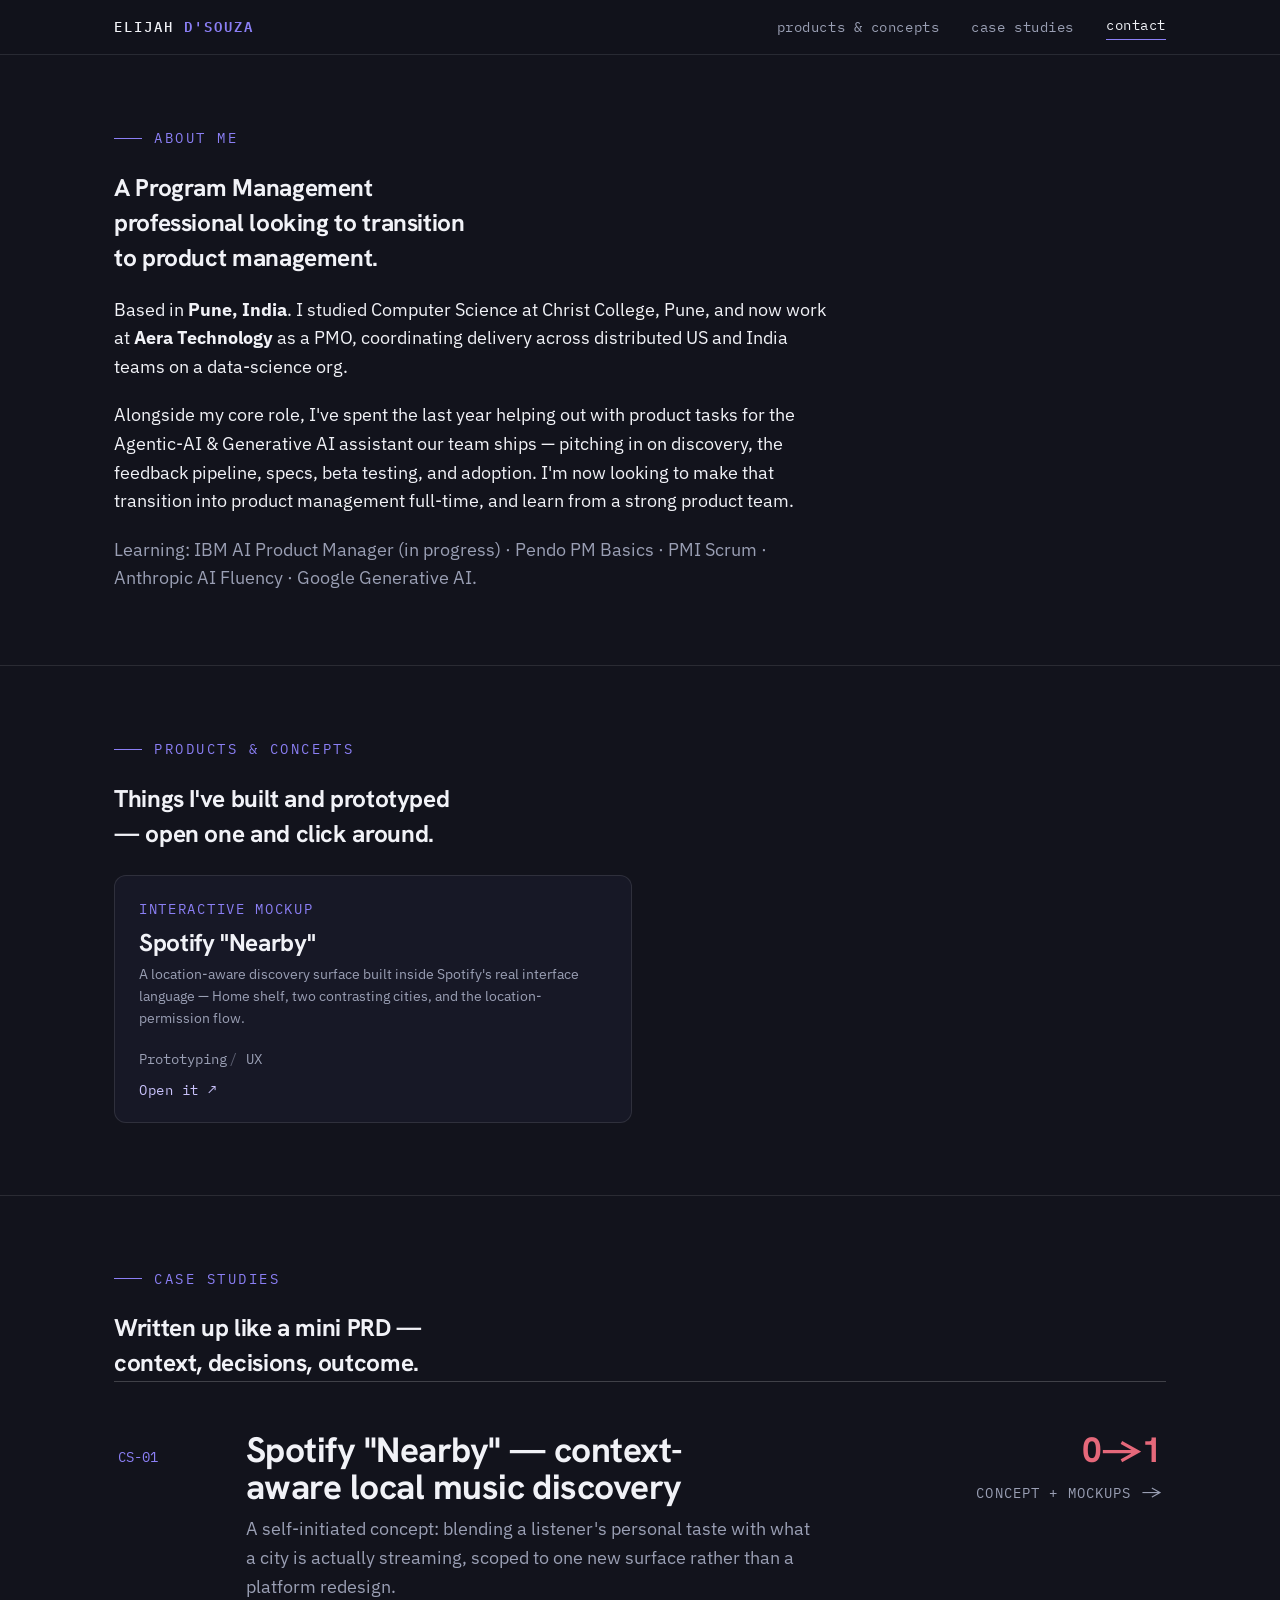
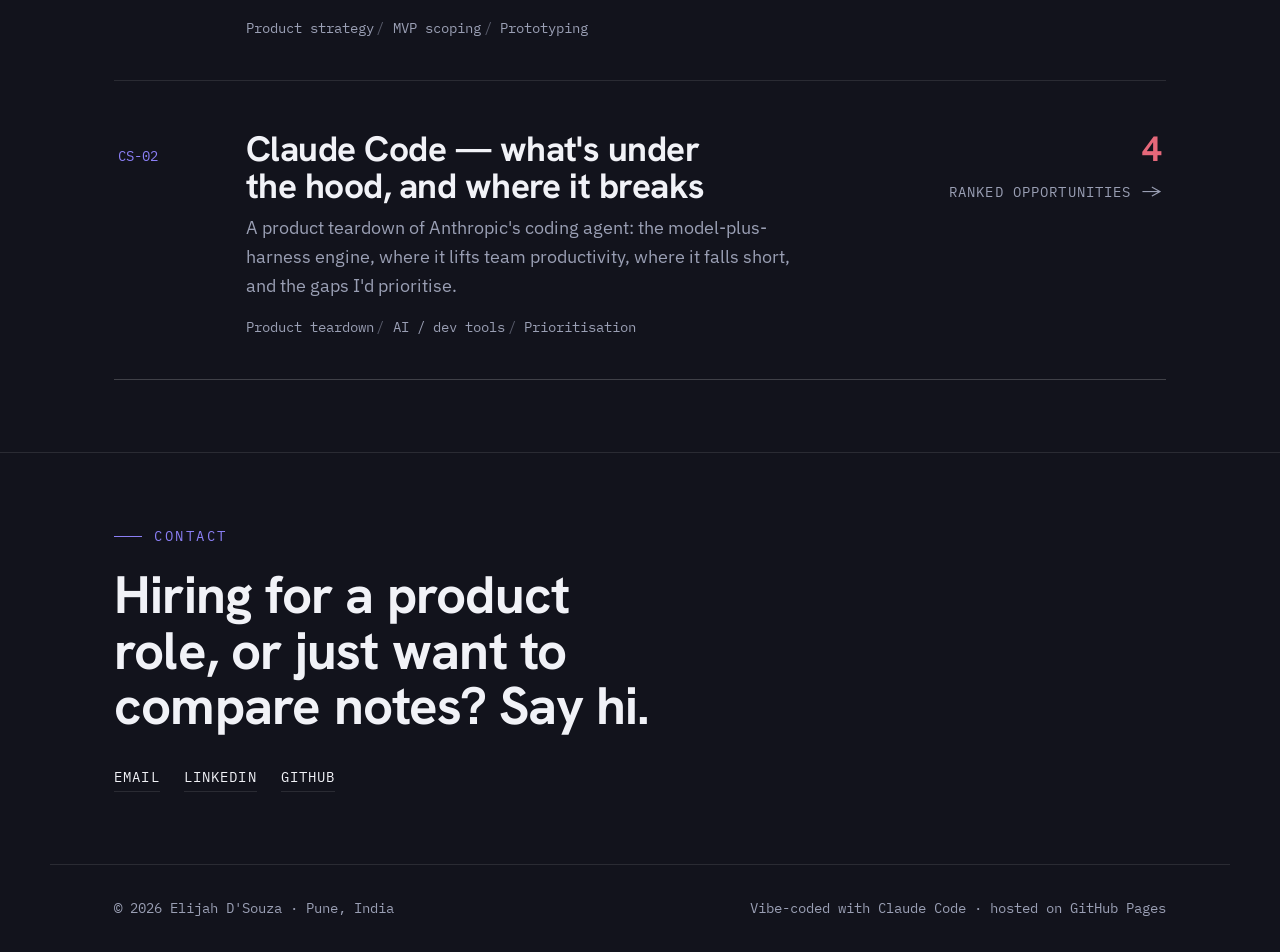
==== index.html @ 66f2e5a7 "Add CS-02 Claude Code teardown, link previews, print styles - New case study: Claude Code product te" ====
<!DOCTYPE html>
<html lang="en">
<head>
  <meta charset="UTF-8" />
  <meta name="viewport" content="width=device-width, initial-scale=1.0" />

  <title>Elijah D'Souza — Product</title>
  <meta name="description" content="Product case studies and prototypes by Elijah D'Souza, a PMO transitioning into product management. Based in Pune, open to remote roles." />
  <link rel="canonical" href="https://knightmare-26.github.io/product-portfolio/" />
  <meta property="og:type" content="website" />
  <meta property="og:site_name" content="Elijah D'Souza — Product" />
  <meta property="og:title" content="Elijah D'Souza — Product" />
  <meta property="og:description" content="Product case studies and prototypes by Elijah D'Souza, a PMO transitioning into product management. Based in Pune, open to remote roles." />
  <meta property="og:url" content="https://knightmare-26.github.io/product-portfolio/" />
  <meta property="og:image" content="https://knightmare-26.github.io/product-portfolio/assets/og.png" />
  <meta property="og:image:width" content="1200" />
  <meta property="og:image:height" content="630" />
  <meta property="og:image:alt" content="Elijah D'Souza — product case studies and AI teardowns" />
  <meta name="twitter:card" content="summary_large_image" />

  <link rel="icon" href="data:image/svg+xml,%3Csvg xmlns='http://www.w3.org/2000/svg' viewBox='0 0 32 32'%3E%3Crect width='32' height='32' rx='6' fill='%238b7ff5'/%3E%3Ctext x='16' y='22' font-family='monospace' font-size='16' fill='%2312131c' text-anchor='middle'%3EE%3C/text%3E%3C/svg%3E" />

  <link rel="preconnect" href="https://fonts.googleapis.com" />
  <link rel="preconnect" href="https://fonts.gstatic.com" crossorigin />
  <link rel="stylesheet" href="https://fonts.googleapis.com/css2?family=Hanken+Grotesk:wght@500;600;700;800&family=IBM+Plex+Mono:wght@400;500&family=IBM+Plex+Sans:wght@400;500;600&display=swap" />

  <link rel="stylesheet" href="./styles.css" />
</head>
<body>
  <a class="skip" href="#about">Skip to content</a>

  <header class="nav">
    <div class="wrap nav__inner">
      <a class="nav__mark" href="#top">Elijah&nbsp;<b>D'Souza</b></a>
      <nav class="nav__links" aria-label="Primary">
        <a href="#products">products & concepts</a>
        <a href="#case-studies">case studies</a>
        <a class="is-cta" href="#contact">contact</a>
      </nav>
    </div>
  </header>

  <main id="top">

    <!-- ============ ABOUT ============ -->
    <section class="section section--first" id="about">
      <div class="wrap">
        <p class="eyebrow reveal">About me</p>
        <h1 class="lead reveal">A Program Management professional looking to transition to product management.</h1>
        <div class="prose reveal">
          <p>Based in <strong>Pune, India</strong>. I studied Computer Science at Christ College, Pune, and now work at <strong>Aera Technology</strong> as a PMO, coordinating delivery across distributed US and India teams on a data-science org.</p>
          <p>Alongside my core role, I've spent the last year helping out with product tasks for the Agentic-AI & Generative AI assistant our team ships — pitching in on discovery, the feedback pipeline, specs, beta testing, and adoption. I'm now looking to make that transition into product management full-time, and learn from a strong product team.</p>
          <p class="prose__note">Learning: IBM AI Product Manager (in progress) · Pendo PM Basics · PMI Scrum · Anthropic AI Fluency · Google Generative AI.</p>
          <!-- ▼▼ EDIT (optional): a genuine personal line — a hobby, what you build for fun ▼▼ -->
          <!-- <p>Outside work I ___.</p> -->
          <!-- ▲▲ -->
        </div>
      </div>
    </section>

    <!-- ============ PRODUCTS ============ -->
    <section class="section" id="products">
      <div class="wrap">
        <p class="eyebrow reveal">Products &amp; concepts</p>
        <h2 class="lead reveal">Things I've built and prototyped — open one and click around.</h2>

        <ul class="cards reveal">

          <li class="card">
            <a href="./spotify-nearby-mockup.html" target="_blank" rel="noopener">
              <span class="card__kind">Interactive mockup</span>
              <h3>Spotify "Nearby"</h3>
              <p>A location-aware discovery surface built inside Spotify's real interface language — Home shelf, two contrasting cities, and the location-permission flow.</p>
              <span class="card__tags"><span>Prototyping</span><span>UX</span></span>
              <span class="card__go">Open it ↗</span>
            </a>
          </li>

          <!-- ▼▼ ADD MORE PRODUCTS HERE ▼▼
               Copy the <li class="card"> block above and swap in the link, kind label,
               title, blurb and tags. Use target="_blank" only for links that leave the site.
          ▲▲ -->

        </ul>
      </div>
    </section>

    <!-- ============ CASE STUDIES ============ -->
    <section class="section" id="case-studies">
      <div class="wrap">
        <p class="eyebrow reveal">Case studies</p>
        <h2 class="lead reveal">Written up like a mini PRD — context, decisions, outcome.</h2>
      </div>

      <div class="wrap">
        <div class="work">

          <a class="work__item reveal" href="./case-study-1.html">
            <span class="work__num">CS-01</span>
            <span class="work__body">
              <h3>Spotify "Nearby" — context-aware local music discovery</h3>
              <p>A self-initiated concept: blending a listener's personal taste with what a city is actually streaming, scoped to one new surface rather than a platform redesign.</p>
              <span class="work__tags">
                <span>Product strategy</span><span>MVP scoping</span><span>Prototyping</span>
              </span>
            </span>
            <span class="work__metric">
              <b>0→1</b>
              <span class="work__metric-label">concept + mockups</span>
              <span class="work__arrow" aria-hidden="true">→</span>
            </span>
          </a>

          <a class="work__item reveal" href="./case-study-2.html">
            <span class="work__num">CS-02</span>
            <span class="work__body">
              <h3>Claude Code — what's under the hood, and where it breaks</h3>
              <p>A product teardown of Anthropic's coding agent: the model-plus-harness engine, where it lifts team productivity, where it falls short, and the gaps I'd prioritise.</p>
              <span class="work__tags">
                <span>Product teardown</span><span>AI / dev tools</span><span>Prioritisation</span>
              </span>
            </span>
            <span class="work__metric">
              <b>4</b>
              <span class="work__metric-label">ranked opportunities</span>
              <span class="work__arrow" aria-hidden="true">→</span>
            </span>
          </a>

          <!-- ▼▼ ADD MORE CASE STUDIES HERE ▼▼
               Copy the block above, bump the number (CS-02…), point href at a new
               case-study-2.html, and swap in the title / blurb / tags / metric.
          ▲▲ -->

        </div>
      </div>
    </section>

    <!-- ============ CONTACT ============ -->
    <section class="section contact" id="contact">
      <div class="wrap">
        <p class="eyebrow reveal">Contact</p>
        <h2 class="reveal">Hiring for a product role, or just want to compare notes? Say hi.</h2>
        <div class="contact__links reveal">
          <a href="mailto:elijah26.dsouza@gmail.com" target="_blank" rel="noopener">Email</a>
          <a href="https://www.linkedin.com/in/elijahdsouza/" target="_blank" rel="noopener">LinkedIn</a>
          <a href="https://github.com/knightmare-26" target="_blank" rel="noopener">GitHub</a>
        </div>
      </div>
    </section>
  </main>

  <footer class="foot wrap">
    <span>© <span data-year></span> Elijah D'Souza · Pune, India</span>
    <span>Vibe-coded with Claude Code · hosted on GitHub Pages</span>
  </footer>

  <script src="./main.js"></script>
</body>
</html>
---- styles.css ----
/* =========================================================================
   Product portfolio — dark "spec sheet" identity
   Display: Hanken Grotesk · Body: IBM Plex Sans · Labels: IBM Plex Mono
   Single committed dark theme (deep navy ground, periwinkle-violet accent).
   ========================================================================= */

:root {
  --ground:      #12131c;   /* deep navy-black */
  --surface:     #171826;   /* raised panel */
  --surface-2:   #1e2033;
  --ink:         #f1f2f7;
  --muted:       #9a9fb4;
  --hairline:    rgba(255, 255, 255, 0.10);
  --hairline-2:  rgba(255, 255, 255, 0.06);

  --accent:      #8b7ff5;   /* periwinkle violet */
  --accent-ink:  #c9c2fb;   /* lighter violet for text on dark */
  --accent-soft: #1c1b33;
  --signal:      #e5687a;   /* warm rose — metrics */

  --font-display: "Hanken Grotesk", system-ui, -apple-system, "Segoe UI", Arial, sans-serif;
  --font-body:    "IBM Plex Sans", -apple-system, BlinkMacSystemFont, "Segoe UI", sans-serif;
  --font-mono:    "IBM Plex Mono", ui-monospace, "SFMono-Regular", Menlo, monospace;

  --step--1: clamp(0.80rem, 0.77rem + 0.15vw, 0.88rem);
  --step-0:  clamp(1.00rem, 0.96rem + 0.20vw, 1.13rem);
  --step-1:  clamp(1.25rem, 1.16rem + 0.45vw, 1.55rem);
  --step-2:  clamp(1.60rem, 1.40rem + 1.00vw, 2.30rem);
  --step-3:  clamp(2.10rem, 1.70rem + 2.00vw, 3.50rem);

  --measure: 65ch;
  --pad-x: clamp(1.25rem, 5vw, 5rem);
  --maxw: 1180px;

  --radius: 5px;
  --ease: cubic-bezier(0.22, 1, 0.36, 1);
}

/* ---- Reset-ish ------------------------------------------------------- */
*, *::before, *::after { box-sizing: border-box; }
html { scroll-behavior: smooth; -webkit-text-size-adjust: 100%; }
@media (prefers-reduced-motion: reduce) {
  html { scroll-behavior: auto; }
  *, *::before, *::after {
    animation-duration: 0.001ms !important;
    transition-duration: 0.001ms !important;
  }
}

body {
  margin: 0;
  background: var(--ground);
  color: var(--ink);
  font-family: var(--font-body);
  font-size: var(--step-0);
  line-height: 1.6;
  -webkit-font-smoothing: antialiased;
  text-rendering: optimizeLegibility;
  overflow-x: hidden;
}

img { max-width: 100%; height: auto; display: block; }
a { color: inherit; }

h1, h2, h3, h4 {
  font-family: var(--font-display);
  font-weight: 700;
  line-height: 1.05;
  text-wrap: balance;
  margin: 0;
  letter-spacing: -0.015em;
}

p { margin: 0; }

::selection { background: var(--accent); color: var(--ground); }

:focus-visible {
  outline: 2px solid var(--accent);
  outline-offset: 3px;
  border-radius: 2px;
}

/* ---- Layout helpers ------------------------------------------------- */
.wrap {
  max-width: var(--maxw);
  margin-inline: auto;
  padding-inline: var(--pad-x);
}

.section {
  padding-block: clamp(2.75rem, 6vw, 4.5rem);
  border-top: 1px solid var(--hairline);
  scroll-margin-top: 4.5rem; /* clears the sticky nav on an in-page jump */
}

.eyebrow {
  font-family: var(--font-mono);
  font-size: var(--step--1);
  text-transform: uppercase;
  letter-spacing: 0.18em;
  color: var(--accent);
  display: flex;
  align-items: center;
  gap: 0.75rem;
  margin-bottom: 1.25rem;
}
.eyebrow::before {
  content: "";
  width: 1.75rem;
  height: 1px;
  background: var(--accent);
  flex: none;
}

.lead {
  font-size: var(--step-1);
  line-height: 1.45;
  max-width: 34ch;
  color: var(--ink);
}

.prose { max-width: var(--measure); margin-top: 1.25rem; }
.prose p + p { margin-top: 1.1em; }
.prose__note { color: var(--muted); }

/* ---- Skip link ---------------------------------------------------- */
.skip { position: absolute; left: -999px; }
.skip:focus {
  left: 1rem; top: 1rem; z-index: 100;
  background: var(--accent); color: var(--ground);
  padding: 0.6rem 1rem; border-radius: var(--radius);
  font-family: var(--font-mono); font-size: var(--step--1);
}

/* ---- Top nav (used on case-study pages) --------------------------- */
.nav {
  position: sticky; top: 0; z-index: 50;
  background: color-mix(in srgb, var(--ground) 88%, transparent);
  backdrop-filter: blur(8px);
  border-bottom: 1px solid var(--hairline);
}
.nav__inner {
  display: flex; align-items: center; justify-content: space-between;
  gap: 1rem; padding-block: 0.9rem;
}
.nav__mark {
  font-family: var(--font-mono); font-size: var(--step--1);
  text-transform: uppercase; letter-spacing: 0.14em;
  text-decoration: none; font-weight: 500;
}
.nav__mark b { color: var(--accent); font-weight: 600; }
.nav__links { display: flex; flex-wrap: wrap; justify-content: flex-end; gap: 0.6rem clamp(0.75rem, 3vw, 2rem); align-items: center; }
.nav__links a {
  font-family: var(--font-mono); font-size: var(--step--1);
  text-decoration: none; color: var(--muted);
  text-transform: lowercase; letter-spacing: 0.04em;
  transition: color 0.2s var(--ease);
}
.nav__links a:hover { color: var(--ink); }
.nav__links .is-cta { color: var(--ink); border-bottom: 1px solid var(--accent); padding-bottom: 2px; }

/* About is the first section under the nav — no extra headroom needed (the
   nav already frames the top of the page) and no top hairline, since the
   nav's own bottom border already divides it from the content. */
.section--first { border-top: 0; }

/* ---- Work list ---------------------------------------------- */
.work { display: grid; gap: 1px; background: var(--hairline); border-block: 1px solid var(--hairline); }
.work__item {
  background: var(--ground);
  text-decoration: none;
  color: inherit;
  display: grid;
  grid-template-columns: 5rem 1fr auto;
  gap: clamp(1rem, 4vw, 3rem);
  align-items: baseline;
  padding: clamp(1.5rem, 4vw, 2.5rem) 0.25rem;
  transition: background 0.25s var(--ease), padding-left 0.25s var(--ease);
}
.work__item:hover, .work__item:focus-visible {
  background: var(--surface);
  padding-left: 1rem;
}
.work__num { font-family: var(--font-mono); font-size: var(--step--1); color: var(--accent); }
.work__body h3 { font-size: var(--step-2); }
.work__body p { color: var(--muted); margin-top: 0.6rem; max-width: 52ch; }
.work__tags { margin-top: 1rem; display: flex; flex-wrap: wrap; gap: 0.4rem; }
.work__tags span { font-family: var(--font-mono); font-size: var(--step--1); color: var(--muted); }
.work__tags span:not(:last-child)::after { content: "/"; color: var(--muted); opacity: 0.5; margin-inline: 0.15rem; }
.work__metric { text-align: right; font-family: var(--font-display); }
.work__metric b { display: block; font-size: var(--step-2); color: var(--signal); font-weight: 700; }
.work__metric-label {
  font-family: var(--font-mono); font-size: var(--step--1);
  color: var(--muted); text-transform: uppercase; letter-spacing: 0.08em;
}
.work__arrow { color: var(--muted); margin-left: 0.35rem; }
.work__arrow { display: inline-block; transition: transform 0.25s var(--ease); }
.work__item:hover .work__arrow { transform: translateX(4px); }
@media (max-width: 760px) {
  .work__item { grid-template-columns: 1fr; gap: 0.75rem; }
  .work__metric { text-align: left; }
  .work__metric b { font-size: var(--step-1); }
}

/* ---- Product cards ------------------------------------------ */
.cards {
  list-style: none; margin: 1.5rem 0 0; padding: 0;
  display: grid; grid-template-columns: repeat(auto-fill, minmax(min(100%, 460px), 1fr));
  gap: 1rem;
}
.card a {
  display: flex; flex-direction: column; height: 100%;
  gap: 0.55rem;
  text-decoration: none;
  background: var(--surface);
  border: 1px solid var(--hairline);
  border-radius: 12px;
  padding: 1.4rem 1.5rem 1.25rem;
  transition: border-color 0.2s var(--ease), background 0.2s var(--ease),
              transform 0.2s var(--ease);
}
.card a:hover, .card a:focus-visible {
  border-color: color-mix(in srgb, var(--accent) 45%, transparent);
  background: var(--surface-2);
  transform: translateY(-2px);
}
.card__kind {
  font-family: var(--font-mono); font-size: var(--step--1);
  text-transform: uppercase; letter-spacing: 0.12em;
  color: var(--accent);
}
.card h3 { font-size: var(--step-1); }
.card p { color: var(--muted); font-size: var(--step--1); line-height: 1.55; }
.card__tags { display: flex; flex-wrap: wrap; gap: 0.15rem 0.4rem; margin-top: auto; padding-top: 0.6rem; }
.card__tags span { font-family: var(--font-mono); font-size: var(--step--1); color: var(--muted); }
.card__tags span:not(:last-child)::after { content: "/"; opacity: 0.5; margin-inline: 0.15rem; }
.card__go {
  font-family: var(--font-mono); font-size: var(--step--1);
  color: var(--accent-ink); letter-spacing: 0.04em;
}

/* ---- Contact --------------------------------------------- */
.contact h2 { font-size: var(--step-3); max-width: 22ch; }
.contact__links { margin-top: 2rem; display: flex; flex-wrap: wrap; gap: 0.75rem 1.5rem; }
.contact__links a {
  font-family: var(--font-mono); font-size: var(--step--1);
  text-transform: uppercase; letter-spacing: 0.08em;
  text-decoration: none;
  border-bottom: 1px solid var(--hairline);
  padding-bottom: 3px;
  transition: border-color 0.2s var(--ease), color 0.2s var(--ease);
}
.contact__links a:hover { border-color: var(--accent); color: var(--accent-ink); }

/* ---- Footer -------------------------------------------- */
.foot__link { color: inherit; }
.foot {
  border-top: 1px solid var(--hairline);
  padding-block: 2rem;
  display: flex; flex-wrap: wrap; justify-content: space-between; gap: 1rem;
  font-family: var(--font-mono); font-size: var(--step--1); color: var(--muted);
}

/* ---- Reveal animation --------------------------------- */
.reveal { opacity: 0; transform: translateY(16px); transition: opacity 0.6s var(--ease), transform 0.6s var(--ease); }
.reveal.is-in { opacity: 1; transform: none; }

/* =======================================================
   Case-study pages
   ======================================================= */
.cs-hero { padding-block: clamp(3rem, 8vw, 5.5rem) clamp(2rem, 5vw, 3rem); }
.cs-back {
  font-family: var(--font-mono); font-size: var(--step--1);
  text-decoration: none; color: var(--muted);
  text-transform: uppercase; letter-spacing: 0.08em;
}
.cs-back:hover { color: var(--ink); }
.cs-hero__eyebrow { margin-top: 1.5rem; }
.cs-hero h1 { margin-top: 1.5rem; font-size: var(--step-3); max-width: 20ch; }
.cs-hero .lead { margin-top: 1.25rem; max-width: 48ch; color: var(--muted); }

.cs-layout {
  display: grid;
  grid-template-columns: 220px minmax(0, 1fr);
  gap: clamp(2rem, 6vw, 4.5rem);
  align-items: start;
}
@media (max-width: 900px) { .cs-layout { grid-template-columns: 1fr; } }

.cs-meta {
  position: sticky; top: 5rem; display: grid; gap: 1.25rem;
  font-family: var(--font-mono); font-size: var(--step--1);
}
@media (max-width: 900px) { .cs-meta { position: static; grid-template-columns: repeat(2, 1fr); } }
.cs-meta dt { color: var(--muted); text-transform: uppercase; letter-spacing: 0.1em; }
.cs-meta dd { margin: 0.35rem 0 0; }

.cs-body h2 {
  font-size: var(--step-2); margin-top: 3rem; padding-top: 2rem;
  border-top: 1px solid var(--hairline);
}
.cs-body h2:first-child { margin-top: 0; padding-top: 0; border-top: 0; }
.cs-body h3 { font-size: var(--step-1); margin-top: 1.75rem; }
.cs-body p, .cs-body ul, .cs-body ol { max-width: var(--measure); margin-top: 1rem; }
.cs-body ul, .cs-body ol { padding-left: 1.25rem; }
.cs-body li { margin-top: 0.4rem; }
.cs-body blockquote {
  margin: 1.5rem 0 0; padding-left: 1.25rem;
  border-left: 2px solid var(--accent); color: var(--muted); font-style: italic;
}

.callout {
  margin-top: 1.5rem;
  background: var(--accent-soft);
  border: 1px solid color-mix(in srgb, var(--accent) 30%, transparent);
  border-radius: var(--radius);
  padding: 1.25rem 1.5rem;
}
.callout p { margin-top: 0.5rem; max-width: none; }
.callout p:first-child { margin-top: 0; }
.callout strong { color: var(--accent-ink); }

.metric-band {
  margin-top: 2rem;
  display: grid; grid-template-columns: repeat(auto-fit, minmax(140px, 1fr));
  gap: 1px; background: var(--hairline);
  border: 1px solid var(--hairline); border-radius: var(--radius); overflow: hidden;
}
.metric-band div { background: var(--ground); padding: 1.25rem; }
.metric-band b { font-family: var(--font-display); font-size: var(--step-2); color: var(--signal); display: block; }
.metric-band span {
  font-family: var(--font-mono); font-size: var(--step--1);
  color: var(--muted); text-transform: uppercase; letter-spacing: 0.06em;
}

.cs-next {
  margin-top: 4rem; border-top: 1px solid var(--hairline); padding-top: 2rem;
  display: flex; justify-content: space-between; align-items: baseline;
  gap: 1rem; flex-wrap: wrap;
}
.cs-next__note { font-family: var(--font-mono); font-size: var(--step--1); color: var(--muted); }
.cs-next a { font-family: var(--font-display); font-weight: 700; font-size: var(--step-1); text-decoration: none; }
.cs-next a:hover { color: var(--accent); }

.cs-body code {
  font-family: var(--font-mono); font-size: 0.88em;
  background: var(--surface-2); padding: 0.1em 0.35em; border-radius: 3px;
}

.cs-figure {
  margin: 2rem 0 0; padding: 1.5rem;
  background: var(--surface); border: 1px solid var(--hairline); border-radius: var(--radius);
}
.cs-figure svg { display: block; width: 100%; height: auto; }
.cs-figure figcaption {
  margin-top: 1rem; font-family: var(--font-mono); font-size: var(--step--1); color: var(--muted);
}
.fig-ring { fill: none; stroke: var(--hairline); stroke-width: 1.5; stroke-dasharray: 4 5; }
.fig-core { fill: var(--accent-soft); stroke: var(--accent); stroke-width: 1.5; }
.fig-node { fill: var(--surface-2); stroke: color-mix(in srgb, var(--accent) 45%, transparent); }
.fig-line { fill: none; stroke: var(--accent); stroke-width: 1.5; }
.fig-arrowhead { fill: var(--accent); }
.fig-core-t { fill: var(--ink); font-family: var(--font-display); font-weight: 700; font-size: 17px; }
.fig-node-t { fill: var(--ink); font-family: var(--font-body); font-weight: 600; font-size: 13px; }
.fig-label { fill: var(--ink); font-family: var(--font-mono); font-size: 13px; }
.fig-sub { fill: var(--muted); font-family: var(--font-mono); font-size: 11px; }

.cs-table-wrap { margin-top: 1.5rem; overflow-x: auto; }
.cs-table { width: 100%; border-collapse: collapse; font-size: var(--step--1); min-width: 480px; }
.cs-table th, .cs-table td {
  text-align: left; vertical-align: top; padding: 0.75rem 0.9rem;
  border-bottom: 1px solid var(--hairline);
}
.cs-table th {
  font-family: var(--font-mono); font-weight: 500; color: var(--muted);
  text-transform: uppercase; letter-spacing: 0.08em;
}
.cs-table td:first-child { font-family: var(--font-mono); color: var(--signal); }
.cs-table td:nth-child(3), .cs-table td:nth-child(4) { white-space: nowrap; font-family: var(--font-mono); }

.cs-table--plain td:first-child { color: var(--ink); white-space: nowrap; }
.cs-table--plain td:nth-child(3), .cs-table--plain td:nth-child(4) { white-space: normal; font-family: var(--font-body); }
.cs-table--plain code { white-space: nowrap; }

.fig-step { fill: var(--ground); stroke: var(--hairline); }
.fig-line--done { stroke: var(--signal); }
.fig-bracket { fill: none; stroke: var(--muted); stroke-width: 1; }
.fig-seg1 { fill: color-mix(in srgb, var(--accent) 55%, var(--ground)); }
.fig-seg2 { fill: color-mix(in srgb, var(--accent) 30%, var(--ground)); }
.fig-seg3 { fill: var(--surface-2); stroke: var(--hairline); }
.fig-tick { stroke: var(--hairline); }
.fig-rule { stroke: var(--hairline); }

.cs-trace { list-style: none; padding-left: 0 !important; }
.cs-trace li {
  display: grid; grid-template-columns: 4.5rem 1fr; gap: 0.75rem;
  padding: 0.6rem 0; border-bottom: 1px solid var(--hairline-2); margin-top: 0;
}
.cs-trace li > span {
  font-family: var(--font-mono); font-size: var(--step--1); color: var(--signal); padding-top: 0.15rem;
}

.cs-sources { font-size: var(--step--1); }

/* =======================================================
   Print / PDF — light ink-friendly version of the same tokens
   ======================================================= */
@media print {
  @page { size: A4; margin: 16mm 14mm; }
  :root {
    --ground: #ffffff; --surface: #f6f6fa; --surface-2: #ececf3;
    --ink: #15161f; --muted: #555a6e;
    --hairline: rgba(0, 0, 0, 0.14); --hairline-2: rgba(0, 0, 0, 0.08);
    --accent: #5b4fd6; --accent-ink: #3f34b0; --accent-soft: #f0eefd;
    --signal: #c23a52;
    --step--1: 8.5pt; --step-0: 10pt; --step-1: 12.5pt; --step-2: 16pt; --step-3: 24pt;
  }
  body { background: #fff; -webkit-print-color-adjust: exact; print-color-adjust: exact; }
  .nav, .skip, .cs-back, .cs-next, .foot { display: none !important; }
  .wrap { max-width: none; padding-inline: 0; }
  .section { padding-block: 0; }
  .cs-hero { padding-block: 0 1.25rem; }
  .cs-hero h1 { max-width: none; }
  .cs-hero .lead { max-width: none; }
  .cs-layout { grid-template-columns: 1fr; gap: 1.25rem; }
  .cs-meta { position: static; grid-template-columns: repeat(5, 1fr); gap: 0.75rem; }
  .cs-body p, .cs-body ul, .cs-body ol { max-width: none; }
  .cs-body h2 { margin-top: 1.75rem; padding-top: 1.25rem; break-after: avoid; }
  .cs-body h3 { break-after: avoid; }
  .cs-figure, .callout, .metric-band, .cs-table, .cs-trace li, blockquote { break-inside: avoid; }
  .cs-table-wrap { overflow: visible; }
  .cs-table { min-width: 0; }
  a { color: var(--accent-ink); }
  .cs-sources a::after { content: " — " attr(href); color: var(--muted); word-break: break-all; }
}
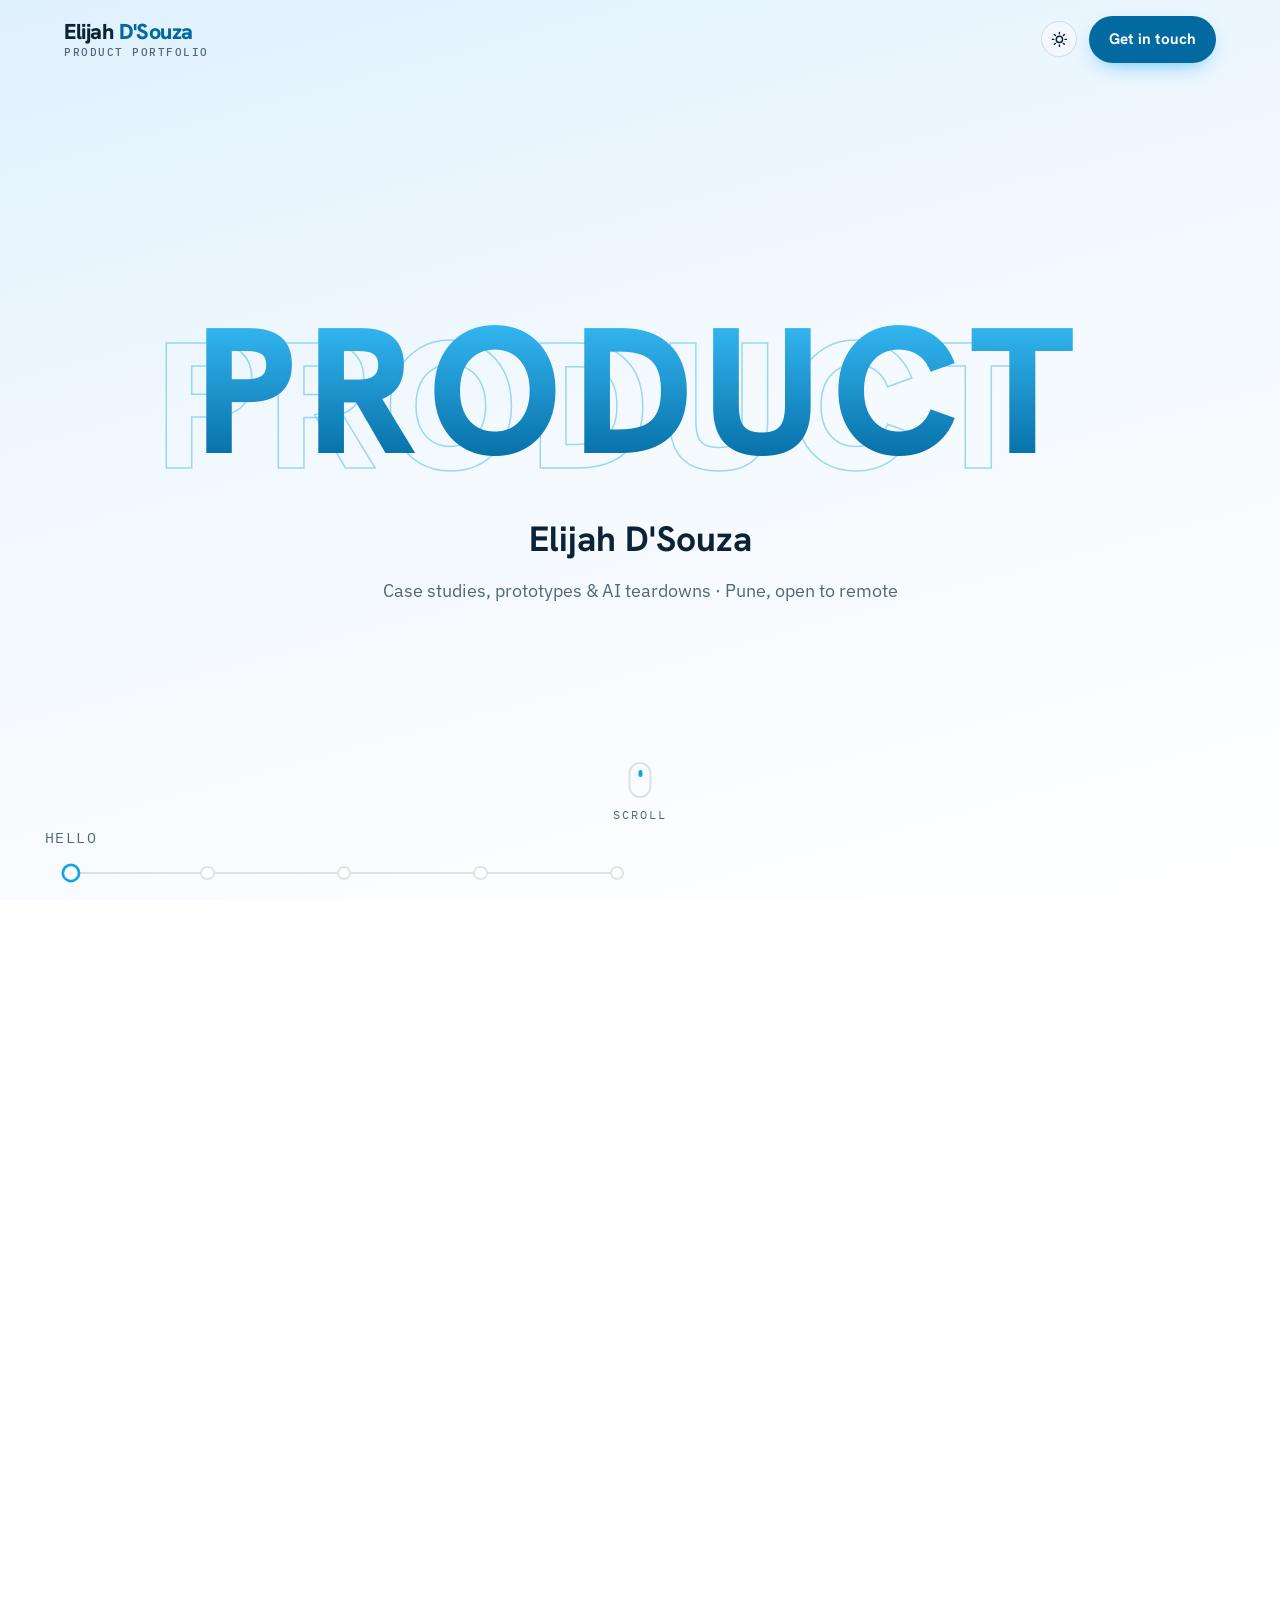
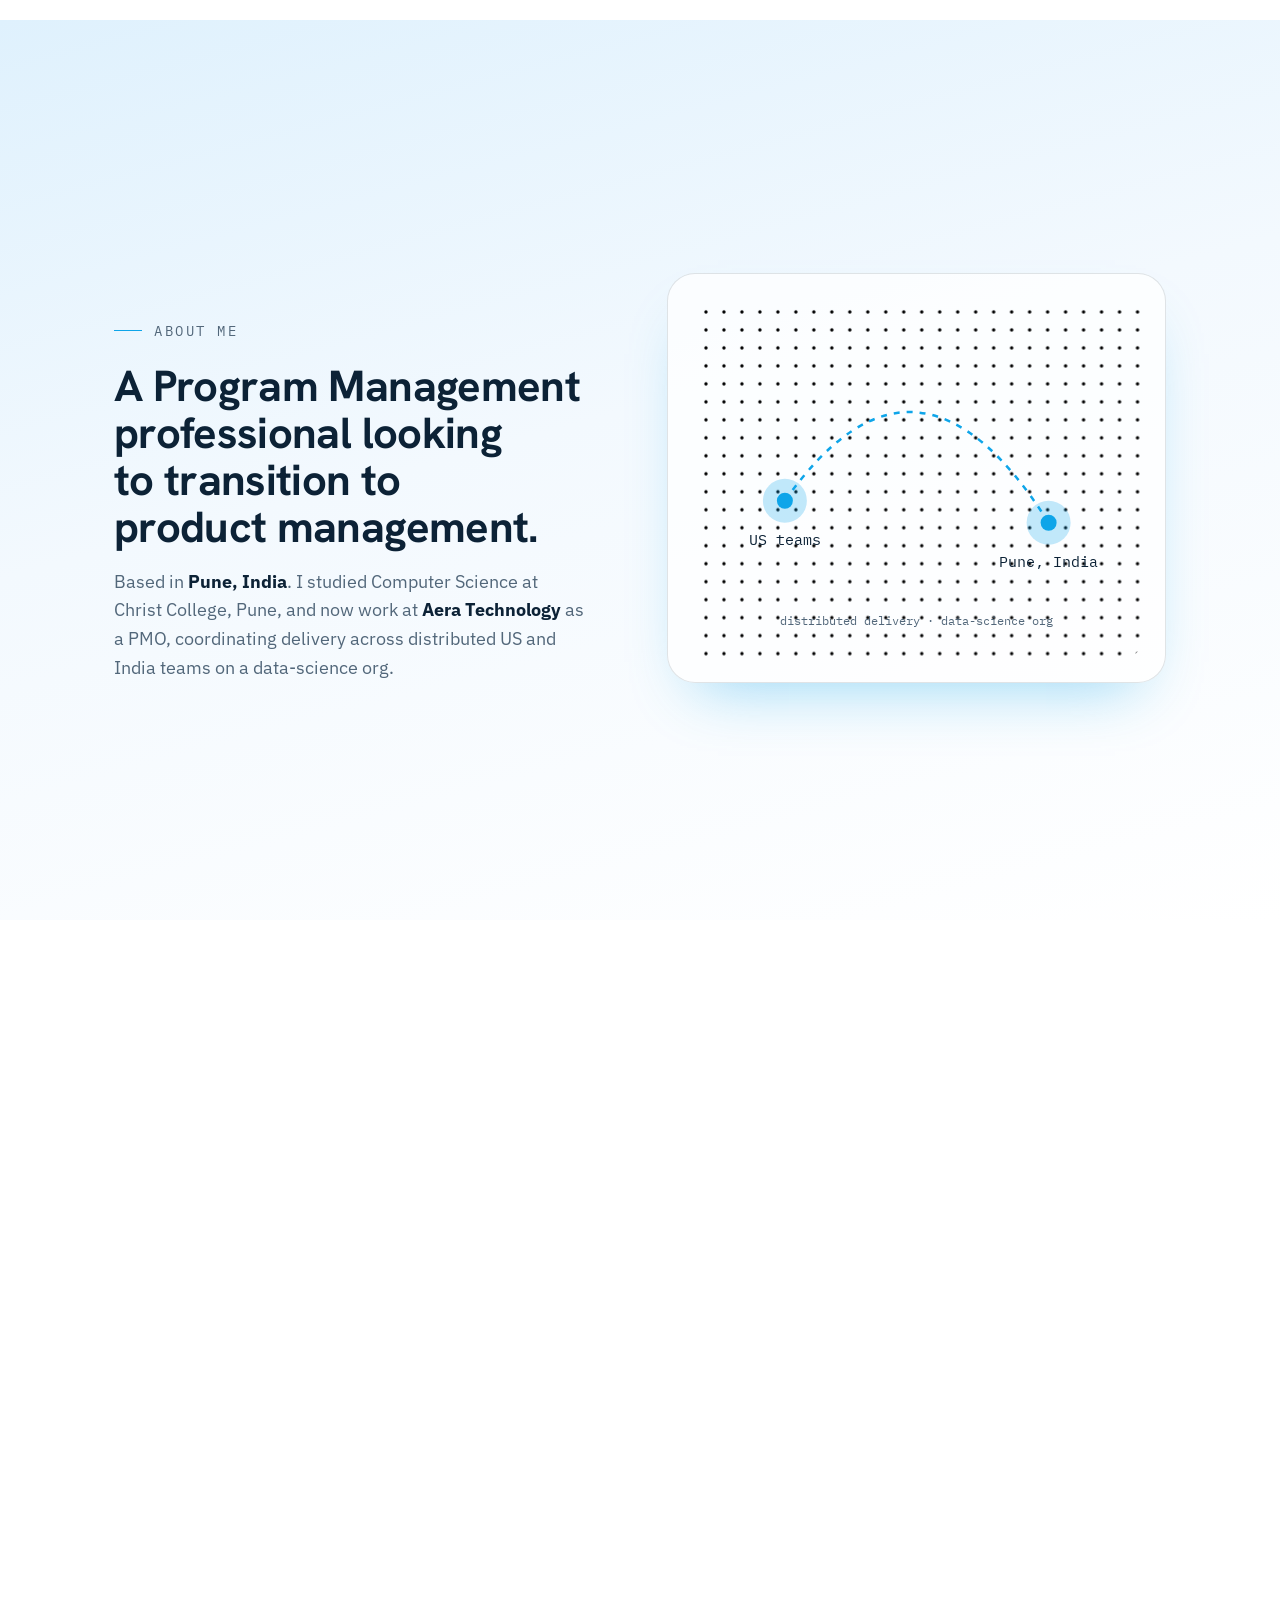
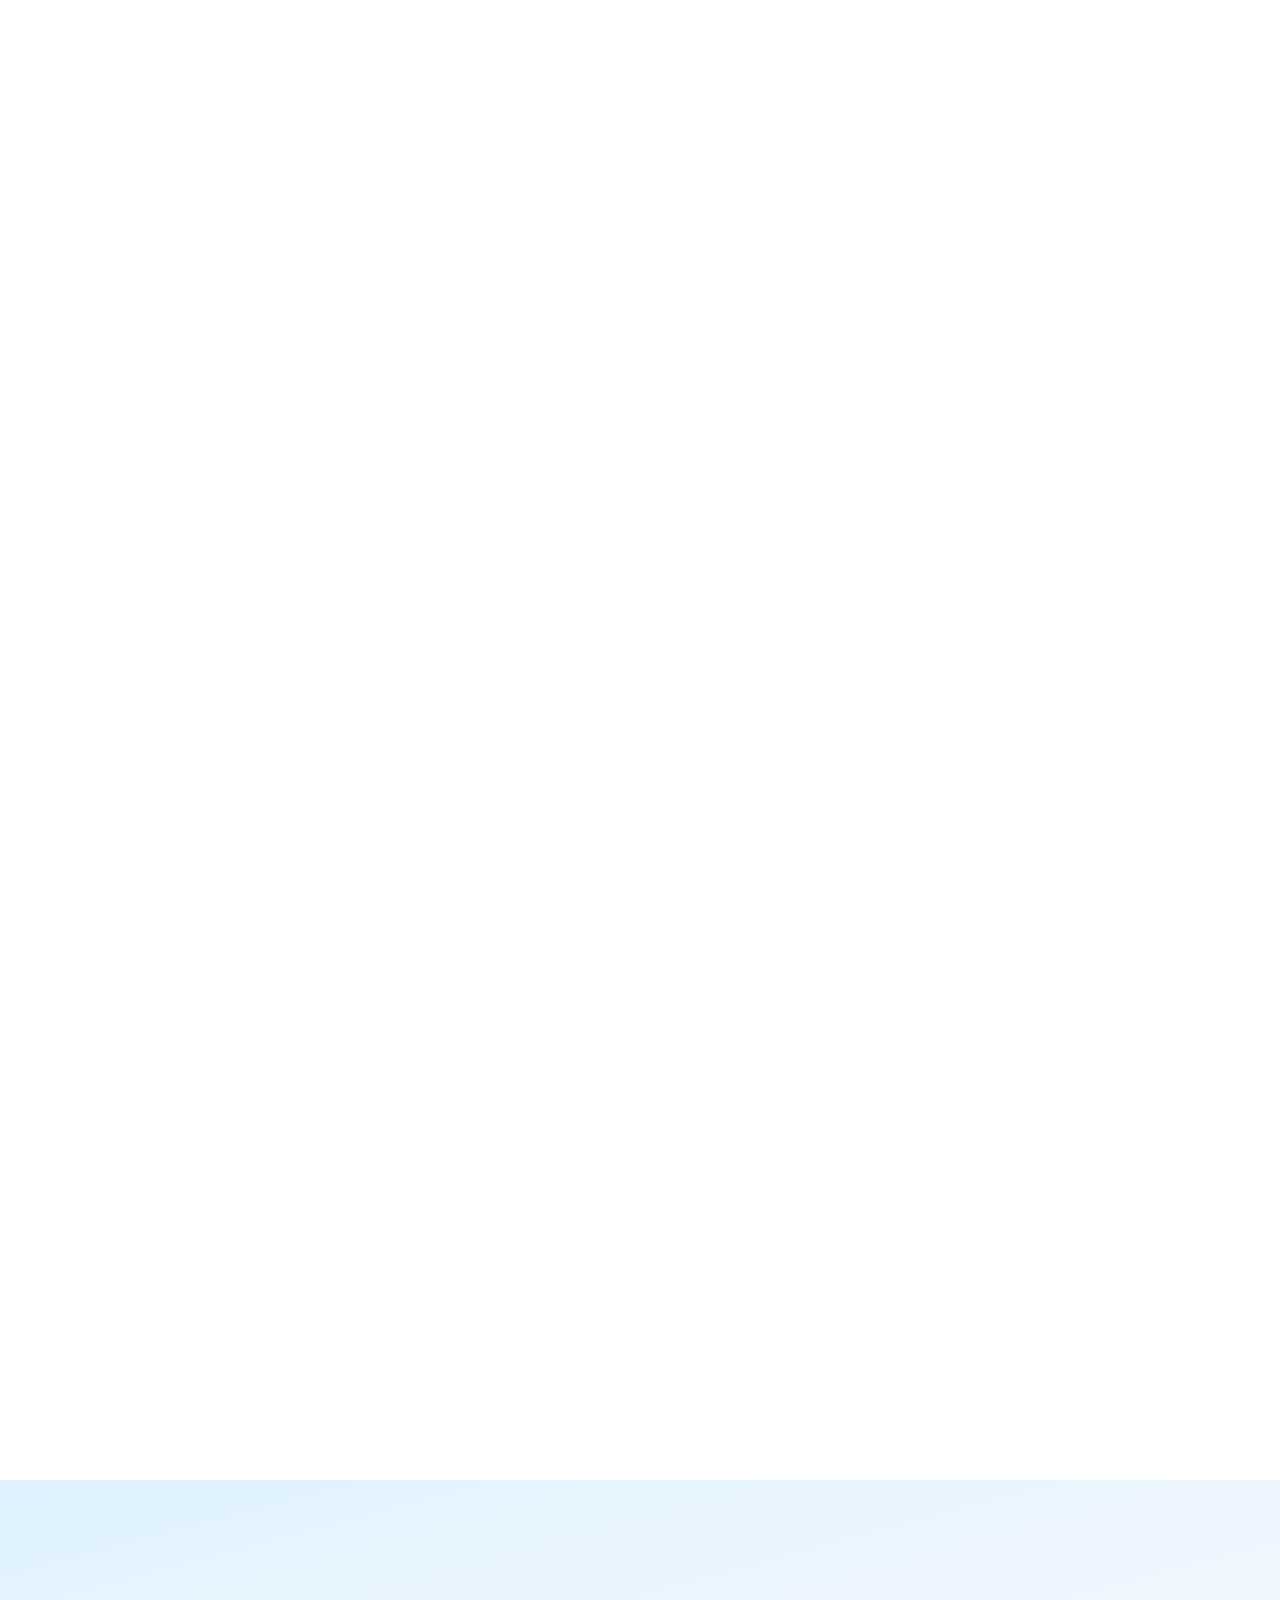
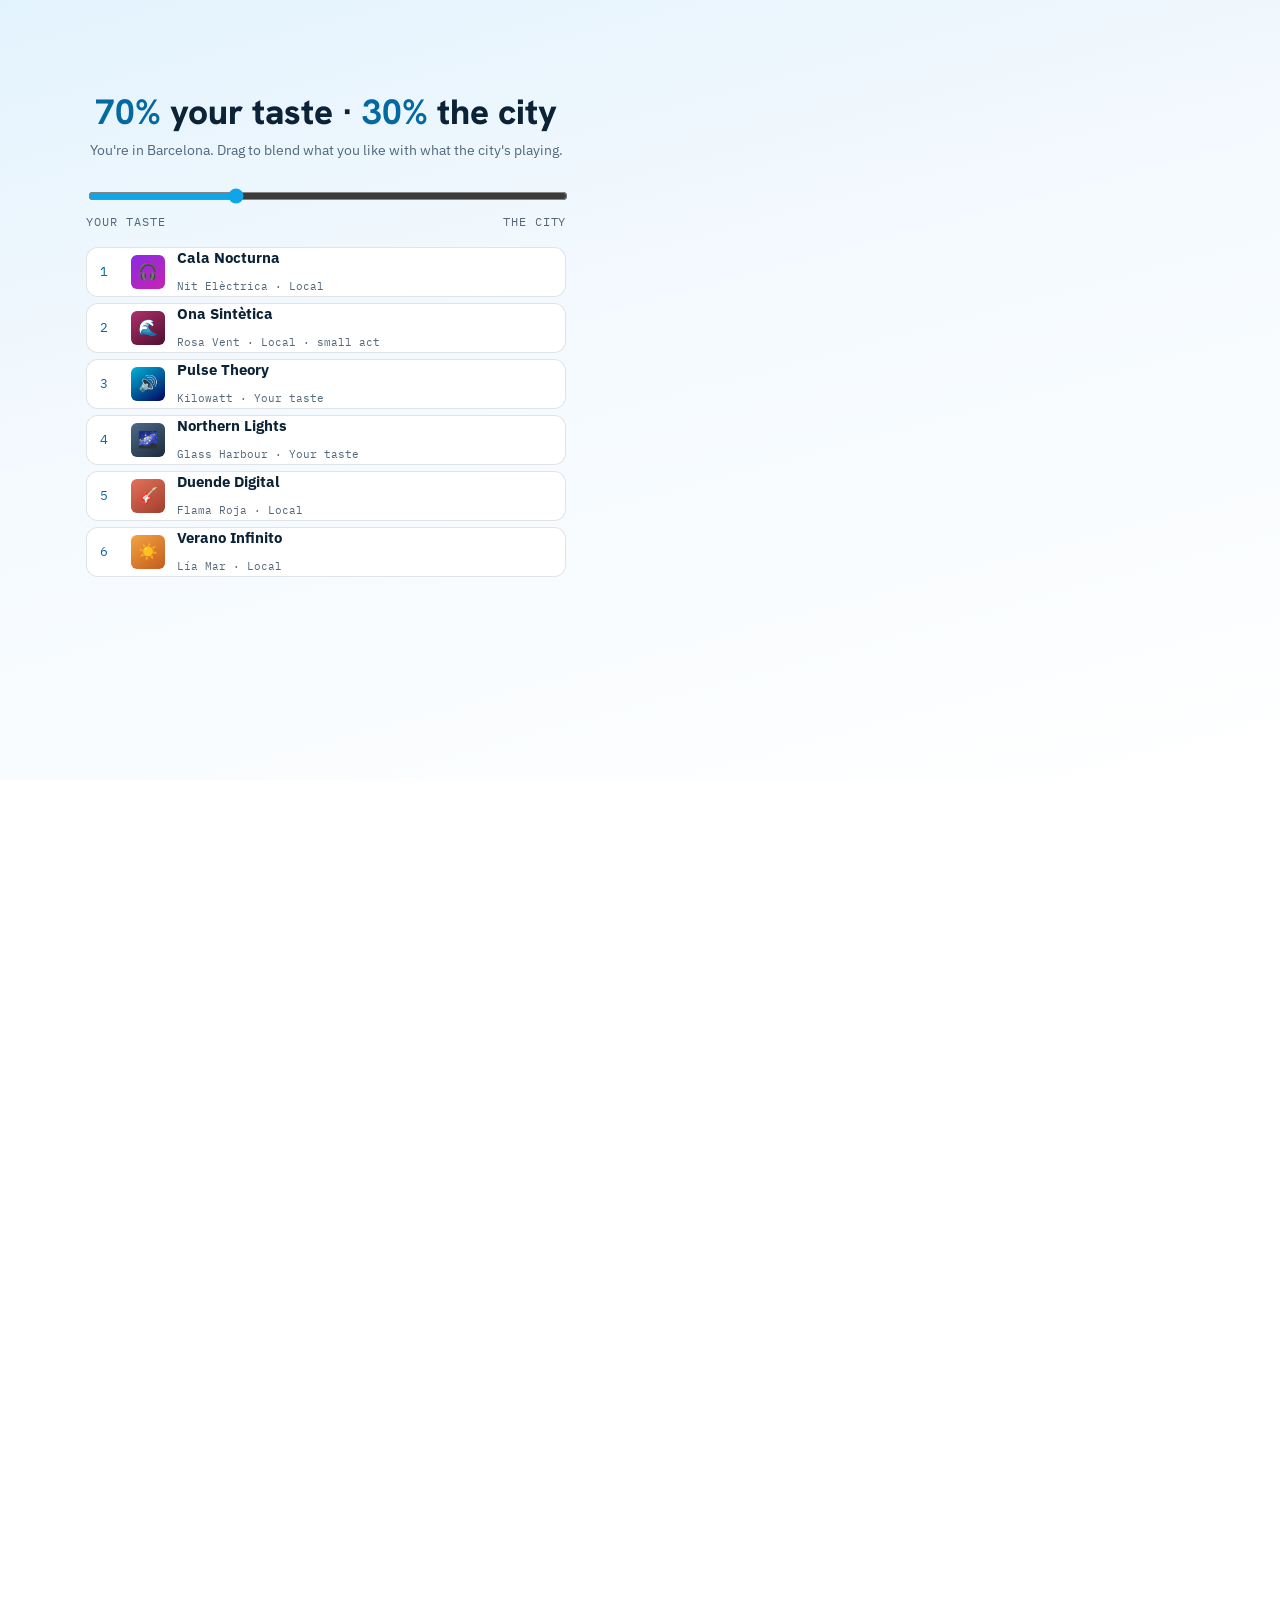
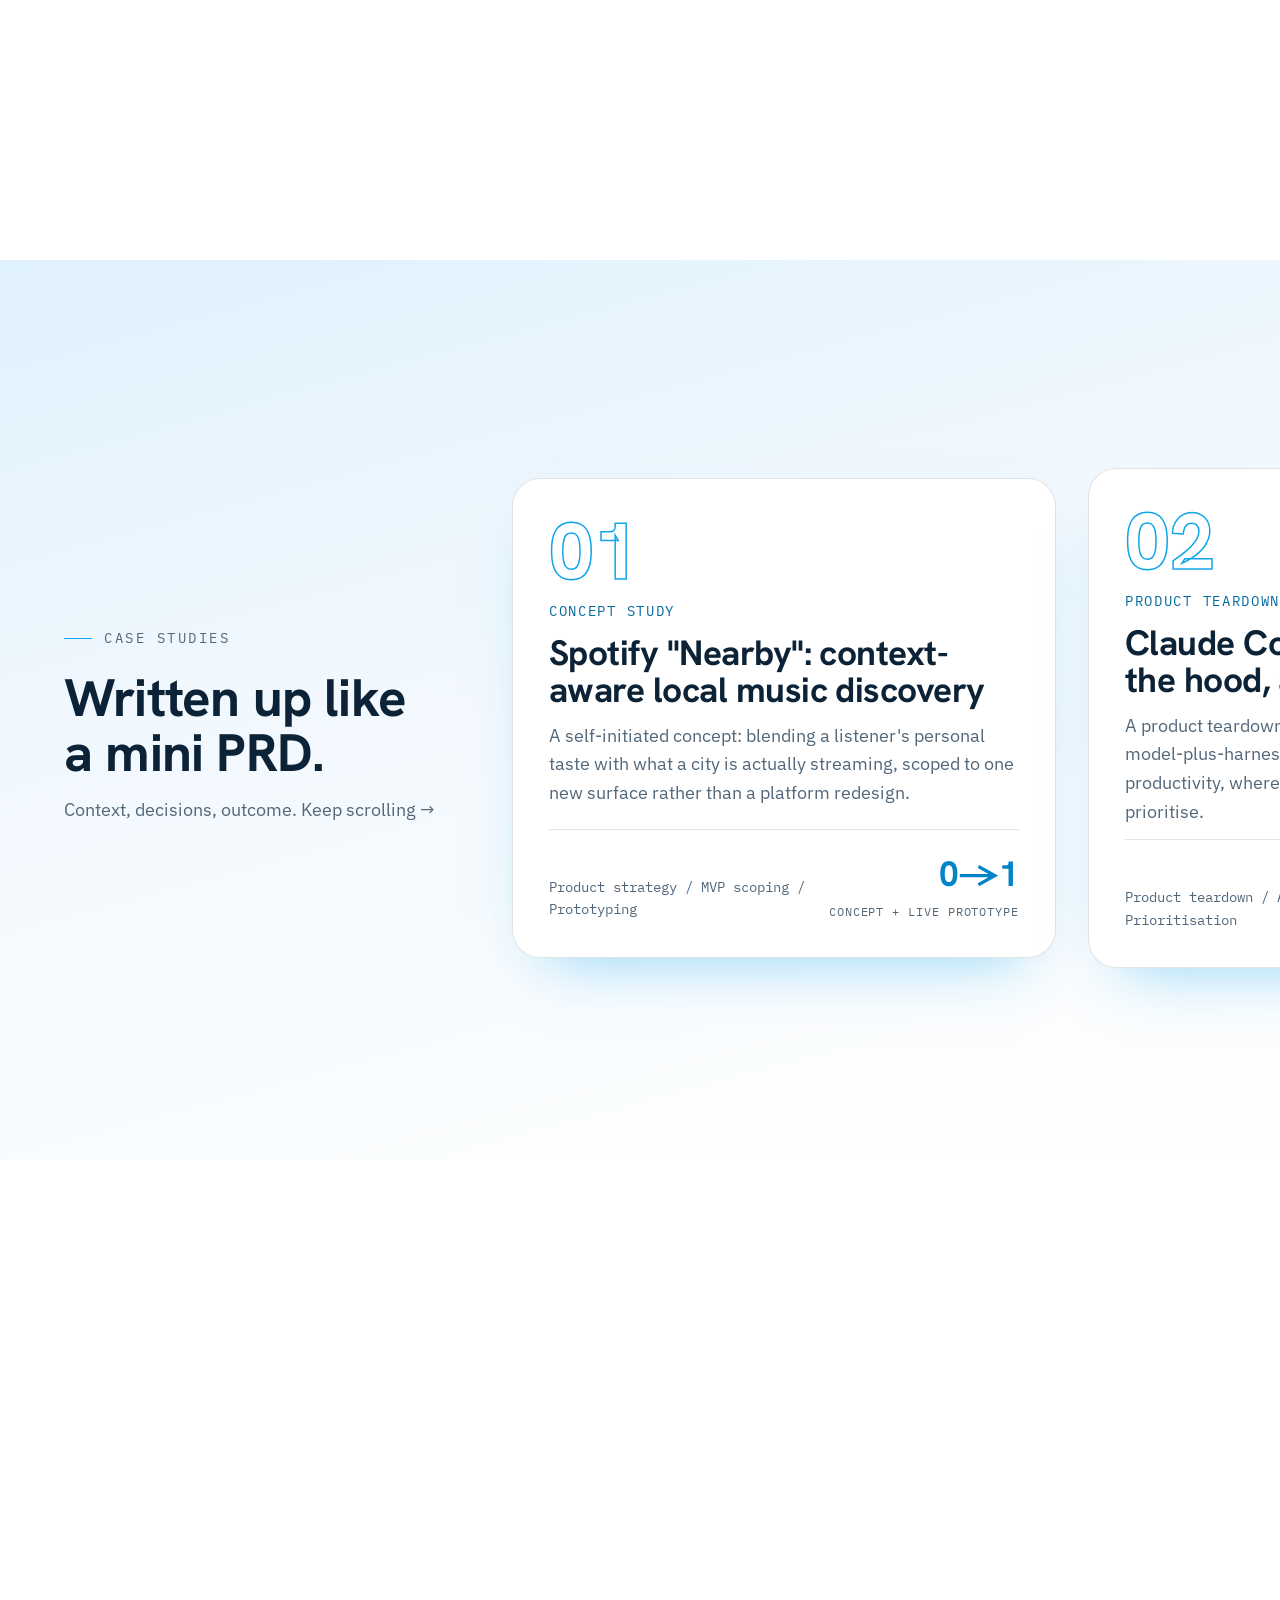
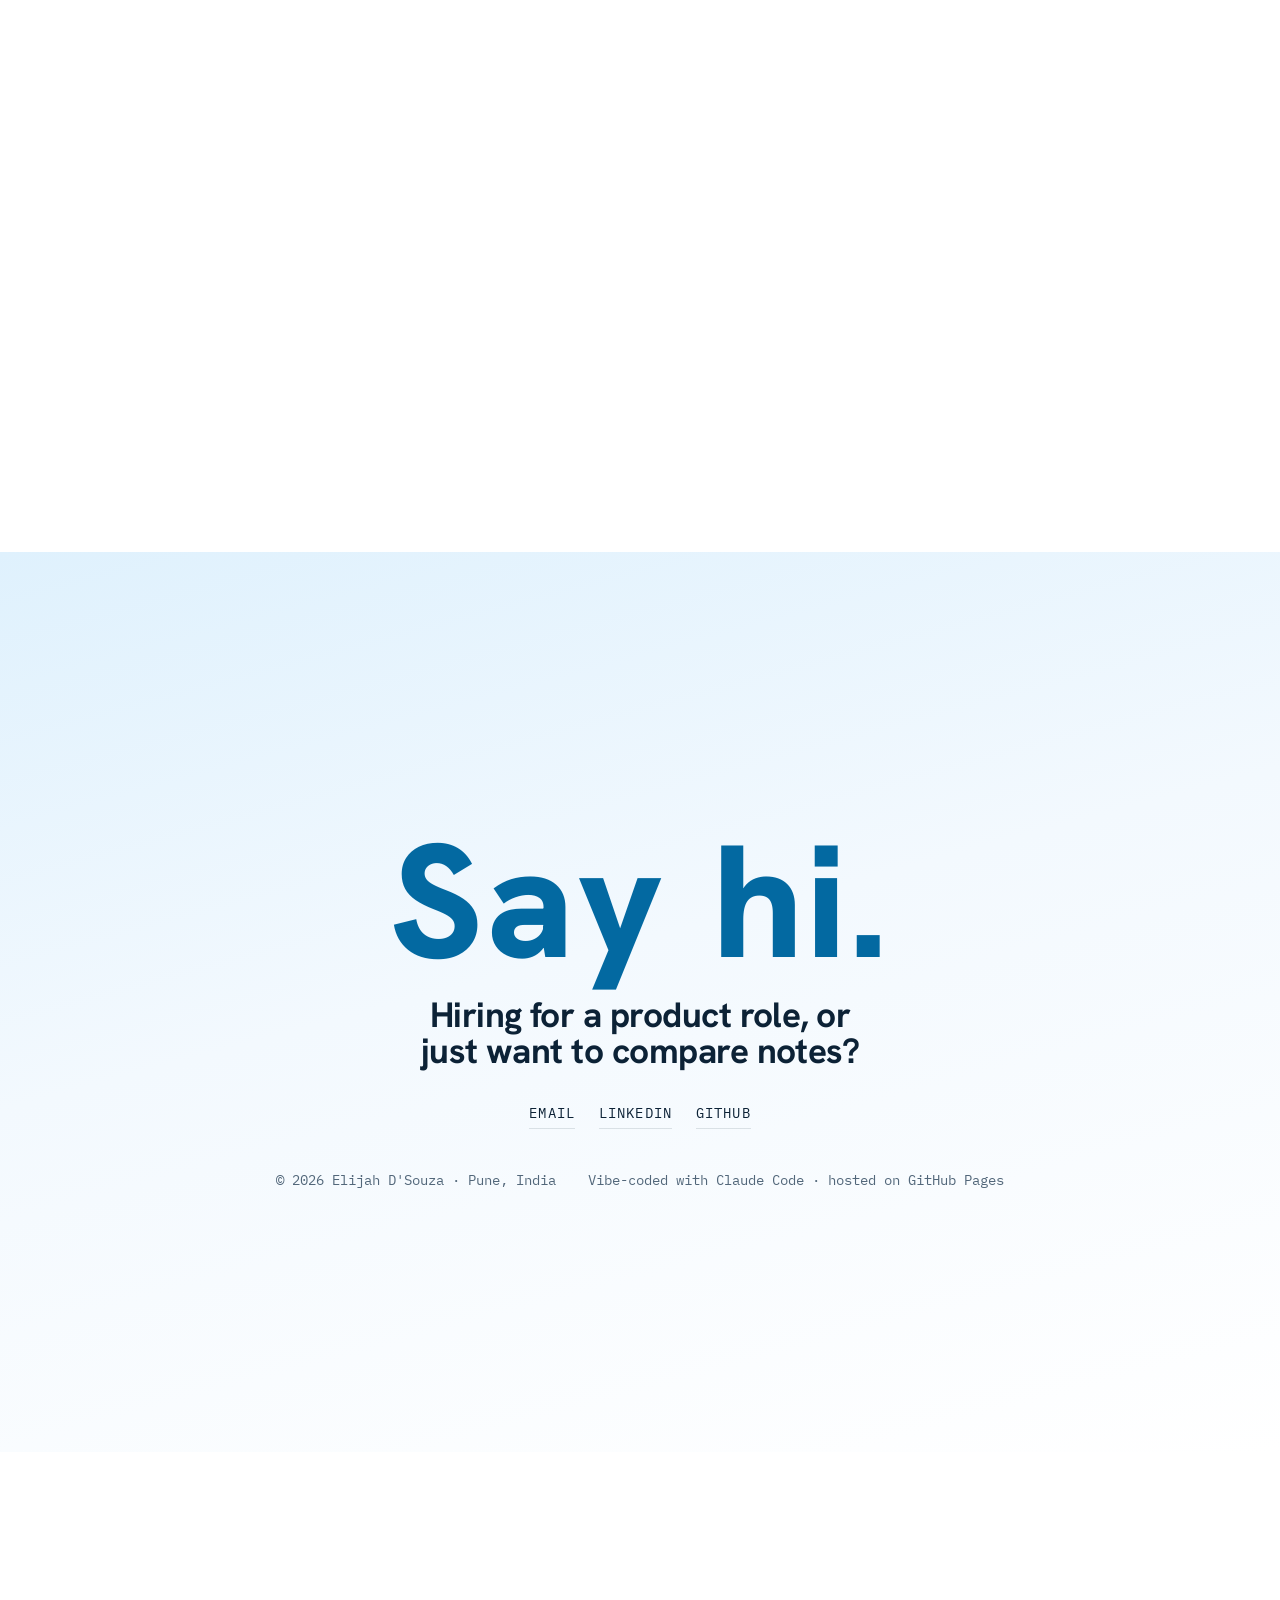
==== commit bb68bf8b: "Scroll-story home, sky blue theme with dark mode, Nearby live prototype - Home page rebuilt as a pin" ====
--- a/index.html
+++ b/index.html
@@ -18,7 +18,11 @@
   <meta property="og:image:alt" content="Elijah D'Souza — product case studies and AI teardowns" />
   <meta name="twitter:card" content="summary_large_image" />
 
-  <link rel="icon" href="data:image/svg+xml,%3Csvg xmlns='http://www.w3.org/2000/svg' viewBox='0 0 32 32'%3E%3Crect width='32' height='32' rx='6' fill='%238b7ff5'/%3E%3Ctext x='16' y='22' font-family='monospace' font-size='16' fill='%2312131c' text-anchor='middle'%3EE%3C/text%3E%3C/svg%3E" />
+  <link rel="icon" href="data:image/svg+xml,%3Csvg xmlns='http://www.w3.org/2000/svg' viewBox='0 0 32 32'%3E%3Crect width='32' height='32' rx='6' fill='%230ea5e9'/%3E%3Ctext x='16' y='22' font-family='monospace' font-size='16' fill='%23ffffff' text-anchor='middle'%3EE%3C/text%3E%3C/svg%3E" />
+  <script>
+    try { var t = localStorage.getItem("theme"); if (t === "dark" || t === "light") document.documentElement.dataset.theme = t; } catch (e) {}
+    if (window.matchMedia("(prefers-reduced-motion: reduce)").matches) document.documentElement.classList.add("no-motion");
+  </script>
 
   <link rel="preconnect" href="https://fonts.googleapis.com" />
   <link rel="preconnect" href="https://fonts.gstatic.com" crossorigin />
@@ -26,134 +30,197 @@
 
   <link rel="stylesheet" href="./styles.css" />
 </head>
-<body>
+<body class="story">
   <a class="skip" href="#about">Skip to content</a>
 
-  <header class="nav">
-    <div class="wrap nav__inner">
-      <a class="nav__mark" href="#top">Elijah&nbsp;<b>D'Souza</b></a>
-      <nav class="nav__links" aria-label="Primary">
-        <a href="#products">products & concepts</a>
-        <a href="#case-studies">case studies</a>
-        <a class="is-cta" href="#contact">contact</a>
-      </nav>
+  <header class="s-head">
+    <a class="s-mark" href="#top">Elijah <b>D'Souza</b><small>Product portfolio</small></a>
+    <div class="s-head__end">
+      <button class="theme-toggle" type="button" aria-label="Toggle dark mode" data-theme-toggle>
+        <svg class="i-sun" viewBox="0 0 24 24" fill="none" stroke="currentColor" stroke-width="2" stroke-linecap="round" aria-hidden="true"><circle cx="12" cy="12" r="4.5"/><path d="M12 2v2M12 20v2M4.9 4.9l1.4 1.4M17.7 17.7l1.4 1.4M2 12h2M20 12h2M4.9 19.1l1.4-1.4M17.7 6.3l1.4-1.4"/></svg>
+        <svg class="i-moon" viewBox="0 0 24 24" fill="none" stroke="currentColor" stroke-width="2" stroke-linejoin="round" aria-hidden="true"><path d="M20 14.5A8 8 0 0 1 9.5 4a8 8 0 1 0 10.5 10.5z"/></svg>
+      </button>
+      <a class="s-cta" href="#contact">Get in touch</a>
     </div>
   </header>
 
-  <main id="top">
-
-    <!-- ============ ABOUT ============ -->
-    <section class="section section--first" id="about">
-      <div class="wrap">
-        <p class="eyebrow reveal">About me</p>
-        <h1 class="lead reveal">A Program Management professional looking to transition to product management.</h1>
-        <div class="prose reveal">
-          <p>Based in <strong>Pune, India</strong>. I studied Computer Science at Christ College, Pune, and now work at <strong>Aera Technology</strong> as a PMO, coordinating delivery across distributed US and India teams on a data-science org.</p>
-          <p>Alongside my core role, I've spent the last year helping out with product tasks for the Agentic-AI & Generative AI assistant our team ships — pitching in on discovery, the feedback pipeline, specs, beta testing, and adoption. I'm now looking to make that transition into product management full-time, and learn from a strong product team.</p>
-          <p class="prose__note">Learning: IBM AI Product Manager (in progress) · Pendo PM Basics · PMI Scrum · Anthropic AI Fluency · Google Generative AI.</p>
-          <!-- ▼▼ EDIT (optional): a genuine personal line — a hobby, what you build for fun ▼▼ -->
-          <!-- <p>Outside work I ___.</p> -->
-          <!-- ▲▲ -->
-        </div>
-      </div>
-    </section>
-
-    <!-- ============ PRODUCTS ============ -->
-    <section class="section" id="products">
-      <div class="wrap">
-        <p class="eyebrow reveal">Products &amp; concepts</p>
-        <h2 class="lead reveal">Things I've built and prototyped — open one and click around.</h2>
-
-        <ul class="cards reveal">
-
-          <li class="card">
-            <a href="./spotify-nearby-mockup.html" target="_blank" rel="noopener">
-              <span class="card__kind">Interactive mockup</span>
-              <h3>Spotify "Nearby"</h3>
-              <p>A location-aware discovery surface built inside Spotify's real interface language — Home shelf, two contrasting cities, and the location-permission flow.</p>
-              <span class="card__tags"><span>Prototyping</span><span>UX</span></span>
-              <span class="card__go">Open it ↗</span>
-            </a>
-          </li>
-
-          <!-- ▼▼ ADD MORE PRODUCTS HERE ▼▼
-               Copy the <li class="card"> block above and swap in the link, kind label,
-               title, blurb and tags. Use target="_blank" only for links that leave the site.
-          ▲▲ -->
-
-        </ul>
-      </div>
-    </section>
-
-    <!-- ============ CASE STUDIES ============ -->
-    <section class="section" id="case-studies">
-      <div class="wrap">
-        <p class="eyebrow reveal">Case studies</p>
-        <h2 class="lead reveal">Written up like a mini PRD — context, decisions, outcome.</h2>
-      </div>
-
-      <div class="wrap">
-        <div class="work">
-
-          <a class="work__item reveal" href="./case-study-1.html">
-            <span class="work__num">CS-01</span>
-            <span class="work__body">
-              <h3>Spotify "Nearby" — context-aware local music discovery</h3>
-              <p>A self-initiated concept: blending a listener's personal taste with what a city is actually streaming, scoped to one new surface rather than a platform redesign.</p>
-              <span class="work__tags">
-                <span>Product strategy</span><span>MVP scoping</span><span>Prototyping</span>
-              </span>
-            </span>
-            <span class="work__metric">
-              <b>0→1</b>
-              <span class="work__metric-label">concept + mockups</span>
-              <span class="work__arrow" aria-hidden="true">→</span>
+  <nav class="s-rail" aria-label="Story progress">
+    <span class="s-rail__fill" aria-hidden="true"></span>
+    <a href="#top"><span>Hello</span></a>
+    <a href="#about"><span>About</span></a>
+    <a href="#products"><span>Try it</span></a>
+    <a href="#case-studies"><span>Work</span></a>
+    <a href="#contact"><span>Say hi</span></a>
+  </nav>
+
+  <main>
+
+    <!-- ============ 1 · HELLO ============ -->
+    <section class="pin" id="top" style="--len:1.8" data-land="0">
+      <div class="stage">
+        <div class="stage__inner">
+          <h1 class="hero-word" aria-label="Product">
+            <span class="hero-word__echo" aria-hidden="true">PRODUCT</span>
+            <span class="hero-word__main" aria-hidden="true"><span style="--i:0">P</span><span style="--i:1">R</span><span style="--i:2">O</span><span style="--i:3">D</span><span style="--i:4">U</span><span style="--i:5">C</span><span style="--i:6">T</span></span>
+          </h1>
+          <p class="hero-sub">Elijah D'Souza<small>Case studies, prototypes &amp; AI teardowns · Pune, open to remote</small></p>
+        </div>
+        <div class="scroll-cue" aria-hidden="true"><i></i>Scroll</div>
+      </div>
+    </section>
+
+    <!-- ============ 2 · ABOUT ============ -->
+    <section class="pin" id="about" style="--len:3.4" data-steps="3" data-land="0.02">
+      <div class="stage">
+        <div class="stage__inner about" data-step="0">
+          <div class="steps">
+            <div class="step">
+              <p class="eyebrow">About me</p>
+              <h2>A Program Management professional looking to transition to product management.</h2>
+              <p>Based in <strong>Pune, India</strong>. I studied Computer Science at Christ College, Pune, and now work at <strong>Aera Technology</strong> as a PMO, coordinating delivery across distributed US and India teams on a data-science org.</p>
+            </div>
+            <div class="step">
+              <p class="eyebrow">Product work</p>
+              <h2>A year on an agentic AI assistant.</h2>
+              <p>Alongside my core role, I've spent the last year helping out with product tasks for the Agentic-AI &amp; Generative AI assistant our team ships — pitching in on discovery, the feedback pipeline, specs, beta testing, and adoption. I'm now looking to make that transition into product management full-time, and learn from a strong product team.</p>
+            </div>
+            <div class="step">
+              <p class="eyebrow">Learning</p>
+              <h2>Always learning.</h2>
+              <p>IBM AI Product Manager (in progress) · Pendo PM Basics · PMI Scrum · Anthropic AI Fluency · Google Generative AI.</p>
+            </div>
+          </div>
+
+          <div class="scene" aria-hidden="true">
+            <div class="scene__card"></div>
+
+            <div class="layer layer--0">
+              <svg viewBox="0 0 500 410">
+                <defs><pattern id="dotgrid" width="18" height="18" patternUnits="userSpaceOnUse"><circle cx="3" cy="3" r="1.7" /></pattern></defs>
+                <g class="l-dots"><rect x="24" y="24" width="452" height="362" rx="20" fill="url(#dotgrid)" /></g>
+                <path class="l-arc" d="M118 228 Q250 40 382 250" />
+                <circle class="l-halo" cx="118" cy="228" r="22" />
+                <circle class="l-pin" cx="118" cy="228" r="8" />
+                <circle class="l-halo" cx="382" cy="250" r="22" />
+                <circle class="l-pin" cx="382" cy="250" r="8" />
+                <text class="l-label" x="118" y="272" text-anchor="middle">US teams</text>
+                <text class="l-label" x="382" y="294" text-anchor="middle">Pune, India</text>
+                <text class="l-sub" x="250" y="352" text-anchor="middle">distributed delivery · data-science org</text>
+              </svg>
+            </div>
+
+            <div class="layer layer--1 orbit" style="--R:clamp(6.5rem, 13vw, 10.5rem)">
+              <div class="orbit__core">Agentic AI<br>assistant</div>
+              <span class="chip" style="--i:0; --x:0rem; --y:calc(var(--R) * -0.85)">Discovery</span>
+              <span class="chip" style="--i:1; --x:calc(var(--R) * 0.95); --y:calc(var(--R) * -0.26)">Feedback pipeline</span>
+              <span class="chip" style="--i:2; --x:calc(var(--R) * 0.59); --y:calc(var(--R) * 0.69)">Specs</span>
+              <span class="chip" style="--i:3; --x:calc(var(--R) * -0.59); --y:calc(var(--R) * 0.69)">Beta testing</span>
+              <span class="chip" style="--i:4; --x:calc(var(--R) * -0.95); --y:calc(var(--R) * -0.26)">Adoption</span>
+            </div>
+
+            <div class="layer layer--2 badges">
+              <div class="badge" style="--i:0"><i></i><b>IBM AI Product Manager</b><em>in progress</em></div>
+              <div class="badge" style="--i:1"><i></i><b>Pendo PM Basics</b></div>
+              <div class="badge" style="--i:2"><i></i><b>PMI Scrum</b></div>
+              <div class="badge" style="--i:3"><i></i><b>Anthropic AI Fluency</b></div>
+              <div class="badge" style="--i:4"><i></i><b>Google Generative AI</b></div>
+            </div>
+          </div>
+        </div>
+      </div>
+    </section>
+
+    <!-- ============ 3 · TRY IT ============ -->
+    <section class="pin" id="products" style="--len:2.2" data-land="0.5">
+      <div class="stage split-stage">
+        <div class="split">
+          <div class="split__left">
+            <div class="blend">
+              <p class="blend__q" id="blend-q"><b>70%</b> your taste · <b>30%</b> the city</p>
+              <p class="blend__hint">You're in Barcelona. Drag to blend what you like with what the city's playing.</p>
+              <div class="blend__slider">
+                <label class="skip" for="blend">Blend between your taste and the city</label>
+                <input type="range" id="blend" min="0" max="100" value="30" />
+                <div class="blend__ends"><span>Your taste</span><span>The city</span></div>
+              </div>
+              <ol class="blend__list" id="blend-list"></ol>
+            </div>
+          </div>
+          <div class="split__right">
+            <p class="eyebrow">Live prototype · CS-01</p>
+            <h2>Your taste × the city you're in.</h2>
+            <p>Spotify knows what you like. It doesn't know you just landed in Barcelona. "Nearby" blends the two, and the live prototype runs the full model: five cities, three listeners, privacy tiers and a per-track score breakdown.</p>
+            <a class="btn" href="./spotify-nearby-prototype.html">Open the live prototype →</a>
+          </div>
+        </div>
+      </div>
+    </section>
+
+    <!-- ============ 4 · WORK ============ -->
+    <section class="pin work-pin" id="case-studies" data-land="0">
+      <div class="stage work-stage">
+        <div class="track" id="track">
+          <div class="track__intro">
+            <p class="eyebrow">Case studies</p>
+            <h2>Written up like a mini PRD.</h2>
+            <p>Context, decisions, outcome. Keep scrolling →</p>
+          </div>
+
+          <a class="panel" href="./case-study-1.html">
+            <span class="panel__num">01</span>
+            <span class="panel__kind">Concept study</span>
+            <h3>Spotify "Nearby": context-aware local music discovery</h3>
+            <p>A self-initiated concept: blending a listener's personal taste with what a city is actually streaming, scoped to one new surface rather than a platform redesign.</p>
+            <span class="panel__foot">
+              <span class="panel__tags">Product strategy / MVP scoping / Prototyping</span>
+              <span class="panel__metric"><b>0→1</b><span>concept + live prototype</span></span>
             </span>
           </a>
 
-          <a class="work__item reveal" href="./case-study-2.html">
-            <span class="work__num">CS-02</span>
-            <span class="work__body">
-              <h3>Claude Code — what's under the hood, and where it breaks</h3>
-              <p>A product teardown of Anthropic's coding agent: the model-plus-harness engine, where it lifts team productivity, where it falls short, and the gaps I'd prioritise.</p>
-              <span class="work__tags">
-                <span>Product teardown</span><span>AI / dev tools</span><span>Prioritisation</span>
-              </span>
-            </span>
-            <span class="work__metric">
-              <b>4</b>
-              <span class="work__metric-label">ranked opportunities</span>
-              <span class="work__arrow" aria-hidden="true">→</span>
+          <a class="panel" href="./case-study-2.html">
+            <span class="panel__num">02</span>
+            <span class="panel__kind">Product teardown</span>
+            <h3>Claude Code: what's under the hood, and where it breaks</h3>
+            <p>A product teardown of Anthropic's coding agent: the model-plus-harness engine, where it lifts team productivity, where it falls short, and the gaps I'd prioritise.</p>
+            <span class="panel__foot">
+              <span class="panel__tags">Product teardown / AI / dev tools / Prioritisation</span>
+              <span class="panel__metric"><b>4</b><span>ranked opportunities</span></span>
             </span>
           </a>
 
           <!-- ▼▼ ADD MORE CASE STUDIES HERE ▼▼
-               Copy the block above, bump the number (CS-02…), point href at a new
-               case-study-2.html, and swap in the title / blurb / tags / metric.
+               Copy an <a class="panel"> block above, bump the number, and point it
+               at a new case-study-N.html.
           ▲▲ -->
 
-        </div>
-      </div>
-    </section>
-
-    <!-- ============ CONTACT ============ -->
-    <section class="section contact" id="contact">
-      <div class="wrap">
-        <p class="eyebrow reveal">Contact</p>
-        <h2 class="reveal">Hiring for a product role, or just want to compare notes? Say hi.</h2>
-        <div class="contact__links reveal">
-          <a href="mailto:elijah26.dsouza@gmail.com" target="_blank" rel="noopener">Email</a>
-          <a href="https://www.linkedin.com/in/elijahdsouza/" target="_blank" rel="noopener">LinkedIn</a>
-          <a href="https://github.com/knightmare-26" target="_blank" rel="noopener">GitHub</a>
+          <div class="panel panel--soon">
+            <span class="panel__kind">Next up</span>
+            <h3>More case studies on the way.</h3>
+            <p>Hiring for a product role? <a href="#contact">Say hi</a>.</p>
+          </div>
+        </div>
+      </div>
+    </section>
+
+    <!-- ============ 5 · CONTACT ============ -->
+    <section class="pin" id="contact" style="--len:1.7" data-land="0.6">
+      <div class="stage">
+        <div class="stage__inner outro">
+          <p class="outro__word" aria-label="Say hi"><span style="--i:0">S</span><span style="--i:1">a</span><span style="--i:2">y</span>&nbsp;<span style="--i:3">h</span><span style="--i:4">i</span><span style="--i:5">.</span></p>
+          <h2>Hiring for a product role, or just want to compare notes?</h2>
+          <div class="contact__links">
+            <a href="mailto:elijah26.dsouza@gmail.com" target="_blank" rel="noopener">Email</a>
+            <a href="https://www.linkedin.com/in/elijahdsouza/" target="_blank" rel="noopener">LinkedIn</a>
+            <a href="https://github.com/knightmare-26" target="_blank" rel="noopener">GitHub</a>
+          </div>
+          <footer class="foot">
+            <span>© <span data-year></span> Elijah D'Souza · Pune, India</span>
+            <span>Vibe-coded with Claude Code · hosted on GitHub Pages</span>
+          </footer>
         </div>
       </div>
     </section>
   </main>
-
-  <footer class="foot wrap">
-    <span>© <span data-year></span> Elijah D'Souza · Pune, India</span>
-    <span>Vibe-coded with Claude Code · hosted on GitHub Pages</span>
-  </footer>
 
   <script src="./main.js"></script>
 </body>
--- a/styles.css
+++ b/styles.css
@@ -1,22 +1,26 @@
 /* =========================================================================
-   Product portfolio — dark "spec sheet" identity
+   Product portfolio — sky blue & white, with a dark-grey dark mode
    Display: Hanken Grotesk · Body: IBM Plex Sans · Labels: IBM Plex Mono
-   Single committed dark theme (deep navy ground, periwinkle-violet accent).
    ========================================================================= */
 
 :root {
-  --ground:      #12131c;   /* deep navy-black */
-  --surface:     #171826;   /* raised panel */
-  --surface-2:   #1e2033;
-  --ink:         #f1f2f7;
-  --muted:       #9a9fb4;
-  --hairline:    rgba(255, 255, 255, 0.10);
-  --hairline-2:  rgba(255, 255, 255, 0.06);
-
-  --accent:      #8b7ff5;   /* periwinkle violet */
-  --accent-ink:  #c9c2fb;   /* lighter violet for text on dark */
-  --accent-soft: #1c1b33;
-  --signal:      #e5687a;   /* warm rose — metrics */
+  color-scheme: light;
+  /* Light: sky blue on white */
+  --ground:      #ffffff;
+  --surface:     #f2f8fd;
+  --surface-2:   #e4f2fc;
+  --ink:         #0c2236;
+  --muted:       #52677a;
+  --hairline:    rgba(12, 34, 54, 0.12);
+  --hairline-2:  rgba(12, 34, 54, 0.06);
+
+  --accent:      #0ea5e9;   /* sky — fills, lines, dots */
+  --accent-ink:  #0369a1;   /* deeper sky — text on light grounds */
+  --accent-soft: #e6f5fe;
+  --signal:      #0284c7;   /* metrics */
+  --sky-wash:    linear-gradient(165deg, #dff1fd 0%, #f3f9fe 45%, #ffffff 100%);
+  --deep:        #0b4a6f;   /* split-panel ground */
+  --on-deep:     #f0f9ff;
 
   --font-display: "Hanken Grotesk", system-ui, -apple-system, "Segoe UI", Arial, sans-serif;
   --font-body:    "IBM Plex Sans", -apple-system, BlinkMacSystemFont, "Segoe UI", sans-serif;
@@ -34,6 +38,28 @@
 
   --radius: 5px;
   --ease: cubic-bezier(0.22, 1, 0.36, 1);
+}
+
+/* Dark: white grounds become dark grey; sky stays the accent */
+@media (prefers-color-scheme: dark) {
+  :root:not([data-theme="light"]) {
+    color-scheme: dark;
+    --ground: #1e2126; --surface: #262a30; --surface-2: #2e333a;
+    --ink: #eef3f8; --muted: #a0abb8;
+    --hairline: rgba(255, 255, 255, 0.11); --hairline-2: rgba(255, 255, 255, 0.06);
+    --accent: #38bdf8; --accent-ink: #7dd3fc; --accent-soft: #1d3240; --signal: #38bdf8;
+    --sky-wash: linear-gradient(165deg, #22303b 0%, #20262d 45%, #1e2126 100%);
+    --deep: #0f2f45; --on-deep: #e0f2fe;
+  }
+}
+:root[data-theme="dark"] {
+  color-scheme: dark;
+  --ground: #1e2126; --surface: #262a30; --surface-2: #2e333a;
+  --ink: #eef3f8; --muted: #a0abb8;
+  --hairline: rgba(255, 255, 255, 0.11); --hairline-2: rgba(255, 255, 255, 0.06);
+  --accent: #38bdf8; --accent-ink: #7dd3fc; --accent-soft: #1d3240; --signal: #38bdf8;
+  --sky-wash: linear-gradient(165deg, #22303b 0%, #20262d 45%, #1e2126 100%);
+  --deep: #0f2f45; --on-deep: #e0f2fe;
 }
 
 /* ---- Reset-ish ------------------------------------------------------- */
@@ -99,7 +125,7 @@
   font-size: var(--step--1);
   text-transform: uppercase;
   letter-spacing: 0.18em;
-  color: var(--accent);
+  color: var(--accent-ink);
   display: flex;
   align-items: center;
   gap: 0.75rem;
@@ -149,7 +175,7 @@
   text-transform: uppercase; letter-spacing: 0.14em;
   text-decoration: none; font-weight: 500;
 }
-.nav__mark b { color: var(--accent); font-weight: 600; }
+.nav__mark b { color: var(--accent-ink); font-weight: 600; }
 .nav__links { display: flex; flex-wrap: wrap; justify-content: flex-end; gap: 0.6rem clamp(0.75rem, 3vw, 2rem); align-items: center; }
 .nav__links a {
   font-family: var(--font-mono); font-size: var(--step--1);
@@ -182,7 +208,7 @@
   background: var(--surface);
   padding-left: 1rem;
 }
-.work__num { font-family: var(--font-mono); font-size: var(--step--1); color: var(--accent); }
+.work__num { font-family: var(--font-mono); font-size: var(--step--1); color: var(--accent-ink); }
 .work__body h3 { font-size: var(--step-2); }
 .work__body p { color: var(--muted); margin-top: 0.6rem; max-width: 52ch; }
 .work__tags { margin-top: 1rem; display: flex; flex-wrap: wrap; gap: 0.4rem; }
@@ -228,7 +254,7 @@
 .card__kind {
   font-family: var(--font-mono); font-size: var(--step--1);
   text-transform: uppercase; letter-spacing: 0.12em;
-  color: var(--accent);
+  color: var(--accent-ink);
 }
 .card h3 { font-size: var(--step-1); }
 .card p { color: var(--muted); font-size: var(--step--1); line-height: 1.55; }
@@ -404,20 +430,353 @@
 .cs-sources { font-size: var(--step--1); }
 
 /* =======================================================
+   Theme toggle (all pages)
+   ======================================================= */
+.theme-toggle {
+  width: 2.25rem; height: 2.25rem; flex: none;
+  display: inline-grid; place-items: center;
+  border-radius: 999px; border: 1px solid var(--hairline);
+  background: var(--surface); color: var(--ink); cursor: pointer;
+  transition: background 0.2s var(--ease), border-color 0.2s var(--ease);
+}
+.theme-toggle:hover { border-color: var(--accent); }
+.theme-toggle svg { width: 1.05rem; height: 1.05rem; }
+.theme-toggle .i-moon { display: none; }
+:root[data-theme="dark"] .theme-toggle .i-sun { display: none; }
+:root[data-theme="dark"] .theme-toggle .i-moon { display: block; }
+@media (prefers-color-scheme: dark) {
+  :root:not([data-theme="light"]) .theme-toggle .i-sun { display: none; }
+  :root:not([data-theme="light"]) .theme-toggle .i-moon { display: block; }
+}
+.nav__end { display: flex; align-items: center; gap: clamp(0.75rem, 3vw, 1.5rem); }
+
+/* =======================================================
+   Home: scroll story
+   A chapter is a tall .pin section; its .stage sticks to the
+   viewport while scroll progress (--p, 0→1) drives the scene.
+   ======================================================= */
+.story { background: var(--ground); }
+
+.s-head {
+  position: fixed; inset: 0 0 auto 0; z-index: 60;
+  display: flex; align-items: center; justify-content: space-between; gap: 1rem;
+  padding: 1rem var(--pad-x);
+  pointer-events: none;
+}
+.s-head > * { pointer-events: auto; }
+.s-mark {
+  font-family: var(--font-display); font-weight: 800; font-size: 1.35rem;
+  letter-spacing: -0.02em; text-decoration: none; line-height: 1;
+}
+.s-mark small {
+  display: block; font-family: var(--font-mono); font-weight: 500;
+  font-size: 0.68rem; letter-spacing: 0.14em; text-transform: uppercase;
+  color: var(--muted); margin-top: 0.3rem;
+}
+.s-mark b { color: var(--accent-ink); font-weight: 800; }
+.s-cta {
+  font-family: var(--font-display); font-weight: 700; font-size: 0.95rem;
+  text-decoration: none; color: #fff; background: var(--accent-ink);
+  padding: 0.7rem 1.25rem; border-radius: 999px;
+  box-shadow: 0 8px 22px -10px color-mix(in srgb, var(--accent) 80%, transparent);
+  transition: transform 0.2s var(--ease);
+}
+:root[data-theme="dark"] .s-cta { color: #0c2236; background: var(--accent); }
+@media (prefers-color-scheme: dark) { :root:not([data-theme="light"]) .s-cta { color: #0c2236; background: var(--accent); } }
+.s-cta:hover { transform: translateY(-1px); }
+.s-head__end { display: flex; align-items: center; gap: 0.75rem; }
+
+/* progress rail */
+.s-rail {
+  position: fixed; left: var(--pad-x); bottom: 1.25rem; z-index: 60;
+  width: min(560px, calc(100vw - 2 * var(--pad-x)));
+  display: flex; justify-content: space-between; align-items: center;
+}
+.s-rail::before, .s-rail__fill {
+  content: ""; position: absolute; left: 0.45rem; right: 0.45rem; top: 50%; height: 2px;
+  background: var(--hairline); transform: translateY(-50%);
+}
+.s-rail__fill { background: var(--accent); right: auto; width: 0; }
+.s-rail a {
+  position: relative; width: 0.9rem; height: 0.9rem; border-radius: 50%;
+  background: var(--ground); border: 2px solid var(--hairline);
+  transition: border-color 0.25s var(--ease), transform 0.25s var(--ease), background 0.25s var(--ease);
+}
+.s-rail a.is-done { border-color: var(--accent); background: var(--accent); }
+.s-rail a.is-here { border-color: var(--accent); transform: scale(1.35); background: var(--ground); }
+.s-rail a span {
+  position: absolute; bottom: 1.4rem; left: 50%; transform: translateX(-50%);
+  font-family: var(--font-mono); font-size: 0.68rem; letter-spacing: 0.08em; text-transform: uppercase;
+  color: var(--muted); white-space: nowrap; opacity: 0; transition: opacity 0.2s var(--ease);
+}
+.s-rail a:hover span, .s-rail a:focus-visible span, .s-rail a.is-here span { opacity: 1; }
+
+.pin { position: relative; height: calc(var(--len, 2) * 100vh); }
+.stage {
+  position: sticky; top: 0; height: 100vh; height: 100svh; overflow: hidden;
+  display: grid; align-items: center;
+  background: var(--sky-wash);
+}
+.stage__inner { width: 100%; max-width: var(--maxw); margin-inline: auto; padding: 6rem var(--pad-x) 5rem; }
+
+/* ---- 1 · hero ---- */
+.hero-word {
+  position: relative; text-align: center; line-height: 0.9;
+  font-family: var(--font-display); font-weight: 800;
+  font-size: clamp(3.2rem, 14vw, 12.5rem); letter-spacing: 0.06em;
+  transform: scale(calc(1 + var(--p, 0) * 0.5));
+  opacity: clamp(0, calc(1.7 - var(--p, 0) * 2.2), 1);
+}
+.hero-word__main { position: relative; z-index: 1; }
+.hero-word__main span {
+  display: inline-block;
+  background: linear-gradient(180deg, #38bdf8, #0369a1);
+  -webkit-background-clip: text; background-clip: text; color: transparent;
+  animation: letterIn 0.9s var(--ease) both;
+  animation-delay: calc(var(--i) * 70ms);
+}
+.hero-word__echo {
+  position: absolute; inset: 0;
+  color: transparent; -webkit-text-stroke: 1.5px color-mix(in srgb, var(--accent) 40%, transparent);
+  transform: translate(calc(-4% - var(--p, 0) * 10%), 9%);
+}
+@keyframes letterIn { from { opacity: 0; transform: translateY(0.35em) rotate(6deg); } to { opacity: 1; transform: none; } }
+.hero-sub {
+  margin-top: clamp(1.5rem, 4vw, 2.5rem); text-align: center;
+  font-family: var(--font-display); font-weight: 700; font-size: var(--step-2);
+  opacity: clamp(0, calc(1.3 - var(--p, 0) * 2.6), 1);
+}
+.hero-sub small {
+  display: block; margin-top: 0.6rem;
+  font-family: var(--font-body); font-weight: 400; font-size: var(--step-0); color: var(--muted);
+}
+.scroll-cue {
+  position: absolute; left: 50%; bottom: 4.75rem; transform: translateX(-50%);
+  font-family: var(--font-mono); font-size: 0.72rem; letter-spacing: 0.16em; text-transform: uppercase;
+  color: var(--muted); display: grid; justify-items: center; gap: 0.5rem;
+  opacity: clamp(0, calc(1 - var(--p, 0) * 5), 1);
+}
+.scroll-cue i { width: 1.4rem; height: 2.2rem; border: 2px solid var(--hairline); border-radius: 1rem; position: relative; }
+.scroll-cue i::after {
+  content: ""; position: absolute; left: 50%; top: 0.35rem; width: 4px; height: 7px; margin-left: -2px;
+  border-radius: 2px; background: var(--accent); animation: cue 1.6s var(--ease) infinite;
+}
+@keyframes cue { 0% { opacity: 0; transform: translateY(0); } 40% { opacity: 1; } 100% { opacity: 0; transform: translateY(0.8rem); } }
+
+/* ---- 2 · about (three steps) ---- */
+.about { display: grid; grid-template-columns: minmax(0, 1fr) minmax(0, 1.05fr); gap: clamp(2rem, 6vw, 5rem); align-items: center; }
+.steps { position: relative; min-height: 22rem; }
+.step {
+  position: absolute; inset: 0 0 auto 0;
+  opacity: 0; transform: translateY(18px); pointer-events: none;
+  transition: opacity 0.5s var(--ease), transform 0.5s var(--ease);
+}
+.step h2 { font-size: clamp(1.7rem, 1.2rem + 1.9vw, 2.75rem); line-height: 1.08; }
+.step p { margin-top: 1.1rem; color: var(--muted); max-width: 46ch; }
+.step p strong { color: var(--ink); }
+[data-step="0"] .step:nth-child(1), [data-step="1"] .step:nth-child(2), [data-step="2"] .step:nth-child(3) {
+  opacity: 1; transform: none; pointer-events: auto;
+}
+.scene { position: relative; aspect-ratio: 1 / 0.82; }
+.scene__card {
+  position: absolute; inset: 0; border-radius: 28px;
+  background: color-mix(in srgb, var(--ground) 72%, transparent);
+  border: 1px solid var(--hairline);
+  box-shadow: 0 30px 60px -30px color-mix(in srgb, var(--accent) 45%, transparent);
+}
+.layer { position: absolute; inset: 0; opacity: 0; transition: opacity 0.5s var(--ease); }
+[data-step="0"] .layer--0, [data-step="1"] .layer--1, [data-step="2"] .layer--2 { opacity: 1; }
+.layer svg { width: 100%; height: 100%; display: block; }
+.l-dots circle { fill: var(--hairline); }
+.l-arc { fill: none; stroke: var(--accent); stroke-width: 2.5; stroke-dasharray: 6 7; }
+[data-step="0"] .l-arc { animation: dash 6s linear infinite; }
+@keyframes dash { to { stroke-dashoffset: -130; } }
+.l-pin { fill: var(--accent); }
+.l-halo { fill: color-mix(in srgb, var(--accent) 25%, transparent); transform-box: fill-box; transform-origin: center; }
+[data-step="0"] .l-halo { animation: halo 2.2s var(--ease) infinite; }
+@keyframes halo { 0% { transform: scale(0.6); opacity: 1; } 100% { transform: scale(1.7); opacity: 0; } }
+.l-label { font-family: var(--font-mono); font-size: 15px; fill: var(--ink); }
+.l-sub { font-family: var(--font-mono); font-size: 12px; fill: var(--muted); }
+
+.orbit { position: absolute; inset: 0; display: grid; place-items: center; }
+.orbit__core {
+  width: 34%; aspect-ratio: 1; border-radius: 50%; display: grid; place-items: center; text-align: center;
+  background: var(--deep); color: var(--on-deep); padding: 0.5rem;
+  font-family: var(--font-display); font-weight: 800; font-size: clamp(0.85rem, 1.5vw, 1.1rem); line-height: 1.15;
+  box-shadow: 0 0 0 14px color-mix(in srgb, var(--accent) 14%, transparent);
+}
+.chip {
+  position: absolute; left: 50%; top: 50%;
+  font-family: var(--font-mono); font-size: var(--step--1); white-space: nowrap;
+  padding: 0.45rem 0.8rem; border-radius: 999px;
+  background: var(--ground); border: 1px solid color-mix(in srgb, var(--accent) 50%, transparent);
+  transform: translate(-50%, -50%) scale(0.6); opacity: 0;
+  transition: transform 0.6s var(--ease), opacity 0.6s var(--ease);
+  transition-delay: calc(var(--i) * 90ms);
+}
+[data-step="1"] .chip { opacity: 1; transform: translate(calc(-50% + var(--x)), calc(-50% + var(--y))) scale(1); }
+
+.badges { position: absolute; inset: 0; display: grid; align-content: center; gap: 0.7rem; padding: 8% 10%; }
+.badge {
+  display: flex; align-items: center; gap: 0.8rem; padding: 0.7rem 1rem; border-radius: 14px;
+  background: var(--ground); border: 1px solid var(--hairline);
+  opacity: 0; transform: translateX(24px);
+  transition: transform 0.55s var(--ease), opacity 0.55s var(--ease); transition-delay: calc(var(--i) * 80ms);
+}
+.badge b { font-family: var(--font-display); font-size: var(--step-0); }
+.badge i { width: 0.65rem; height: 0.65rem; border-radius: 50%; background: var(--accent); flex: none; }
+.badge em { margin-left: auto; font-style: normal; font-family: var(--font-mono); font-size: 0.72rem; color: var(--accent-ink); white-space: nowrap; }
+[data-step="2"] .badge { opacity: 1; transform: none; }
+
+/* ---- 3 · split: try the prototype ---- */
+.split-stage { align-items: stretch; }
+.split { display: grid; grid-template-columns: 1fr 1fr; height: 100%; }
+.split__left { display: grid; align-items: center; padding: 6rem clamp(1.25rem, 4vw, 4rem) 5rem var(--pad-x); }
+.split__right {
+  background: var(--deep); color: var(--on-deep);
+  display: grid; align-content: center; gap: 1.25rem;
+  padding: 6rem var(--pad-x) 5rem clamp(1.5rem, 4vw, 4rem);
+  transform: translateX(calc((1 - min(1, var(--p, 0) * 2.2)) * 100%));
+}
+.split__right .eyebrow { color: #7dd3fc; margin-bottom: 0; }
+.split__right .eyebrow::before { background: #7dd3fc; }
+.split__right h2 { font-size: var(--step-3); }
+.split__right p { color: color-mix(in srgb, var(--on-deep) 78%, transparent); max-width: 40ch; }
+.split__right a.btn {
+  justify-self: start; margin-top: 0.5rem;
+  font-family: var(--font-display); font-weight: 700; text-decoration: none;
+  color: #0c2236; background: #7dd3fc; padding: 0.8rem 1.3rem; border-radius: 999px;
+}
+.split__right a.btn:hover { background: #bae6fd; }
+
+.blend { width: 100%; max-width: 30rem; justify-self: center; }
+.blend__q { font-family: var(--font-display); font-weight: 800; font-size: var(--step-2); text-align: center; line-height: 1.1; }
+.blend__q b { color: var(--accent-ink); }
+.blend__hint { text-align: center; color: var(--muted); font-size: var(--step--1); margin-top: 0.5rem; }
+.blend__slider { margin: 1.4rem 0 0.4rem; }
+.blend__slider input { width: 100%; accent-color: var(--accent); }
+.blend__ends { display: flex; justify-content: space-between; font-family: var(--font-mono); font-size: 0.72rem; text-transform: uppercase; letter-spacing: 0.08em; color: var(--muted); }
+.blend__list { position: relative; list-style: none; margin: 1rem 0 0; padding: 0; height: calc(6 * 3.5rem); }
+.blend__list li {
+  position: absolute; left: 0; right: 0; height: 3.1rem;
+  display: flex; align-items: center; gap: 0.75rem; padding: 0 0.8rem;
+  border-radius: 12px; background: var(--ground); border: 1px solid var(--hairline);
+  transform: translateY(calc(var(--r) * 3.5rem));
+  transition: transform 0.45s var(--ease);
+}
+.blend__list .art { width: 2.1rem; height: 2.1rem; border-radius: 6px; display: grid; place-items: center; font-size: 1rem; flex: none; }
+.blend__list .t { flex: 1; min-width: 0; }
+.blend__list .t b { display: block; font-size: 0.92rem; white-space: nowrap; overflow: hidden; text-overflow: ellipsis; }
+.blend__list .t span { font-family: var(--font-mono); font-size: 0.7rem; color: var(--muted); }
+.blend__list .rk { font-family: var(--font-mono); font-size: 0.8rem; color: var(--accent-ink); width: 1.2rem; }
+
+/* ---- 4 · work: horizontal gallery ---- */
+.work-stage { align-items: stretch; }
+.track {
+  display: flex; gap: 2rem; height: 100%; align-items: center;
+  padding: 6rem var(--pad-x) 5rem;
+  width: max-content;
+  transform: translateX(calc(var(--p, 0) * var(--shift, 0px) * -1));
+  will-change: transform;
+}
+.track__intro { width: min(26rem, 80vw); flex: none; }
+.track__intro h2 { font-size: var(--step-3); }
+.track__intro p { margin-top: 1rem; color: var(--muted); }
+.panel {
+  flex: none; width: min(34rem, 82vw); min-height: min(30rem, 62vh);
+  display: flex; flex-direction: column; gap: 0.8rem;
+  padding: clamp(1.5rem, 3vw, 2.25rem); border-radius: 28px;
+  background: var(--ground); border: 1px solid var(--hairline);
+  box-shadow: 0 30px 60px -34px color-mix(in srgb, var(--accent) 50%, transparent);
+  text-decoration: none; color: inherit;
+  transition: transform 0.25s var(--ease), border-color 0.25s var(--ease);
+}
+.panel:hover, .panel:focus-visible { transform: translateY(-4px); border-color: var(--accent); }
+.panel__num { font-family: var(--font-display); font-weight: 800; font-size: clamp(3rem, 7vw, 5rem); line-height: 0.9; color: transparent; -webkit-text-stroke: 1.5px var(--accent); }
+.panel__kind { font-family: var(--font-mono); font-size: var(--step--1); text-transform: uppercase; letter-spacing: 0.12em; color: var(--accent-ink); }
+.panel h3 { font-size: var(--step-2); }
+.panel p { color: var(--muted); }
+.panel__foot { margin-top: auto; display: flex; justify-content: space-between; align-items: flex-end; gap: 1rem; flex-wrap: wrap; padding-top: 1rem; border-top: 1px solid var(--hairline); }
+.panel__tags { flex: 1 1 12rem; min-width: 0; font-family: var(--font-mono); font-size: var(--step--1); color: var(--muted); }
+.panel__metric { text-align: right; margin-left: auto; }
+.panel__metric span { display: block; }
+.panel__metric b { display: block; font-family: var(--font-display); font-size: var(--step-2); color: var(--signal); }
+.panel__metric span { font-family: var(--font-mono); font-size: 0.72rem; text-transform: uppercase; letter-spacing: 0.08em; color: var(--muted); }
+.panel--soon { background: transparent; border-style: dashed; box-shadow: none; justify-content: center; }
+.panel--soon:hover { transform: none; }
+
+/* ---- 5 · contact ---- */
+.outro { text-align: center; display: grid; justify-items: center; gap: 1.5rem; }
+.outro__word { font-family: var(--font-display); font-weight: 800; font-size: clamp(3.2rem, 13vw, 10rem); line-height: 0.9; letter-spacing: 0.02em; }
+.outro__word span {
+  display: inline-block; color: var(--accent-ink);
+  transform: translateY(calc((1 - clamp(0, calc(var(--p, 0) * 3 - var(--i) * 0.12), 1)) * 0.6em));
+  opacity: clamp(0, calc(var(--p, 0) * 3 - var(--i) * 0.12), 1);
+}
+.outro h2 { font-size: var(--step-2); max-width: 28ch; }
+.outro .contact__links { justify-content: center; margin-top: 0.5rem; }
+.outro .foot { border: 0; width: 100%; justify-content: center; gap: 0.5rem 2rem; padding: 0; margin-top: 1rem; }
+
+/* ---- mobile ---- */
+@media (max-width: 860px) {
+  .about { grid-template-columns: 1fr; gap: 1.5rem; }
+  .about .scene { order: -1; width: min(100%, 22rem); justify-self: center; }
+  .steps { min-height: 16rem; }
+  .step h2 { font-size: var(--step-1); }
+  .split { grid-template-columns: 1fr; grid-template-rows: auto 1fr; }
+  .split__left { padding-top: 5.5rem; padding-bottom: 1rem; }
+  .split__right { padding-top: 1.5rem; padding-bottom: 4.5rem; gap: 0.8rem; transform: translateY(calc((1 - min(1, var(--p, 0) * 2.2)) * 100%)); }
+  .split__right h2 { font-size: var(--step-2); }
+  .blend__q { font-size: var(--step-1); }
+  .blend__list { height: calc(4 * 3.5rem); overflow: hidden; }
+  .s-cta { padding: 0.6rem 1rem; font-size: 0.85rem; }
+  .s-mark small { display: none; }
+  .s-head { padding-block: 0.7rem; background: color-mix(in srgb, var(--ground) 82%, transparent); backdrop-filter: blur(10px); border-bottom: 1px solid var(--hairline-2); }
+  /* the rail becomes a thin progress bar under the header */
+  .s-rail { top: 3.85rem; bottom: auto; left: 0; width: 100%; height: 3px; }
+  .s-rail::before, .s-rail__fill { left: 0; right: 0; height: 3px; }
+  .s-rail__fill { right: auto; }
+  .s-rail a { display: none; }
+  .stage__inner, .split__left { padding-top: 5.5rem; }
+}
+@media (max-width: 860px), (max-height: 560px) {
+  /* no horizontal pin on small screens: panels stack */
+  .work-pin { height: auto; }
+  .work-pin .stage { position: relative; height: auto; overflow: visible; }
+  .work-pin .track { flex-direction: column; width: auto; transform: none; align-items: stretch; padding-top: 5rem; }
+  .work-pin .panel, .work-pin .track__intro { width: auto; min-height: 0; }
+}
+
+/* ---- no motion: everything static, in reading order ---- */
+.no-motion .pin { height: auto; }
+.no-motion .stage { position: relative; height: auto; min-height: 0; overflow: visible; }
+.no-motion .stage__inner { padding-block: 5rem 3rem; }
+.no-motion .hero-word, .no-motion .hero-sub, .no-motion .outro__word span { transform: none; opacity: 1; }
+.no-motion .scroll-cue { display: none; }
+.no-motion .steps { min-height: 0; display: grid; gap: 2.5rem; }
+.no-motion .step { position: static; opacity: 1; transform: none; pointer-events: auto; }
+.no-motion .scene { display: none; }
+.no-motion .split__right { transform: none; }
+.no-motion .track { flex-direction: column; width: auto; transform: none; align-items: stretch; }
+.no-motion .panel, .no-motion .track__intro { width: auto; }
+.no-motion .s-rail { display: none; }
+
+/* =======================================================
    Print / PDF — light ink-friendly version of the same tokens
    ======================================================= */
 @media print {
   @page { size: A4; margin: 16mm 14mm; }
   :root {
     --ground: #ffffff; --surface: #f6f6fa; --surface-2: #ececf3;
-    --ink: #15161f; --muted: #555a6e;
+    --ink: #0c2236; --muted: #52677a;
     --hairline: rgba(0, 0, 0, 0.14); --hairline-2: rgba(0, 0, 0, 0.08);
-    --accent: #5b4fd6; --accent-ink: #3f34b0; --accent-soft: #f0eefd;
-    --signal: #c23a52;
+    --accent: #0284c7; --accent-ink: #0369a1; --accent-soft: #eaf6fe;
+    --signal: #0369a1;
+    --sky-wash: #ffffff; --deep: #0b4a6f; --on-deep: #f0f9ff;
     --step--1: 8.5pt; --step-0: 10pt; --step-1: 12.5pt; --step-2: 16pt; --step-3: 24pt;
   }
   body { background: #fff; -webkit-print-color-adjust: exact; print-color-adjust: exact; }
-  .nav, .skip, .cs-back, .cs-next, .foot { display: none !important; }
+  .nav, .skip, .cs-back, .cs-next, .foot, .theme-toggle { display: none !important; }
   .wrap { max-width: none; padding-inline: 0; }
   .section { padding-block: 0; }
   .cs-hero { padding-block: 0 1.25rem; }
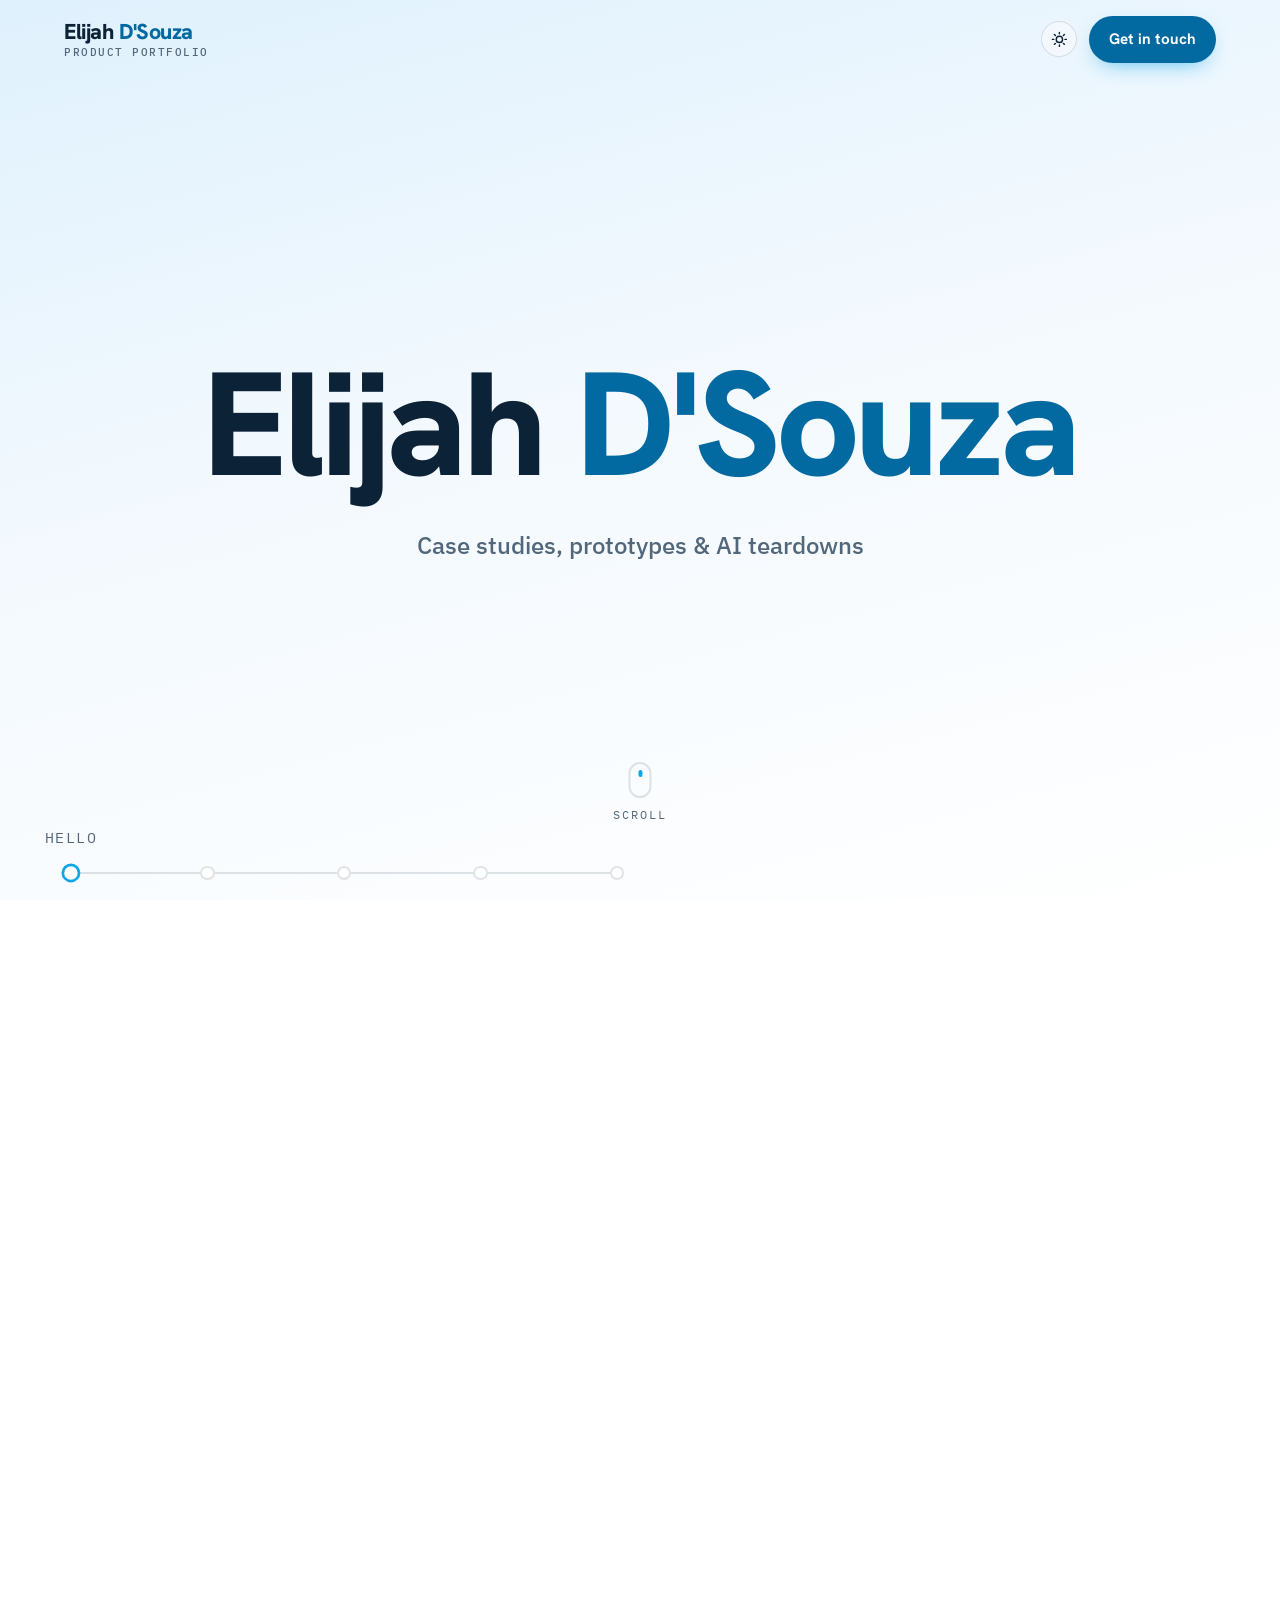
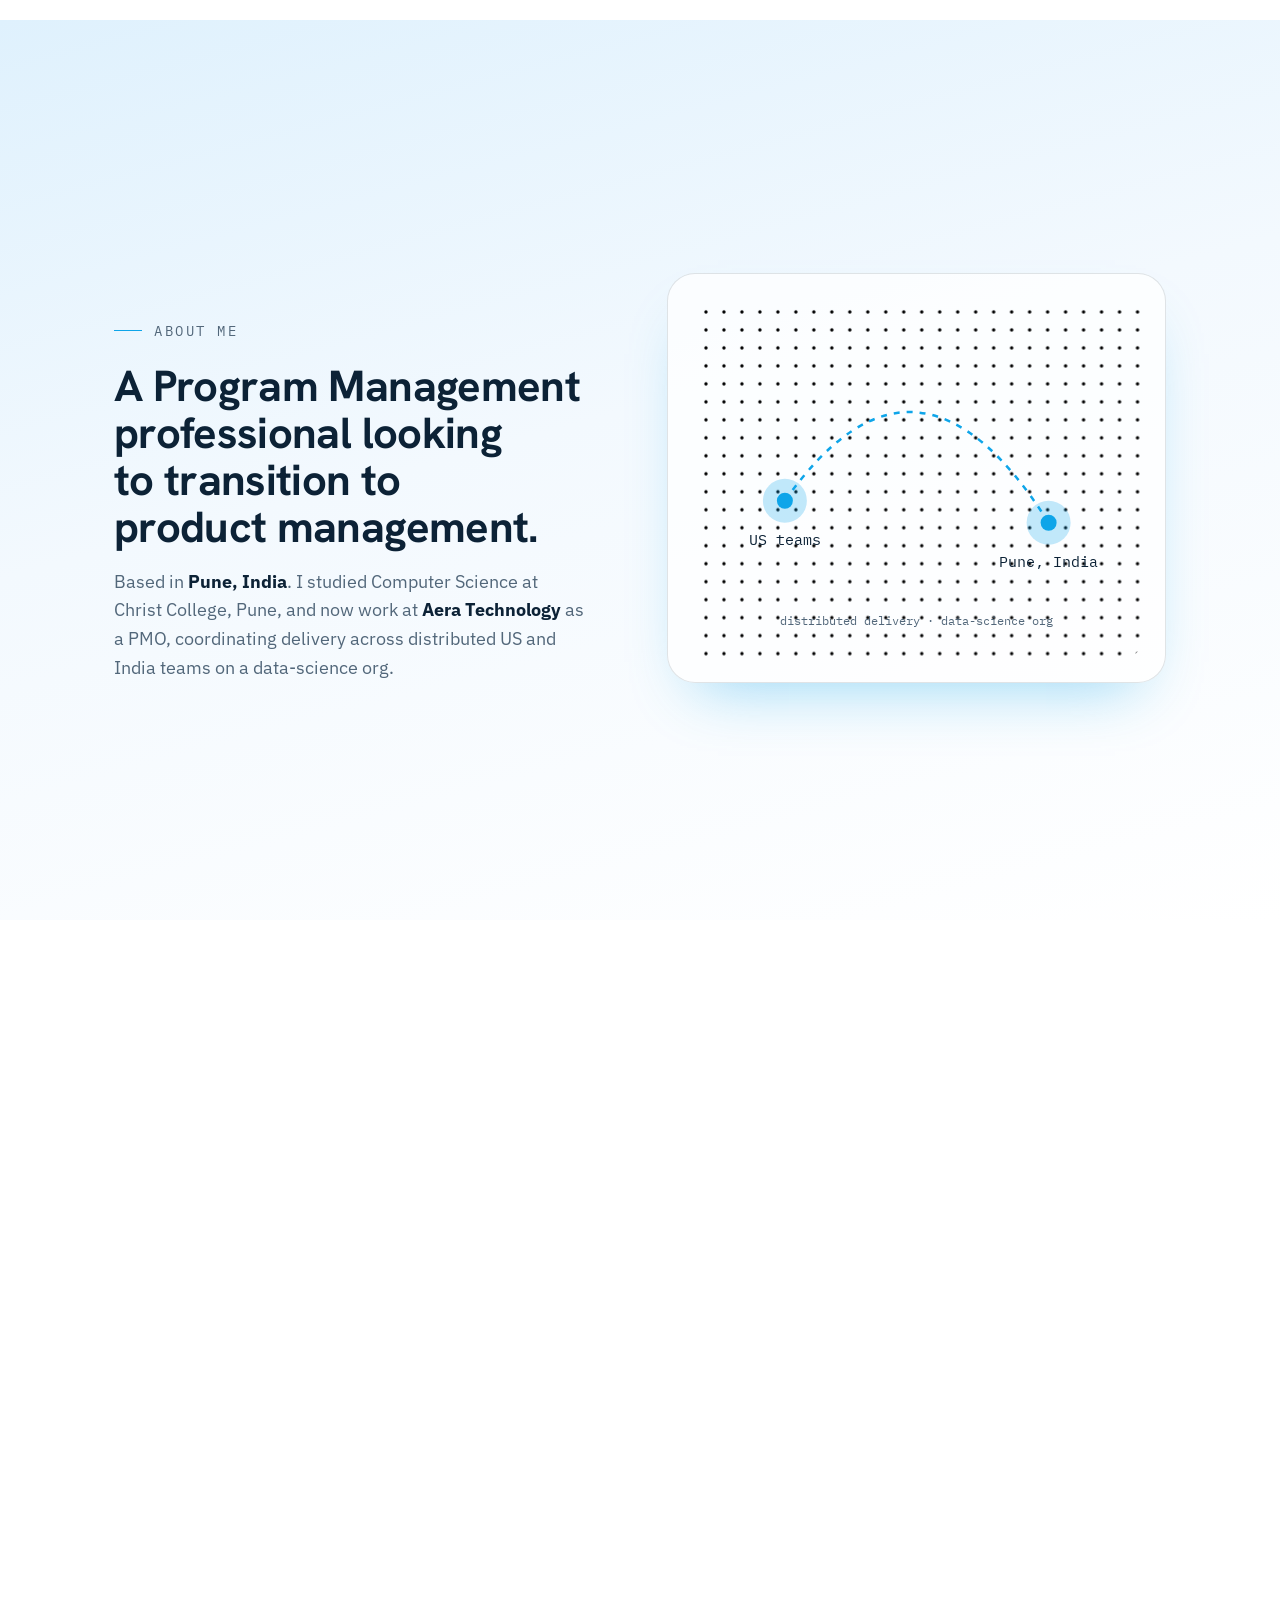
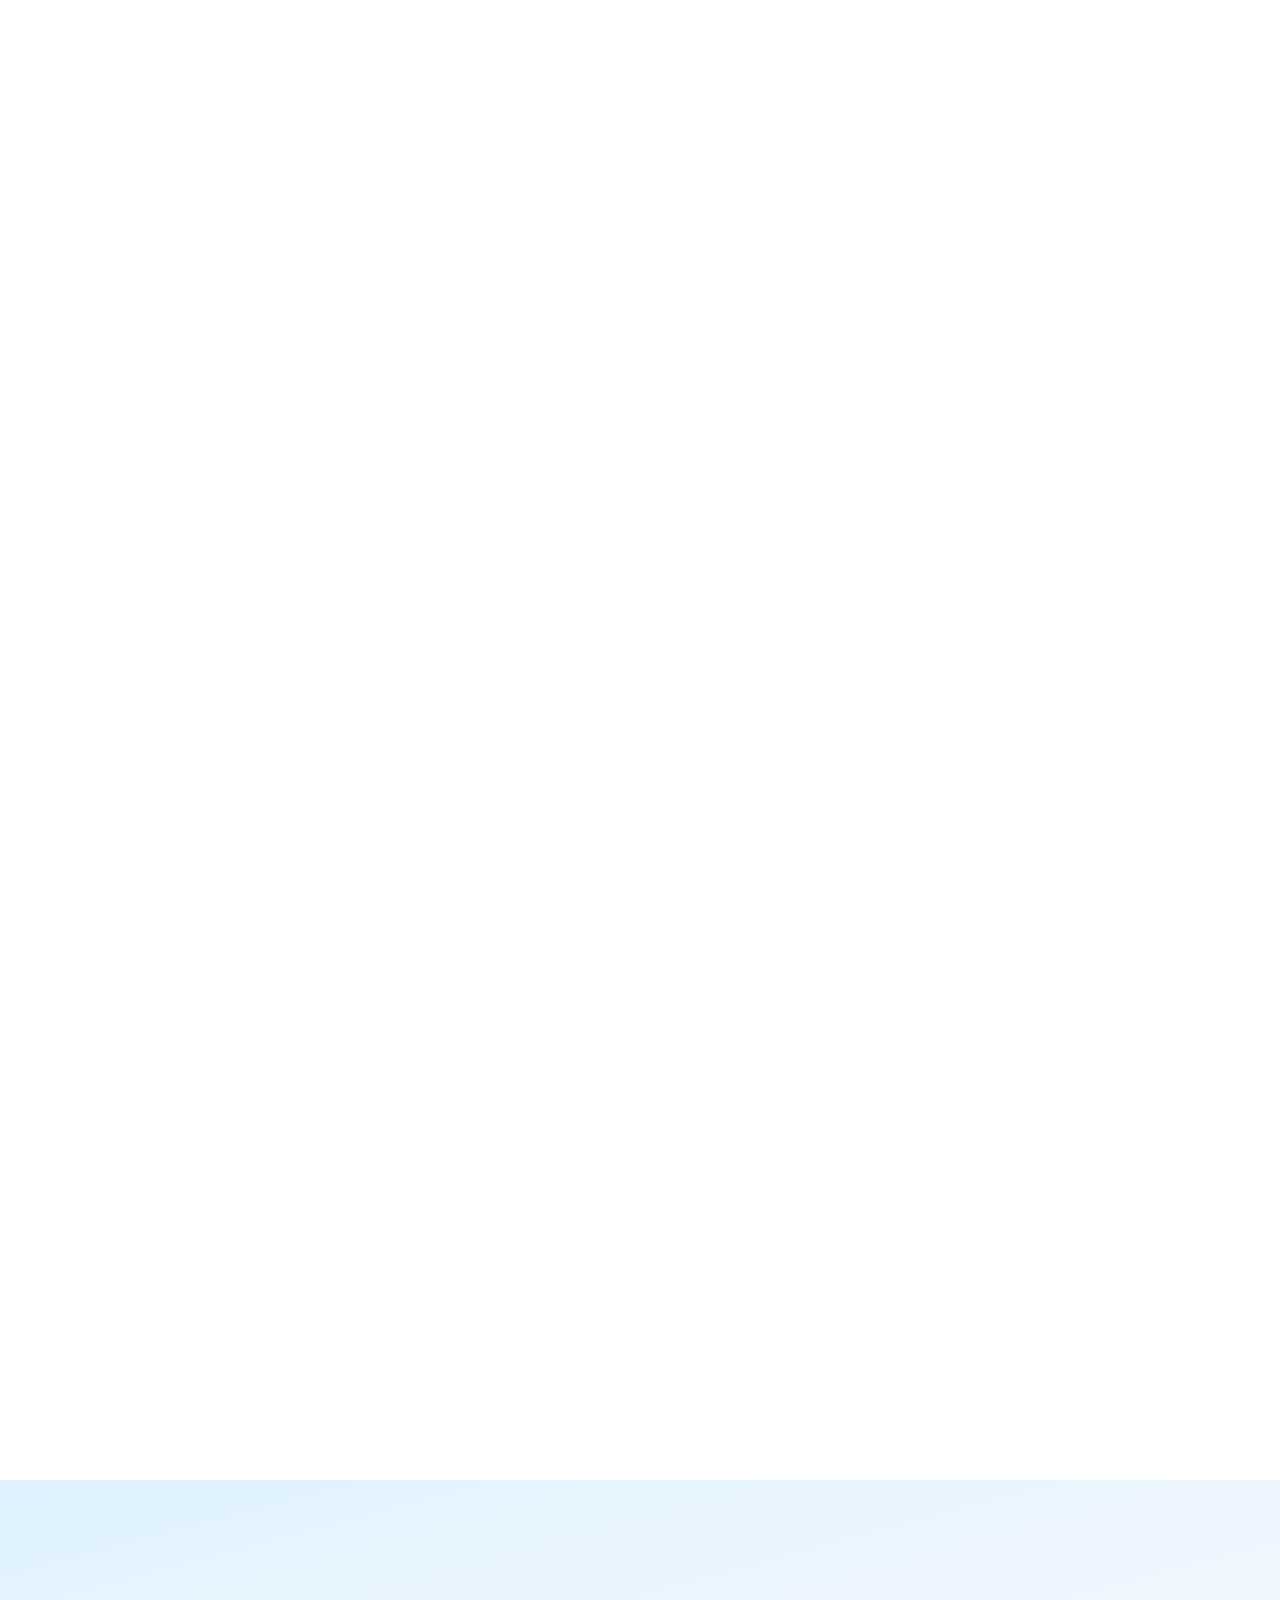
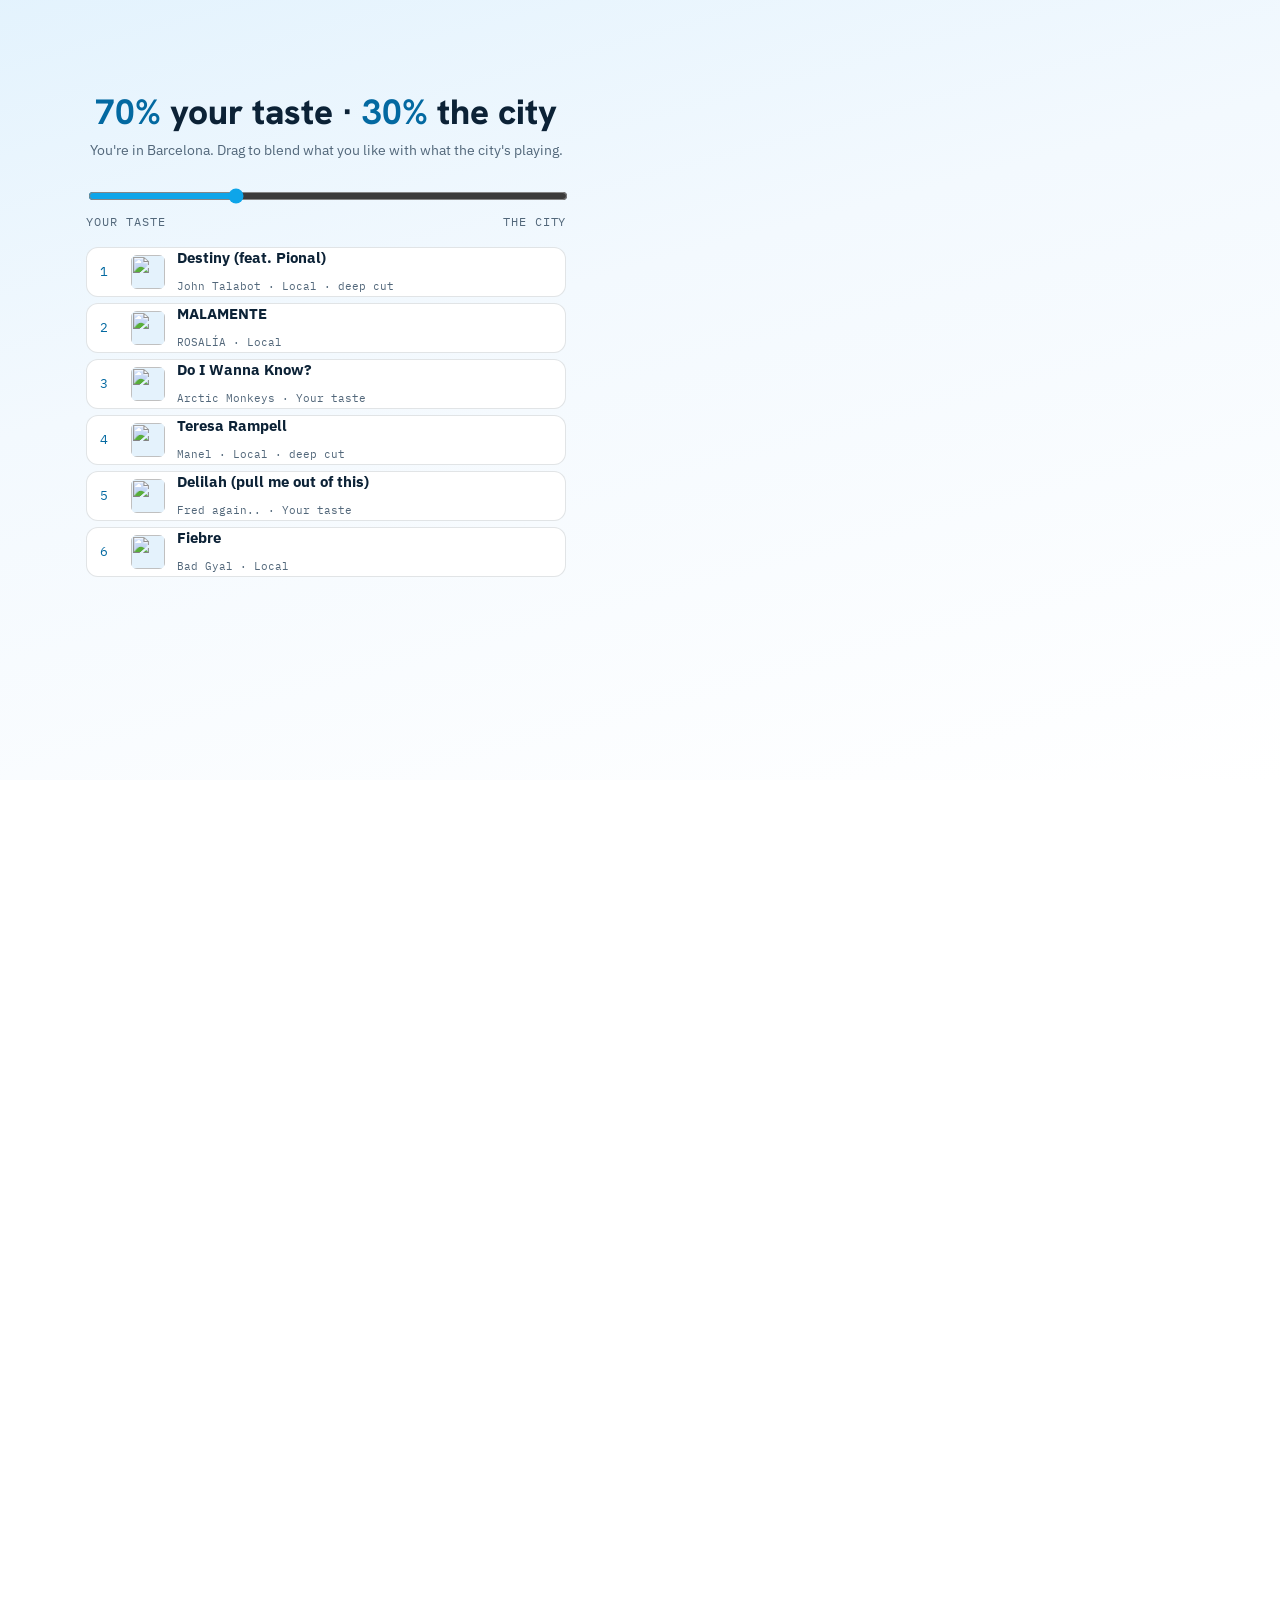
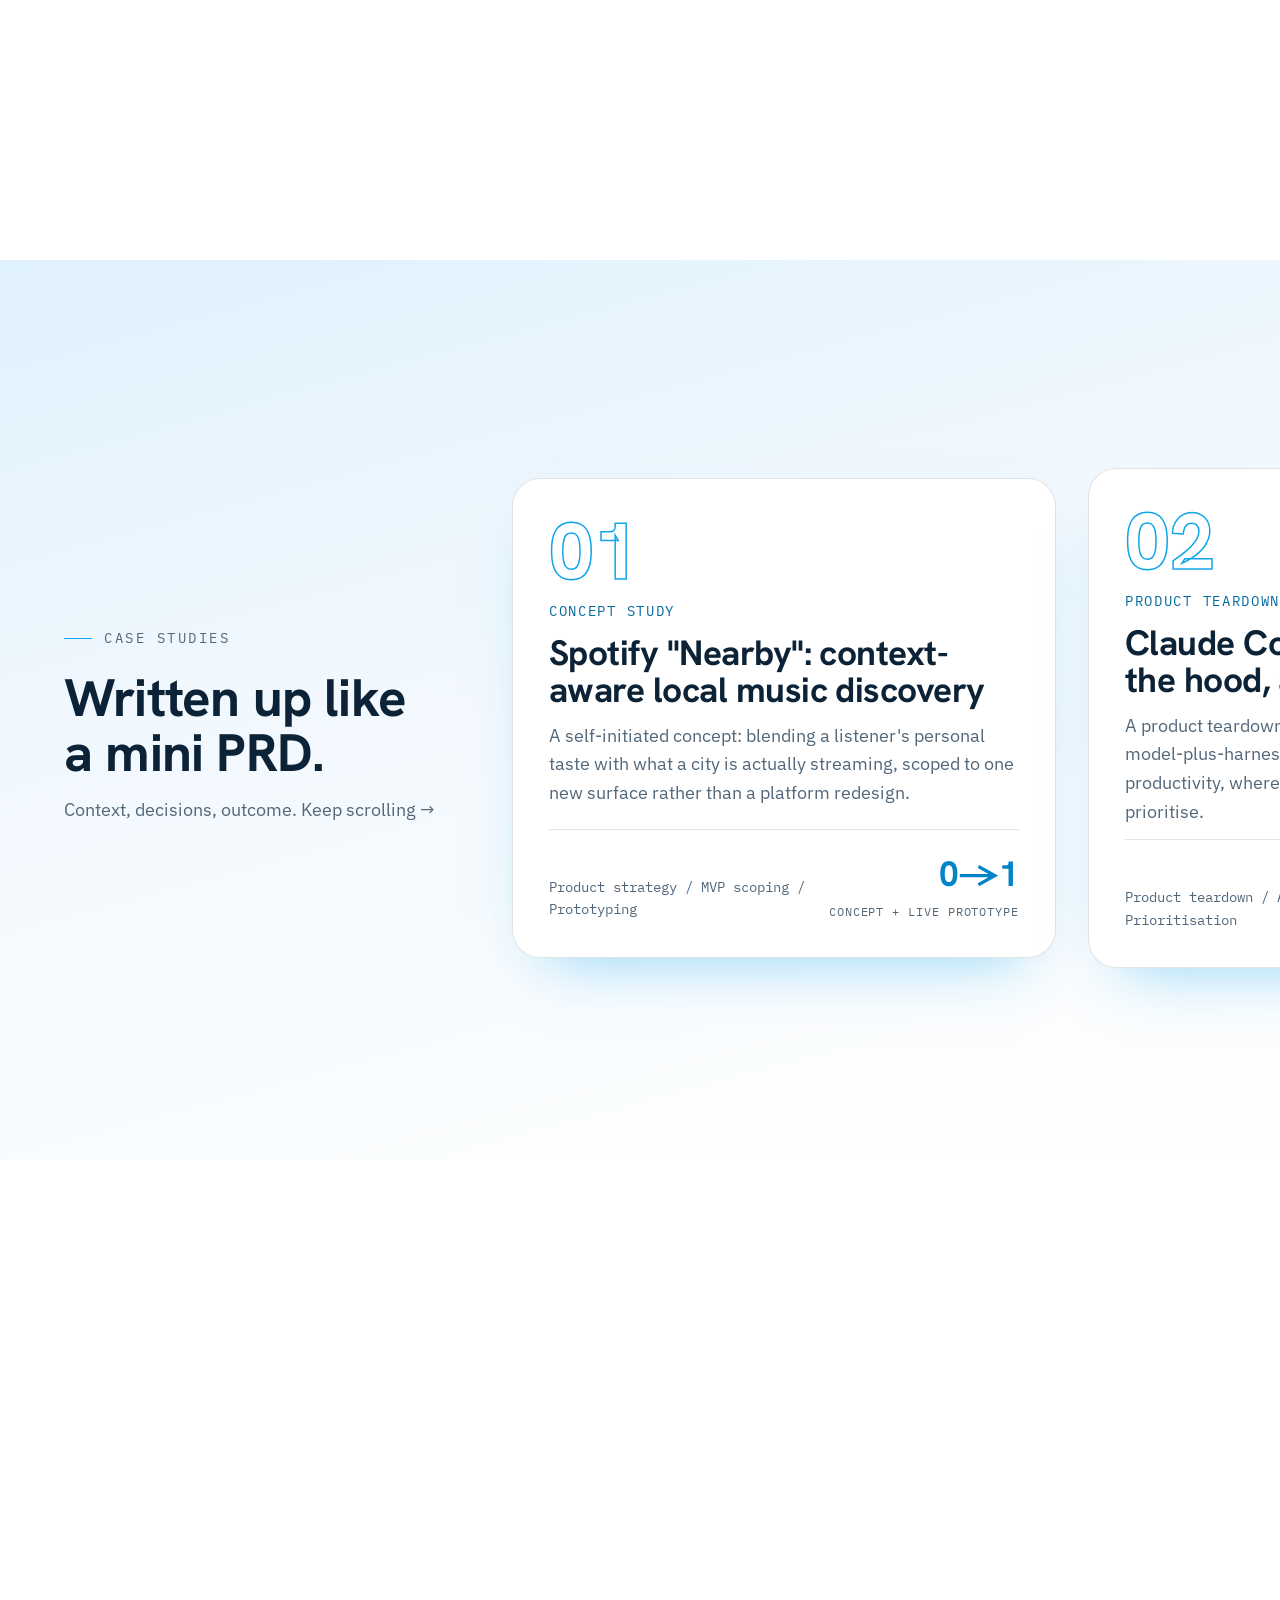
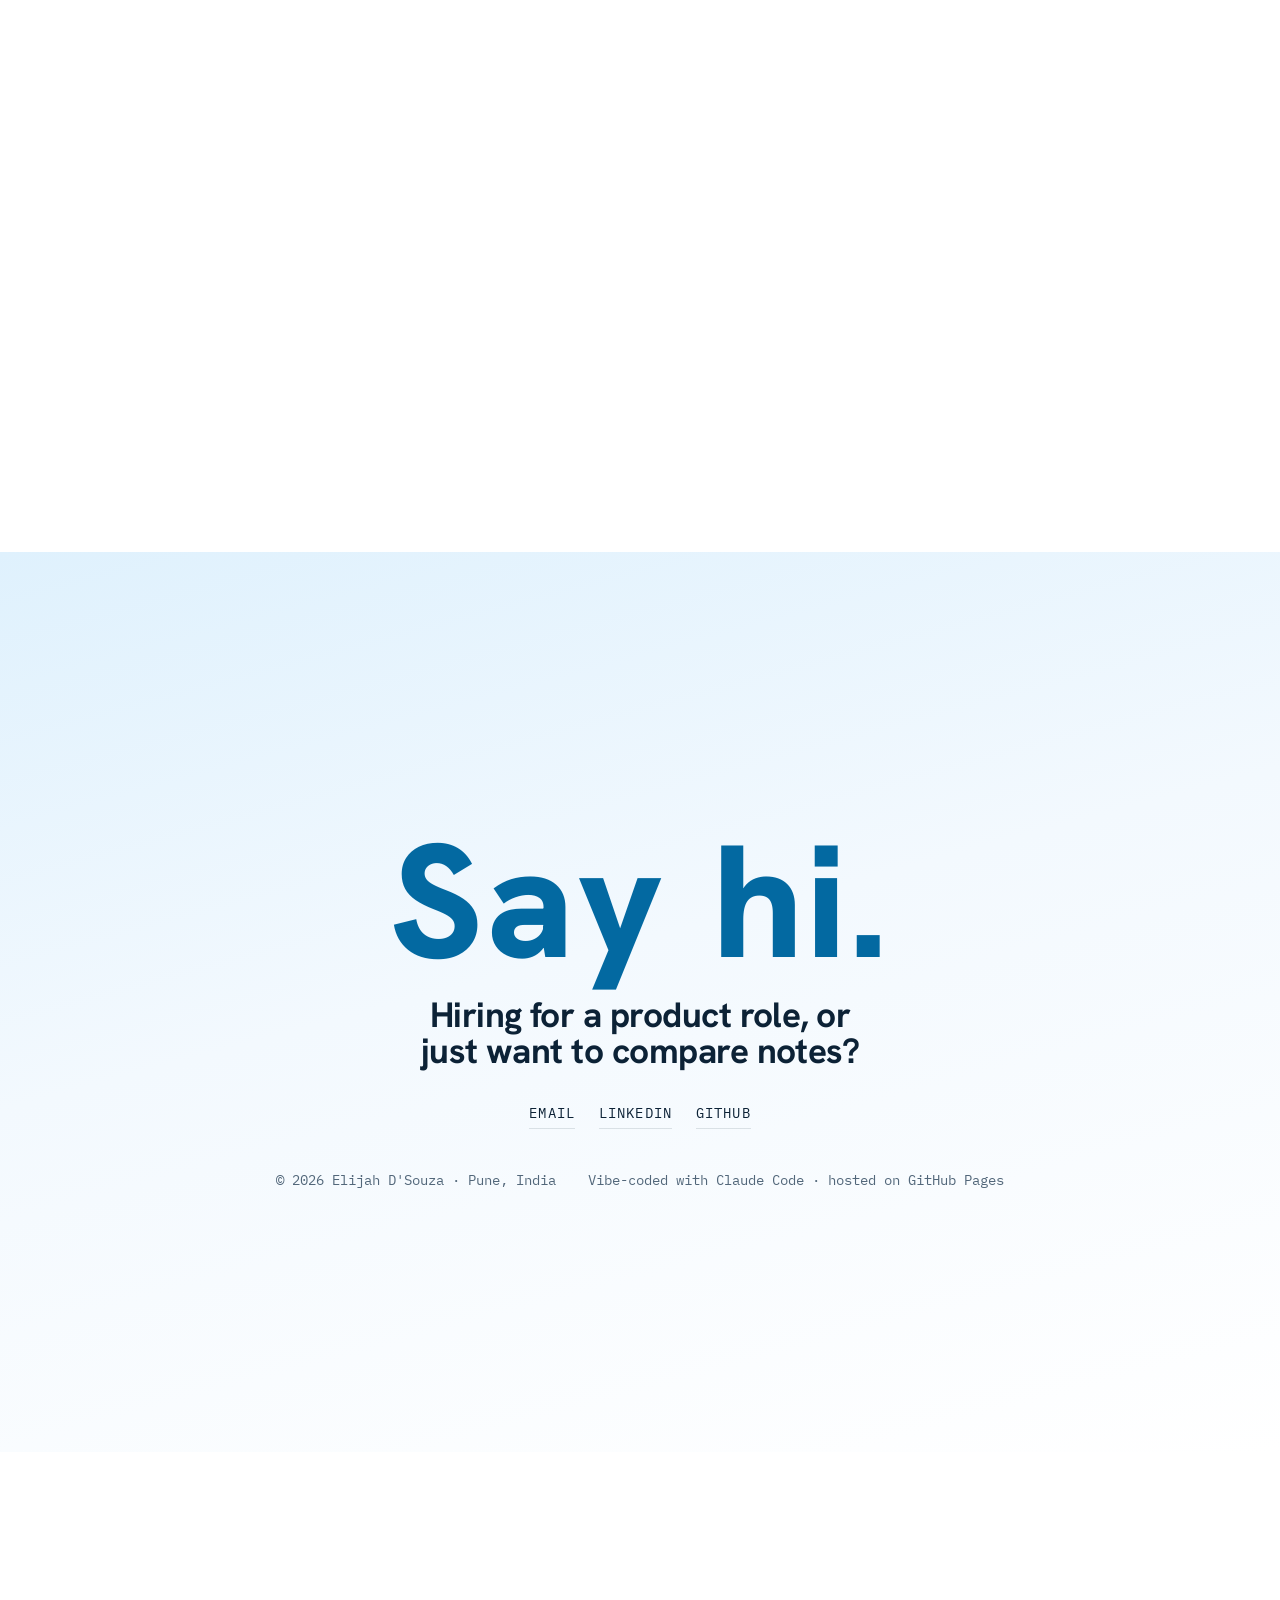
==== commit df7bd046: "Hero shows the name, which docks into the header as you scroll - "Elijah D'Souza" replaces the PRODU" ====
--- a/index.html
+++ b/index.html
@@ -34,7 +34,7 @@
   <a class="skip" href="#about">Skip to content</a>
 
   <header class="s-head">
-    <a class="s-mark" href="#top">Elijah <b>D'Souza</b><small>Product portfolio</small></a>
+    <a class="s-mark" href="#top" aria-label="Elijah D'Souza, back to the top"><span class="s-mark__name">Elijah <b>D'Souza</b></span><small>Product portfolio</small></a>
     <div class="s-head__end">
       <button class="theme-toggle" type="button" aria-label="Toggle dark mode" data-theme-toggle>
         <svg class="i-sun" viewBox="0 0 24 24" fill="none" stroke="currentColor" stroke-width="2" stroke-linecap="round" aria-hidden="true"><circle cx="12" cy="12" r="4.5"/><path d="M12 2v2M12 20v2M4.9 4.9l1.4 1.4M17.7 17.7l1.4 1.4M2 12h2M20 12h2M4.9 19.1l1.4-1.4M17.7 6.3l1.4-1.4"/></svg>
@@ -59,11 +59,8 @@
     <section class="pin" id="top" style="--len:1.8" data-land="0">
       <div class="stage">
         <div class="stage__inner">
-          <h1 class="hero-word" aria-label="Product">
-            <span class="hero-word__echo" aria-hidden="true">PRODUCT</span>
-            <span class="hero-word__main" aria-hidden="true"><span style="--i:0">P</span><span style="--i:1">R</span><span style="--i:2">O</span><span style="--i:3">D</span><span style="--i:4">U</span><span style="--i:5">C</span><span style="--i:6">T</span></span>
-          </h1>
-          <p class="hero-sub">Elijah D'Souza<small>Case studies, prototypes &amp; AI teardowns · Pune, open to remote</small></p>
+          <h1 class="hero-name"><span class="hero-name__inner" id="hero-name"><span class="w" style="--i:0">Elijah</span> <span class="w" style="--i:1"><b>D'Souza</b></span></span></h1>
+          <p class="hero-sub">Case studies, prototypes &amp; AI teardowns</p>
         </div>
         <div class="scroll-cue" aria-hidden="true"><i></i>Scroll</div>
       </div>
--- a/styles.css
+++ b/styles.css
@@ -451,6 +451,70 @@
 .nav__end { display: flex; align-items: center; gap: clamp(0.75rem, 3vw, 1.5rem); }
 
 /* =======================================================
+   Case-study pages: portfolio chrome (matches the home page)
+   ======================================================= */
+.cs-page main { padding-top: 4.6rem; }
+.s-head--page {
+  pointer-events: auto;
+  padding-block: 0.8rem;
+  background: color-mix(in srgb, var(--ground) 84%, transparent);
+  backdrop-filter: blur(10px);
+  border-bottom: 1px solid var(--hairline-2);
+}
+.s-links { display: flex; gap: 0.25rem; margin-right: 0.25rem; }
+.s-links a {
+  font-family: var(--font-display); font-weight: 600; font-size: 0.95rem;
+  text-decoration: none; color: var(--muted);
+  padding: 0.45rem 0.8rem; border-radius: 999px;
+  transition: background 0.2s var(--ease), color 0.2s var(--ease);
+}
+.s-links a:hover { background: var(--surface); color: var(--ink); }
+@media (max-width: 760px) { .s-links { display: none; } .cs-page .s-mark small { display: none; } }
+.read-bar { position: absolute; left: 0; right: 0; bottom: -1px; height: 3px; }
+.read-bar span { display: block; height: 100%; width: var(--read, 0%); background: var(--accent); }
+
+.cs-page .cs-hero { position: relative; isolation: isolate; padding-block: clamp(3.5rem, 8vw, 6rem) clamp(2.5rem, 5vw, 3.75rem); }
+.cs-page .cs-hero::before {
+  content: ""; position: absolute; z-index: -1; inset: 0 calc(50% - 50vw);
+  background: var(--sky-wash); border-bottom: 1px solid var(--hairline-2);
+}
+.cs-page .cs-hero h1 { font-weight: 800; font-size: clamp(2.3rem, 1.7rem + 3vw, 4.2rem); max-width: 22ch; letter-spacing: -0.02em; }
+.cs-page .cs-hero .lead { font-size: var(--step-1); max-width: 52ch; }
+.cs-page .cs-back {
+  display: inline-flex; align-items: center; gap: 0.4rem;
+  padding: 0.45rem 0.95rem; border-radius: 999px;
+  background: var(--ground); border: 1px solid var(--hairline);
+}
+.cs-page .cs-back:hover { border-color: var(--accent); }
+.cs-page .section { border-top: 0; }
+.cs-page .cs-meta {
+  background: var(--surface); border: 1px solid var(--hairline); border-radius: 20px;
+  padding: 1.25rem 1.4rem;
+}
+.cs-page .cs-meta a { color: var(--accent-ink); }
+.cs-page .cs-body h2 { font-weight: 800; }
+.cs-page .cs-body blockquote {
+  background: var(--accent-soft); border-left: 3px solid var(--accent);
+  border-radius: 0 16px 16px 0; padding: 1rem 1.25rem; color: var(--ink);
+}
+.cs-page .callout { border-radius: 18px; padding: 1.3rem 1.5rem; }
+.cs-page .metric-band { border-radius: 18px; }
+.cs-page .cs-figure { border-radius: 22px; }
+.cs-page .cs-table-wrap { border: 1px solid var(--hairline); border-radius: 18px; padding: 0.25rem 0.75rem; background: var(--ground); }
+.cs-page .cs-table tr:last-child td { border-bottom: 0; }
+.cs-page .cs-body a { color: var(--accent-ink); }
+.cs-page .cs-next { border-top: 0; }
+.cs-page .cs-next a {
+  font-size: var(--step-0); padding: 0.8rem 1.3rem; border-radius: 999px;
+  background: var(--surface); border: 1px solid var(--hairline); color: var(--ink);
+}
+.cs-page .cs-next a:last-child { background: var(--accent-ink); border-color: var(--accent-ink); color: #fff; }
+:root[data-theme="dark"] .cs-page .cs-next a:last-child { background: var(--accent); border-color: var(--accent); color: #0c2236; }
+@media (prefers-color-scheme: dark) { :root:not([data-theme="light"]) .cs-page .cs-next a:last-child { background: var(--accent); border-color: var(--accent); color: #0c2236; } }
+.cs-page .cs-next a:hover { color: inherit; filter: brightness(1.05); }
+.cs-page .foot { border-top: 1px solid var(--hairline-2); }
+
+/* =======================================================
    Home: scroll story
    A chapter is a tall .pin section; its .stage sticks to the
    viewport while scroll progress (--p, 0→1) drives the scene.
@@ -519,37 +583,28 @@
 }
 .stage__inner { width: 100%; max-width: var(--maxw); margin-inline: auto; padding: 6rem var(--pad-x) 5rem; }
 
-/* ---- 1 · hero ---- */
-.hero-word {
-  position: relative; text-align: center; line-height: 0.9;
-  font-family: var(--font-display); font-weight: 800;
-  font-size: clamp(3.2rem, 14vw, 12.5rem); letter-spacing: 0.06em;
-  transform: scale(calc(1 + var(--p, 0) * 0.5));
-  opacity: clamp(0, calc(1.7 - var(--p, 0) * 2.2), 1);
-}
-.hero-word__main { position: relative; z-index: 1; }
-.hero-word__main span {
-  display: inline-block;
-  background: linear-gradient(180deg, #38bdf8, #0369a1);
-  -webkit-background-clip: text; background-clip: text; color: transparent;
-  animation: letterIn 0.9s var(--ease) both;
-  animation-delay: calc(var(--i) * 70ms);
-}
-.hero-word__echo {
-  position: absolute; inset: 0;
-  color: transparent; -webkit-text-stroke: 1.5px color-mix(in srgb, var(--accent) 40%, transparent);
-  transform: translate(calc(-4% - var(--p, 0) * 10%), 9%);
-}
-@keyframes letterIn { from { opacity: 0; transform: translateY(0.35em) rotate(6deg); } to { opacity: 1; transform: none; } }
+/* ---- 1 · hero: the name, which docks into the header as you scroll ---- */
+.hero-name {
+  margin: 0; text-align: center;
+  font-family: var(--font-display); font-weight: 800; line-height: 1;
+  font-size: clamp(3rem, 11.5vw, 10rem); letter-spacing: -0.03em;
+}
+.hero-name__inner { display: inline-block; transform-origin: 0 0; will-change: transform; }
+.hero-name b { color: var(--accent-ink); font-weight: 800; }
+.hero-name .w { display: inline-block; animation: letterIn 0.9s var(--ease) both; animation-delay: calc(var(--i) * 120ms + 80ms); }
+@keyframes letterIn { from { opacity: 0; transform: translateY(0.35em) rotate(4deg); } to { opacity: 1; transform: none; } }
 .hero-sub {
-  margin-top: clamp(1.5rem, 4vw, 2.5rem); text-align: center;
-  font-family: var(--font-display); font-weight: 700; font-size: var(--step-2);
-  opacity: clamp(0, calc(1.3 - var(--p, 0) * 2.6), 1);
-}
-.hero-sub small {
-  display: block; margin-top: 0.6rem;
-  font-family: var(--font-body); font-weight: 400; font-size: var(--step-0); color: var(--muted);
-}
+  margin-top: clamp(1rem, 2.5vw, 1.75rem); text-align: center;
+  font-family: var(--font-body); font-weight: 500; font-size: var(--step-1); color: var(--muted);
+  opacity: clamp(0, calc(1 - var(--p, 0) * 3.2), 1);
+  transform: translateY(calc(var(--p, 0) * -1.5rem));
+  animation: subIn 0.9s var(--ease) 0.35s both;
+}
+@keyframes subIn { from { opacity: 0; } to { opacity: 1; } }
+/* the header mark only appears once the name has docked into it */
+.story .s-mark { opacity: 0; pointer-events: none; transition: opacity 0.18s linear; }
+.story .s-mark.is-docked { opacity: 1; pointer-events: auto; }
+.story .s-mark small { transition: opacity 0.3s var(--ease); }
 .scroll-cue {
   position: absolute; left: 50%; bottom: 4.75rem; transform: translateX(-50%);
   font-family: var(--font-mono); font-size: 0.72rem; letter-spacing: 0.16em; text-transform: uppercase;
@@ -664,7 +719,8 @@
   transform: translateY(calc(var(--r) * 3.5rem));
   transition: transform 0.45s var(--ease);
 }
-.blend__list .art { width: 2.1rem; height: 2.1rem; border-radius: 6px; display: grid; place-items: center; font-size: 1rem; flex: none; }
+.blend__list .art { width: 2.1rem; height: 2.1rem; border-radius: 6px; overflow: hidden; flex: none; background: var(--surface-2); }
+.blend__list .art img { width: 100%; height: 100%; object-fit: cover; display: block; }
 .blend__list .t { flex: 1; min-width: 0; }
 .blend__list .t b { display: block; font-size: 0.92rem; white-space: nowrap; overflow: hidden; text-overflow: ellipsis; }
 .blend__list .t span { font-family: var(--font-mono); font-size: 0.7rem; color: var(--muted); }
@@ -751,7 +807,8 @@
 .no-motion .pin { height: auto; }
 .no-motion .stage { position: relative; height: auto; min-height: 0; overflow: visible; }
 .no-motion .stage__inner { padding-block: 5rem 3rem; }
-.no-motion .hero-word, .no-motion .hero-sub, .no-motion .outro__word span { transform: none; opacity: 1; }
+.no-motion .hero-sub, .no-motion .outro__word span { transform: none; opacity: 1; }
+.no-motion .story .s-mark { opacity: 1; pointer-events: auto; }
 .no-motion .scroll-cue { display: none; }
 .no-motion .steps { min-height: 0; display: grid; gap: 2.5rem; }
 .no-motion .step { position: static; opacity: 1; transform: none; pointer-events: auto; }
@@ -776,7 +833,9 @@
     --step--1: 8.5pt; --step-0: 10pt; --step-1: 12.5pt; --step-2: 16pt; --step-3: 24pt;
   }
   body { background: #fff; -webkit-print-color-adjust: exact; print-color-adjust: exact; }
-  .nav, .skip, .cs-back, .cs-next, .foot, .theme-toggle { display: none !important; }
+  .nav, .s-head, .skip, .cs-back, .cs-next, .foot, .theme-toggle { display: none !important; }
+  .cs-page main { padding-top: 0; }
+  .cs-page .cs-hero::before { display: none; }
   .wrap { max-width: none; padding-inline: 0; }
   .section { padding-block: 0; }
   .cs-hero { padding-block: 0 1.25rem; }
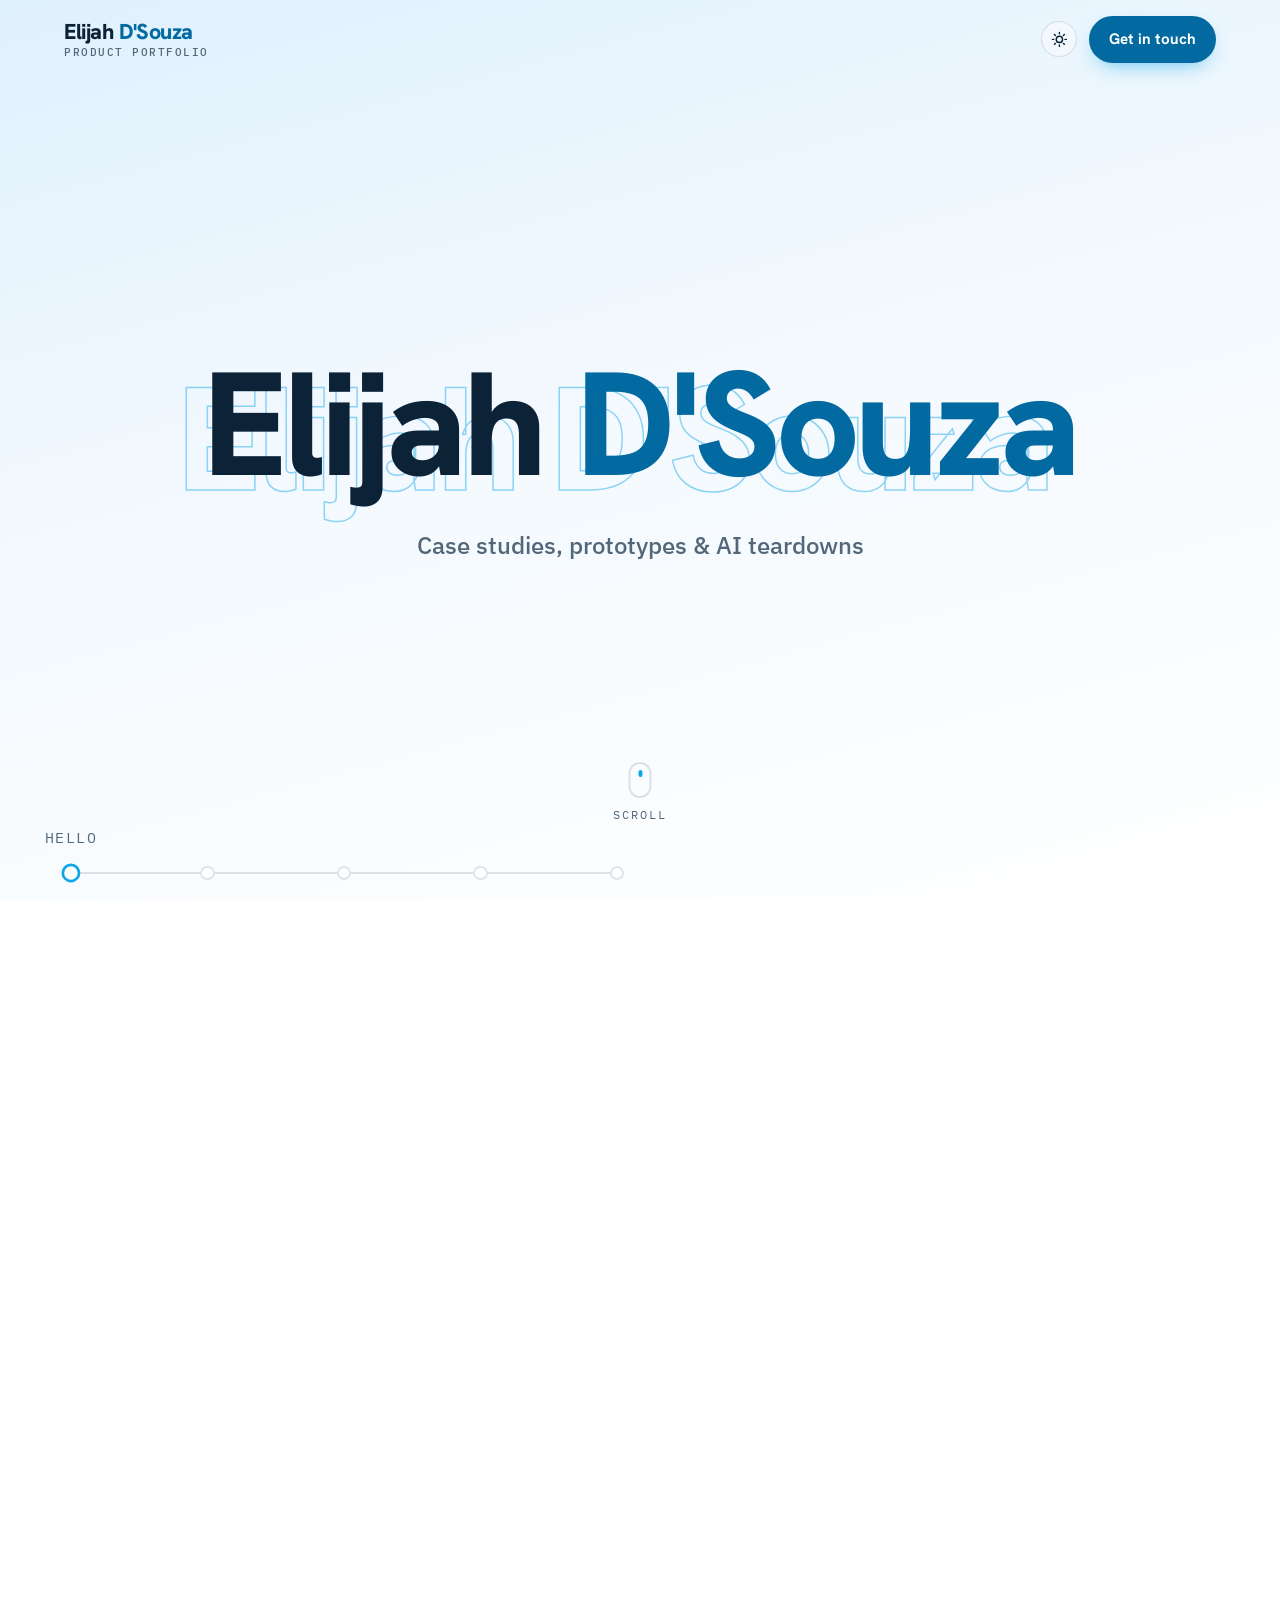
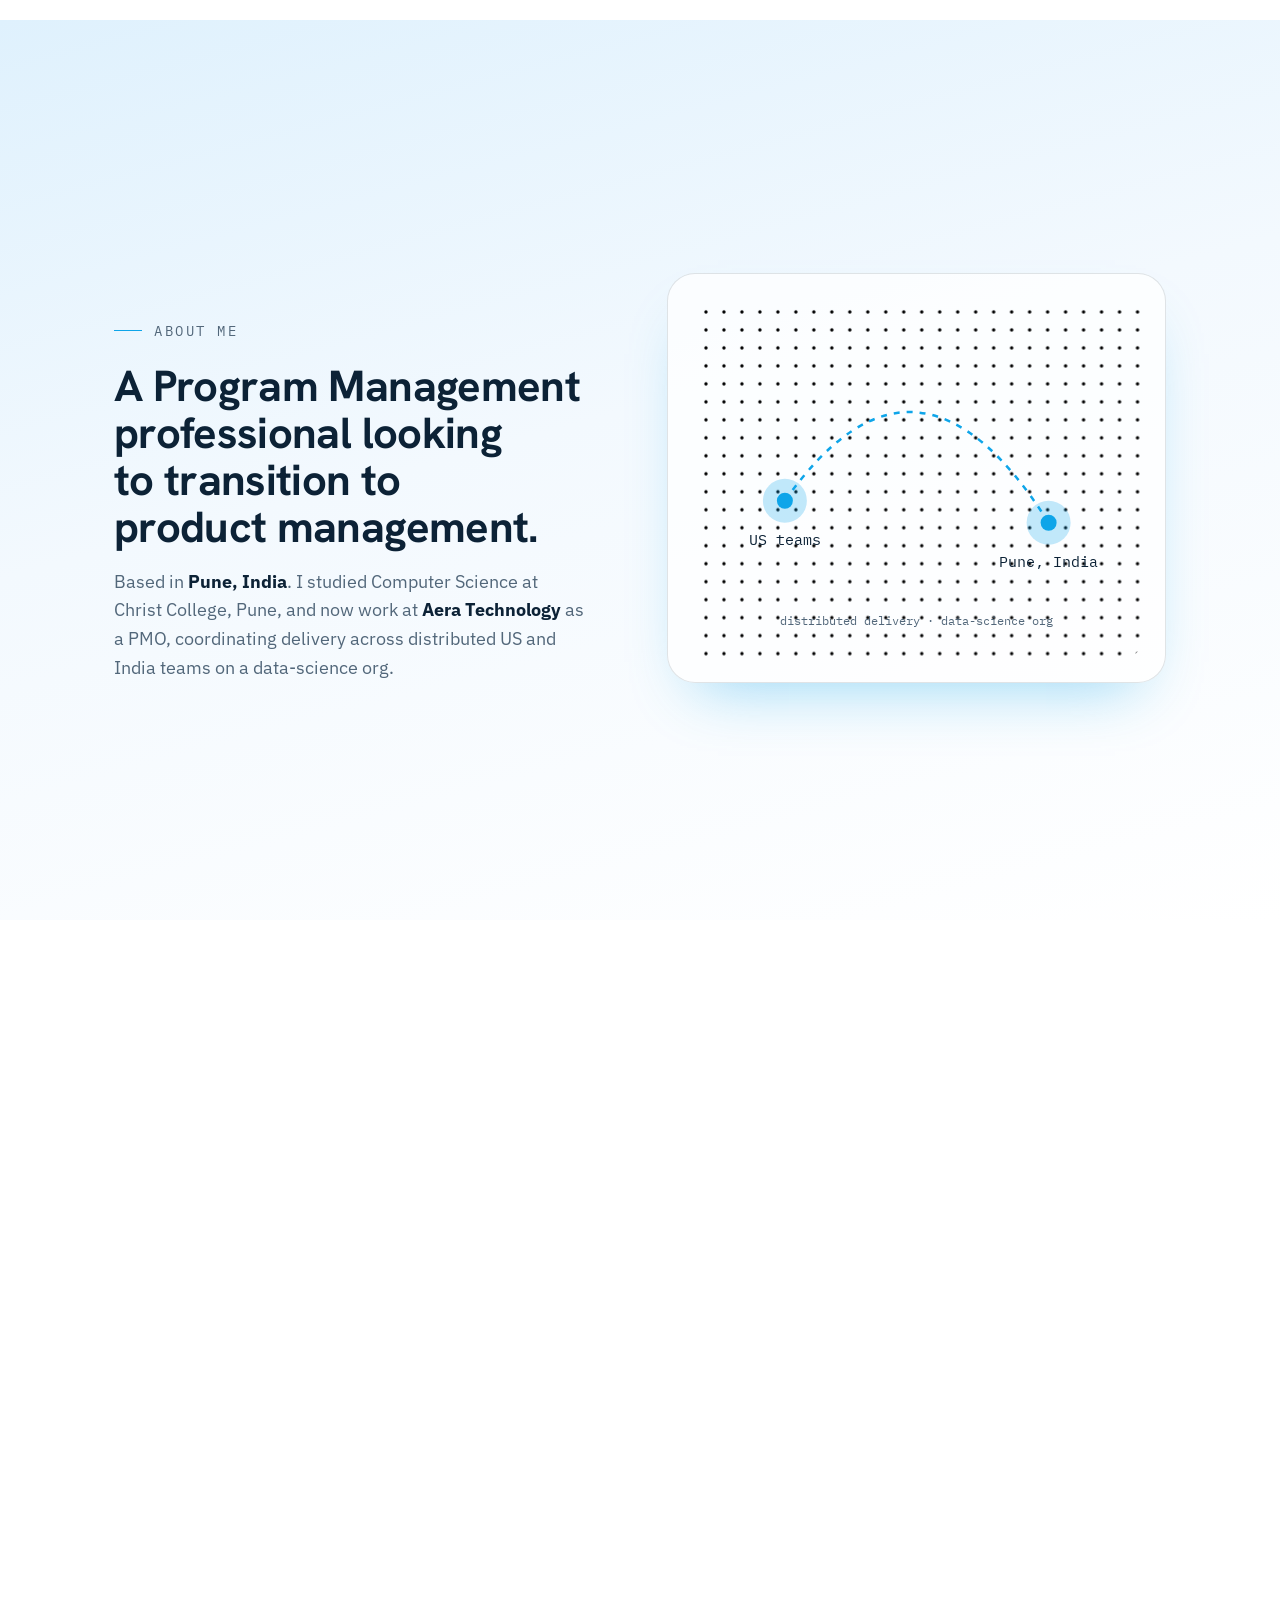
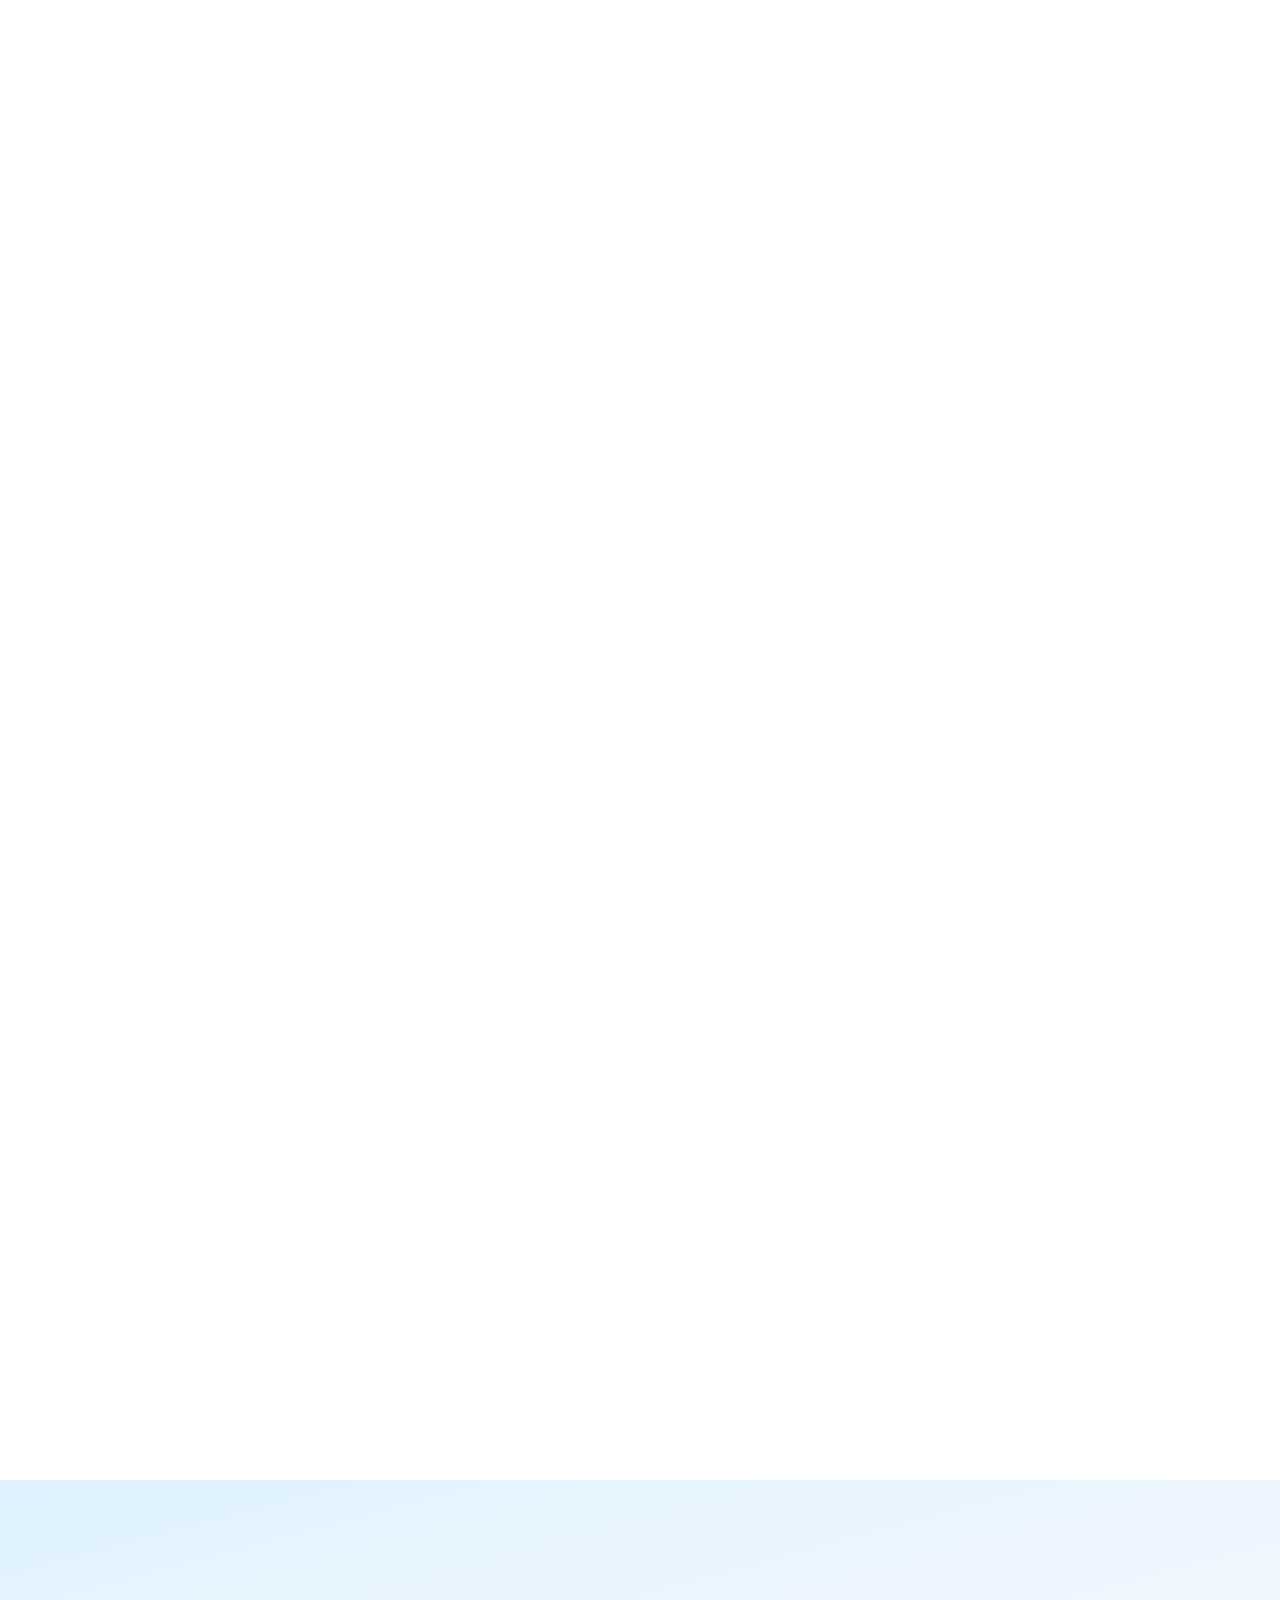
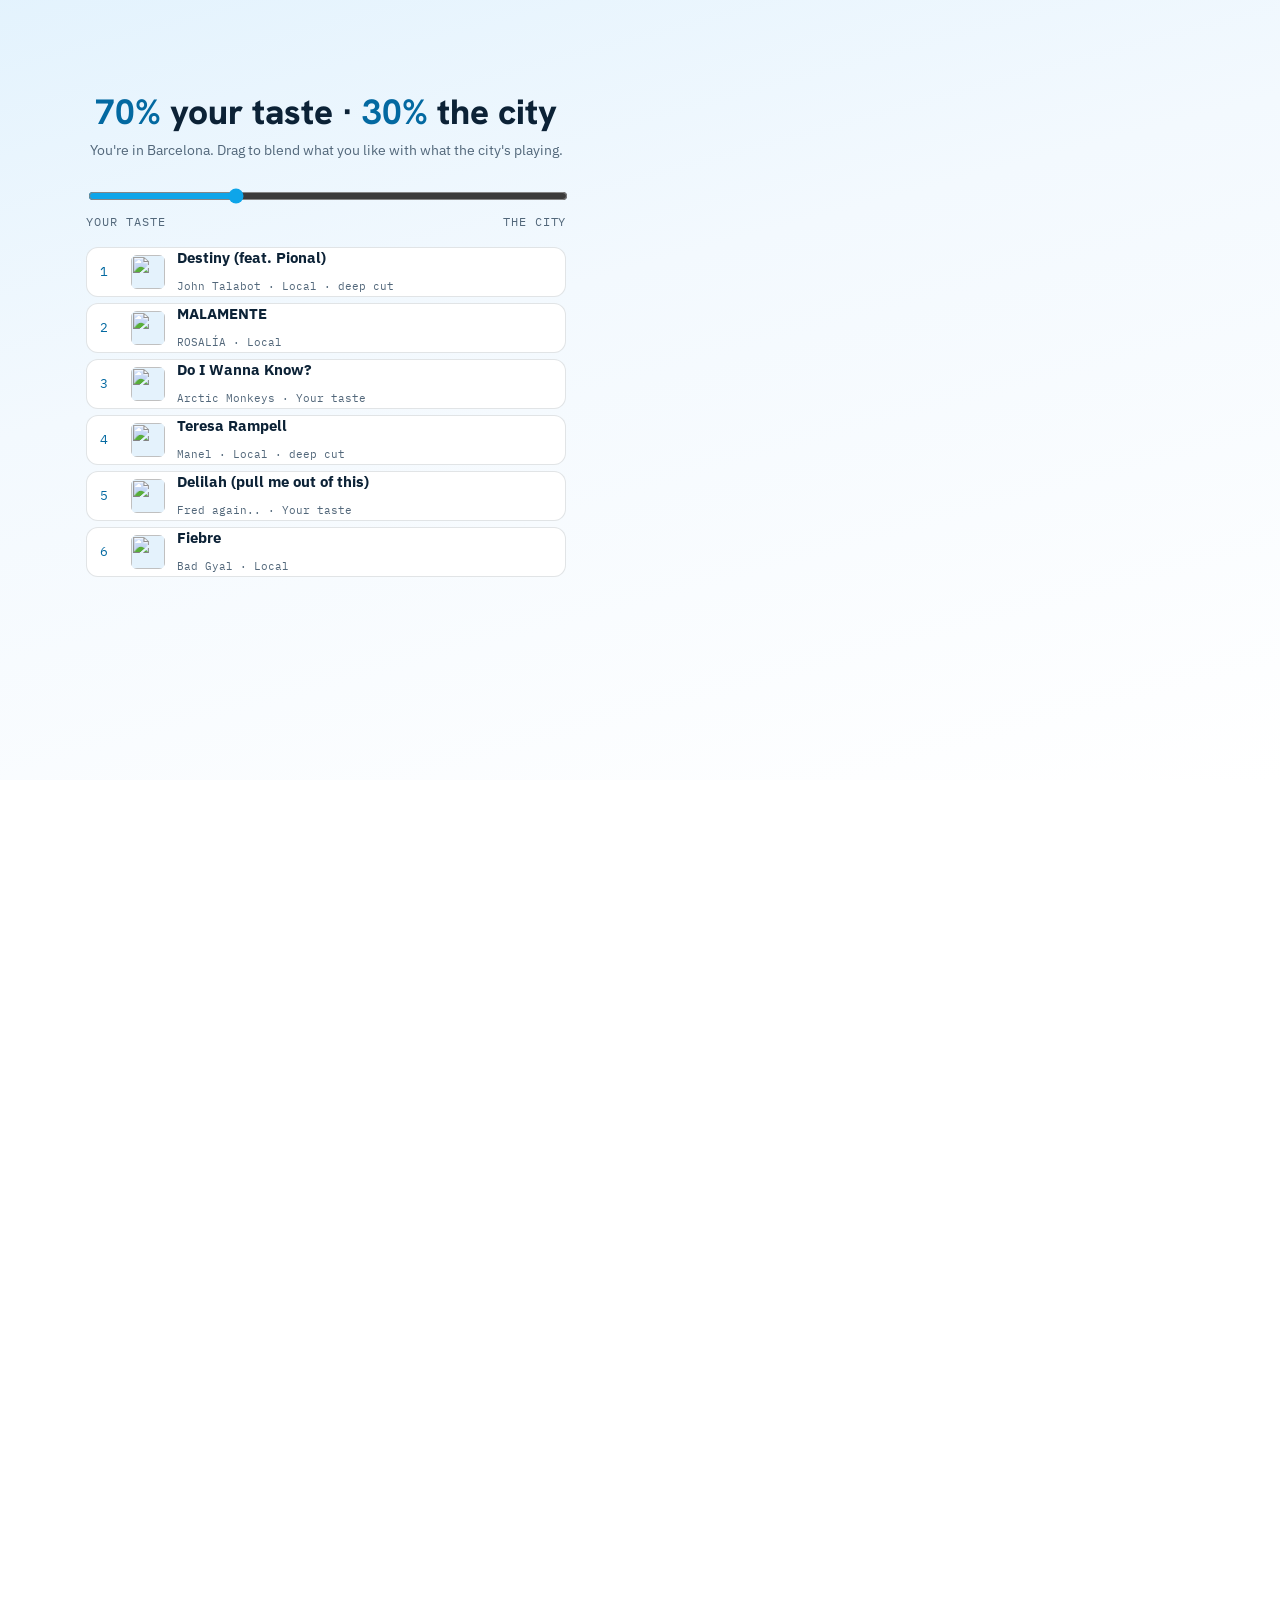
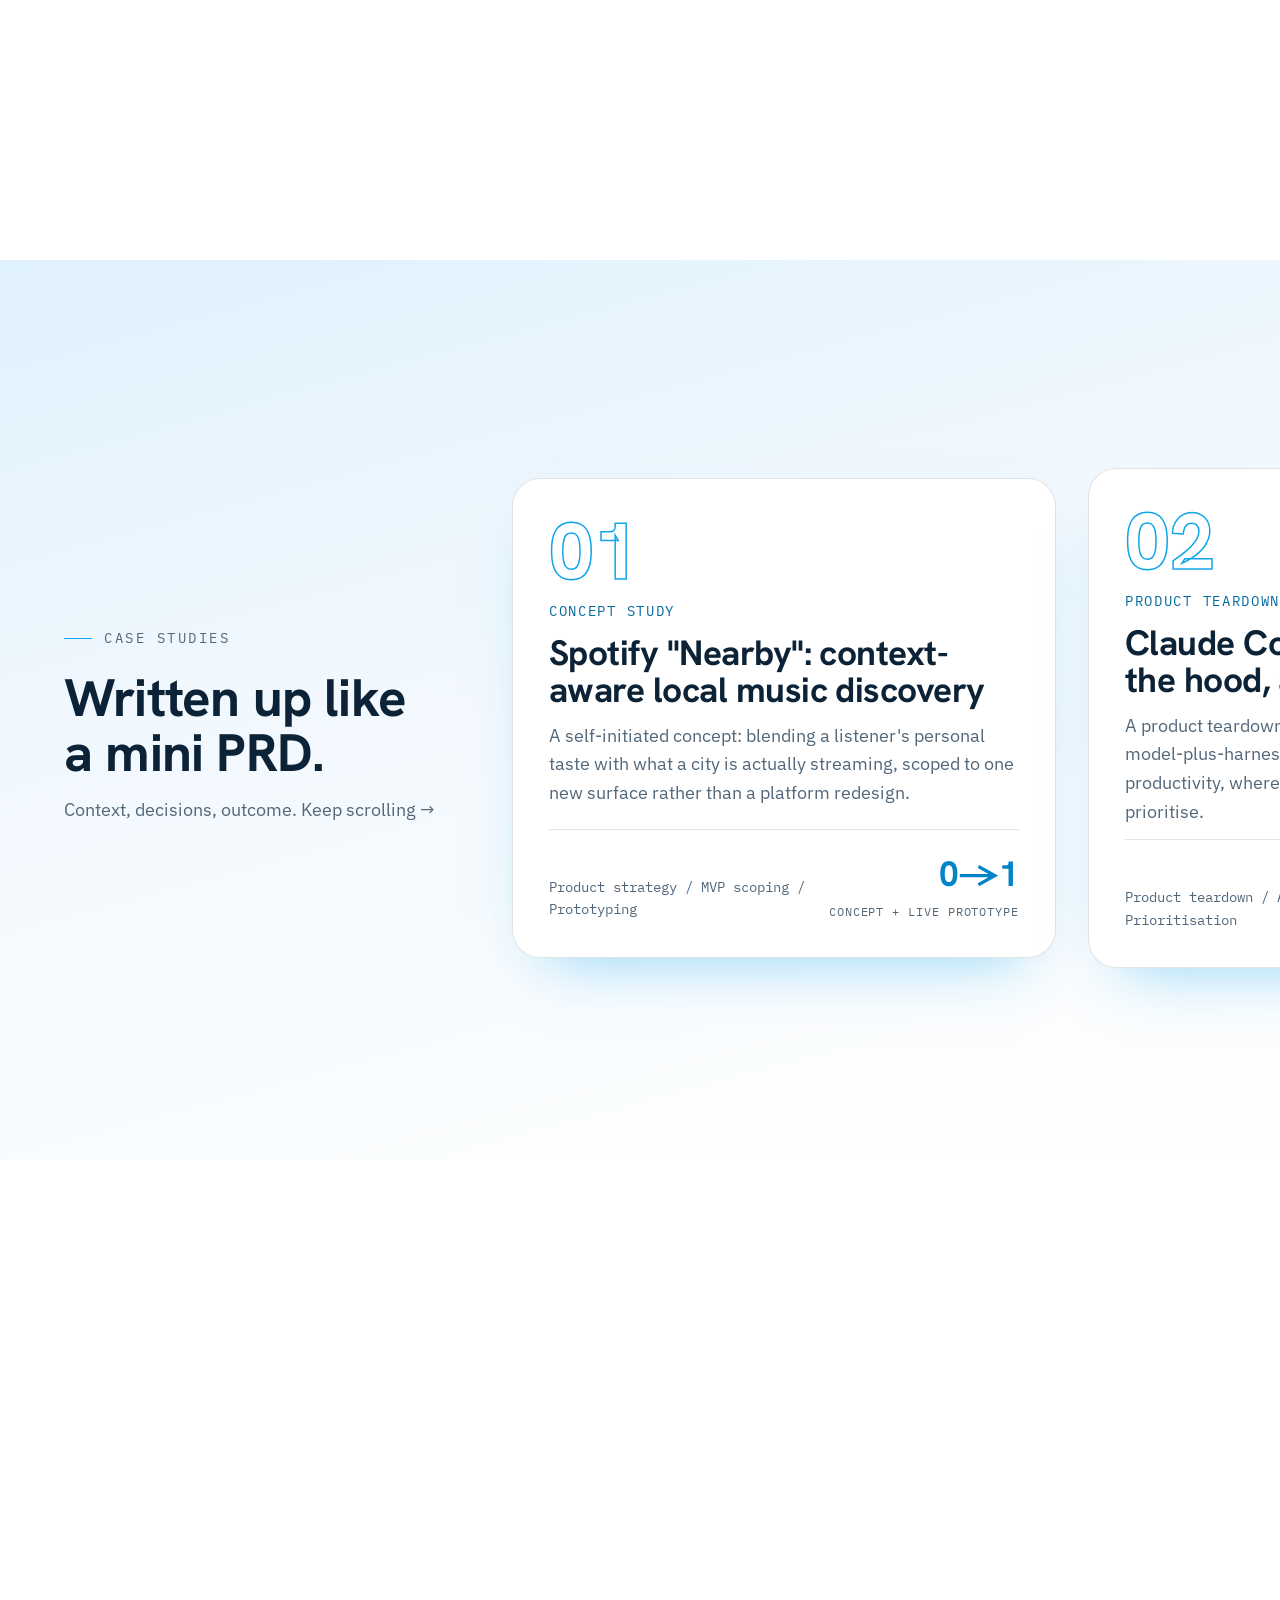
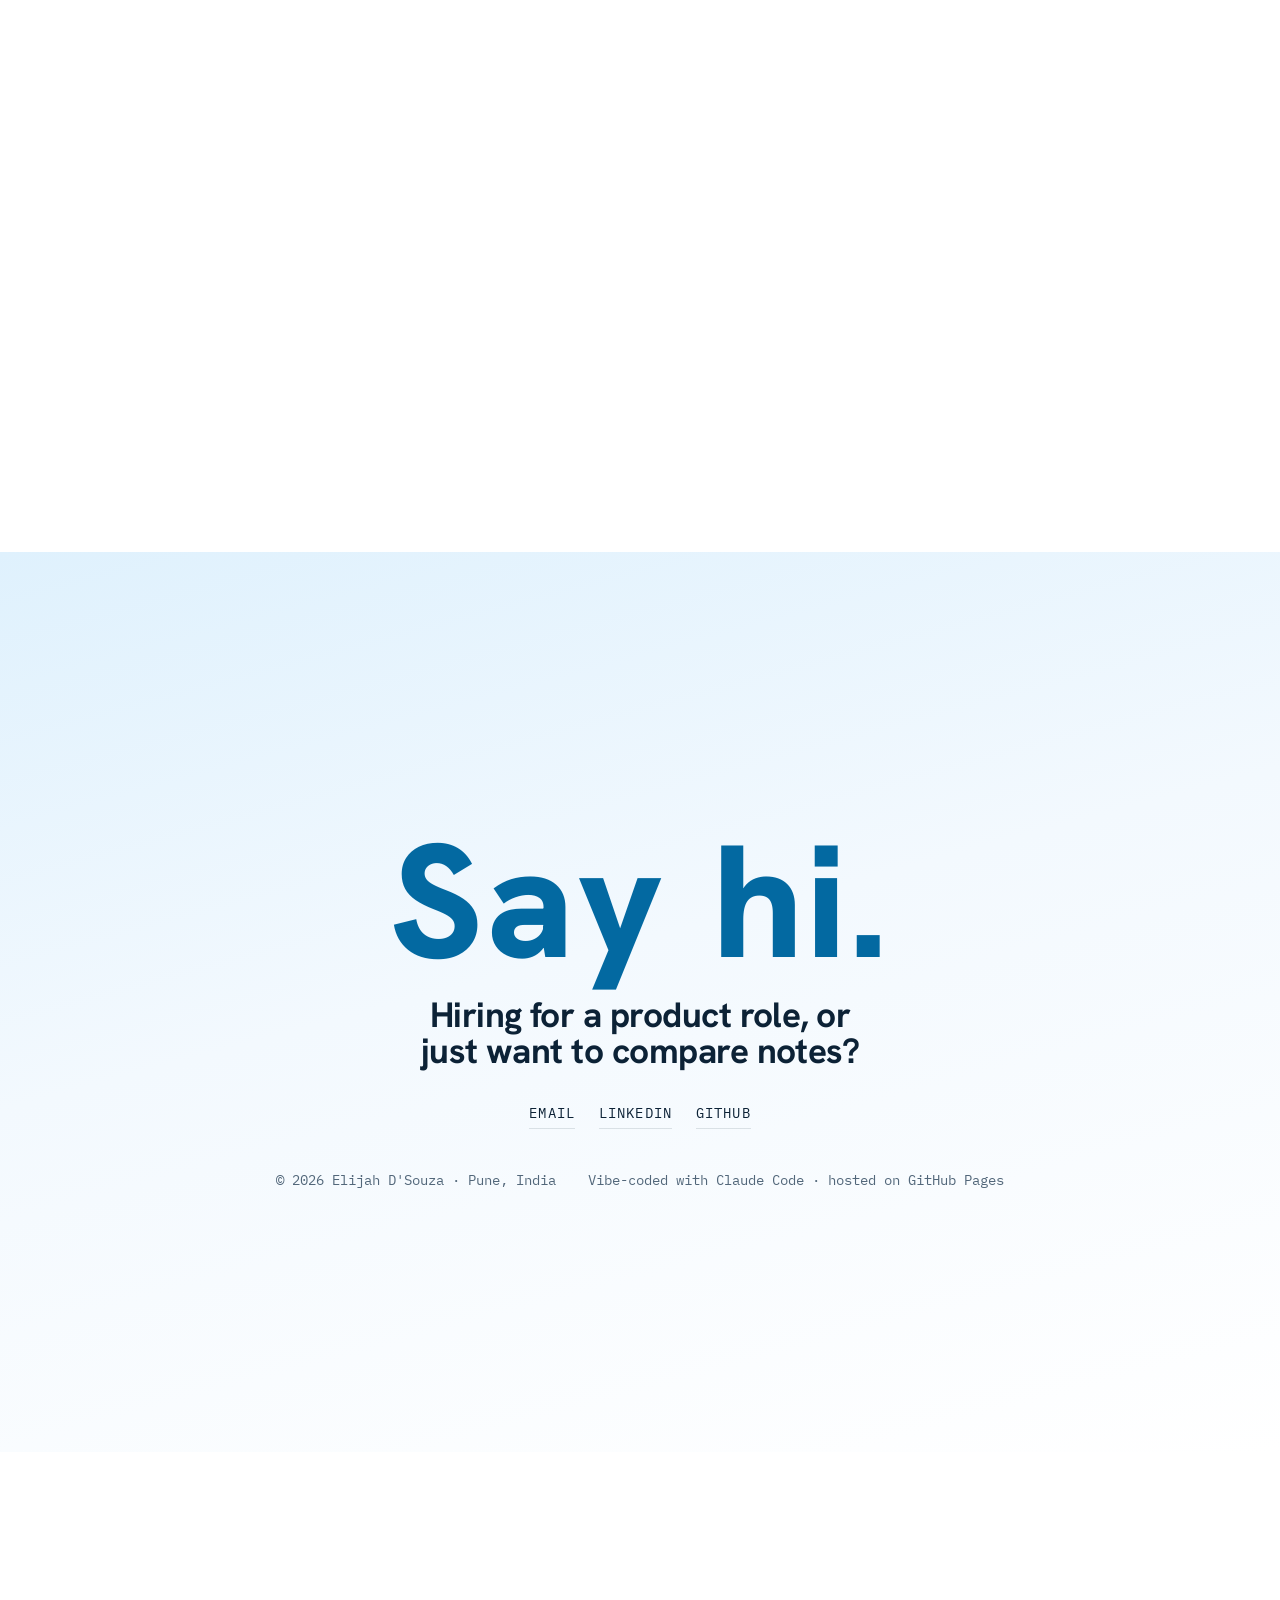
==== commit e196dfbb: "Bring back the offset outline echo behind the hero name Co-Authored-By: Claude Opus 5.5 <noreply@ant" ====
--- a/index.html
+++ b/index.html
@@ -28,7 +28,7 @@
   <link rel="preconnect" href="https://fonts.gstatic.com" crossorigin />
   <link rel="stylesheet" href="https://fonts.googleapis.com/css2?family=Hanken+Grotesk:wght@500;600;700;800&family=IBM+Plex+Mono:wght@400;500&family=IBM+Plex+Sans:wght@400;500;600&display=swap" />
 
-  <link rel="stylesheet" href="./styles.css" />
+  <link rel="stylesheet" href="./styles.css?v=20261016c" />
 </head>
 <body class="story">
   <a class="skip" href="#about">Skip to content</a>
@@ -59,7 +59,7 @@
     <section class="pin" id="top" style="--len:1.8" data-land="0">
       <div class="stage">
         <div class="stage__inner">
-          <h1 class="hero-name"><span class="hero-name__inner" id="hero-name"><span class="w" style="--i:0">Elijah</span> <span class="w" style="--i:1"><b>D'Souza</b></span></span></h1>
+          <h1 class="hero-name"><span class="hero-name__echo" aria-hidden="true">Elijah D'Souza</span><span class="hero-name__inner" id="hero-name"><span class="w" style="--i:0">Elijah</span> <span class="w" style="--i:1"><b>D'Souza</b></span></span></h1>
           <p class="hero-sub">Case studies, prototypes &amp; AI teardowns</p>
         </div>
         <div class="scroll-cue" aria-hidden="true"><i></i>Scroll</div>
@@ -219,6 +219,6 @@
     </section>
   </main>
 
-  <script src="./main.js"></script>
+  <script src="./main.js?v=20261016b"></script>
 </body>
 </html>
--- a/styles.css
+++ b/styles.css
@@ -589,7 +589,16 @@
   font-family: var(--font-display); font-weight: 800; line-height: 1;
   font-size: clamp(3rem, 11.5vw, 10rem); letter-spacing: -0.03em;
 }
-.hero-name__inner { display: inline-block; transform-origin: 0 0; will-change: transform; }
+.hero-name { position: relative; }
+.hero-name__inner { position: relative; z-index: 1; display: inline-block; transform-origin: 0 0; will-change: transform; }
+/* outlined echo, offset behind the name; drifts left and fades as the name docks */
+.hero-name__echo {
+  position: absolute; left: 50%; top: 0; z-index: 0; white-space: nowrap; pointer-events: none;
+  color: transparent; -webkit-text-stroke: 1.5px color-mix(in srgb, var(--accent) 45%, transparent);
+  transform: translate(calc(-50% - 3% - var(--p, 0) * 14%), 10%);
+  opacity: clamp(0, calc(1 - var(--p, 0) * 2.6), 1);
+  animation: subIn 1.1s var(--ease) 0.25s both;
+}
 .hero-name b { color: var(--accent-ink); font-weight: 800; }
 .hero-name .w { display: inline-block; animation: letterIn 0.9s var(--ease) both; animation-delay: calc(var(--i) * 120ms + 80ms); }
 @keyframes letterIn { from { opacity: 0; transform: translateY(0.35em) rotate(4deg); } to { opacity: 1; transform: none; } }
@@ -808,6 +817,7 @@
 .no-motion .stage { position: relative; height: auto; min-height: 0; overflow: visible; }
 .no-motion .stage__inner { padding-block: 5rem 3rem; }
 .no-motion .hero-sub, .no-motion .outro__word span { transform: none; opacity: 1; }
+.no-motion .hero-name__echo { transform: translate(-53%, 10%); }
 .no-motion .story .s-mark { opacity: 1; pointer-events: auto; }
 .no-motion .scroll-cue { display: none; }
 .no-motion .steps { min-height: 0; display: grid; gap: 2.5rem; }
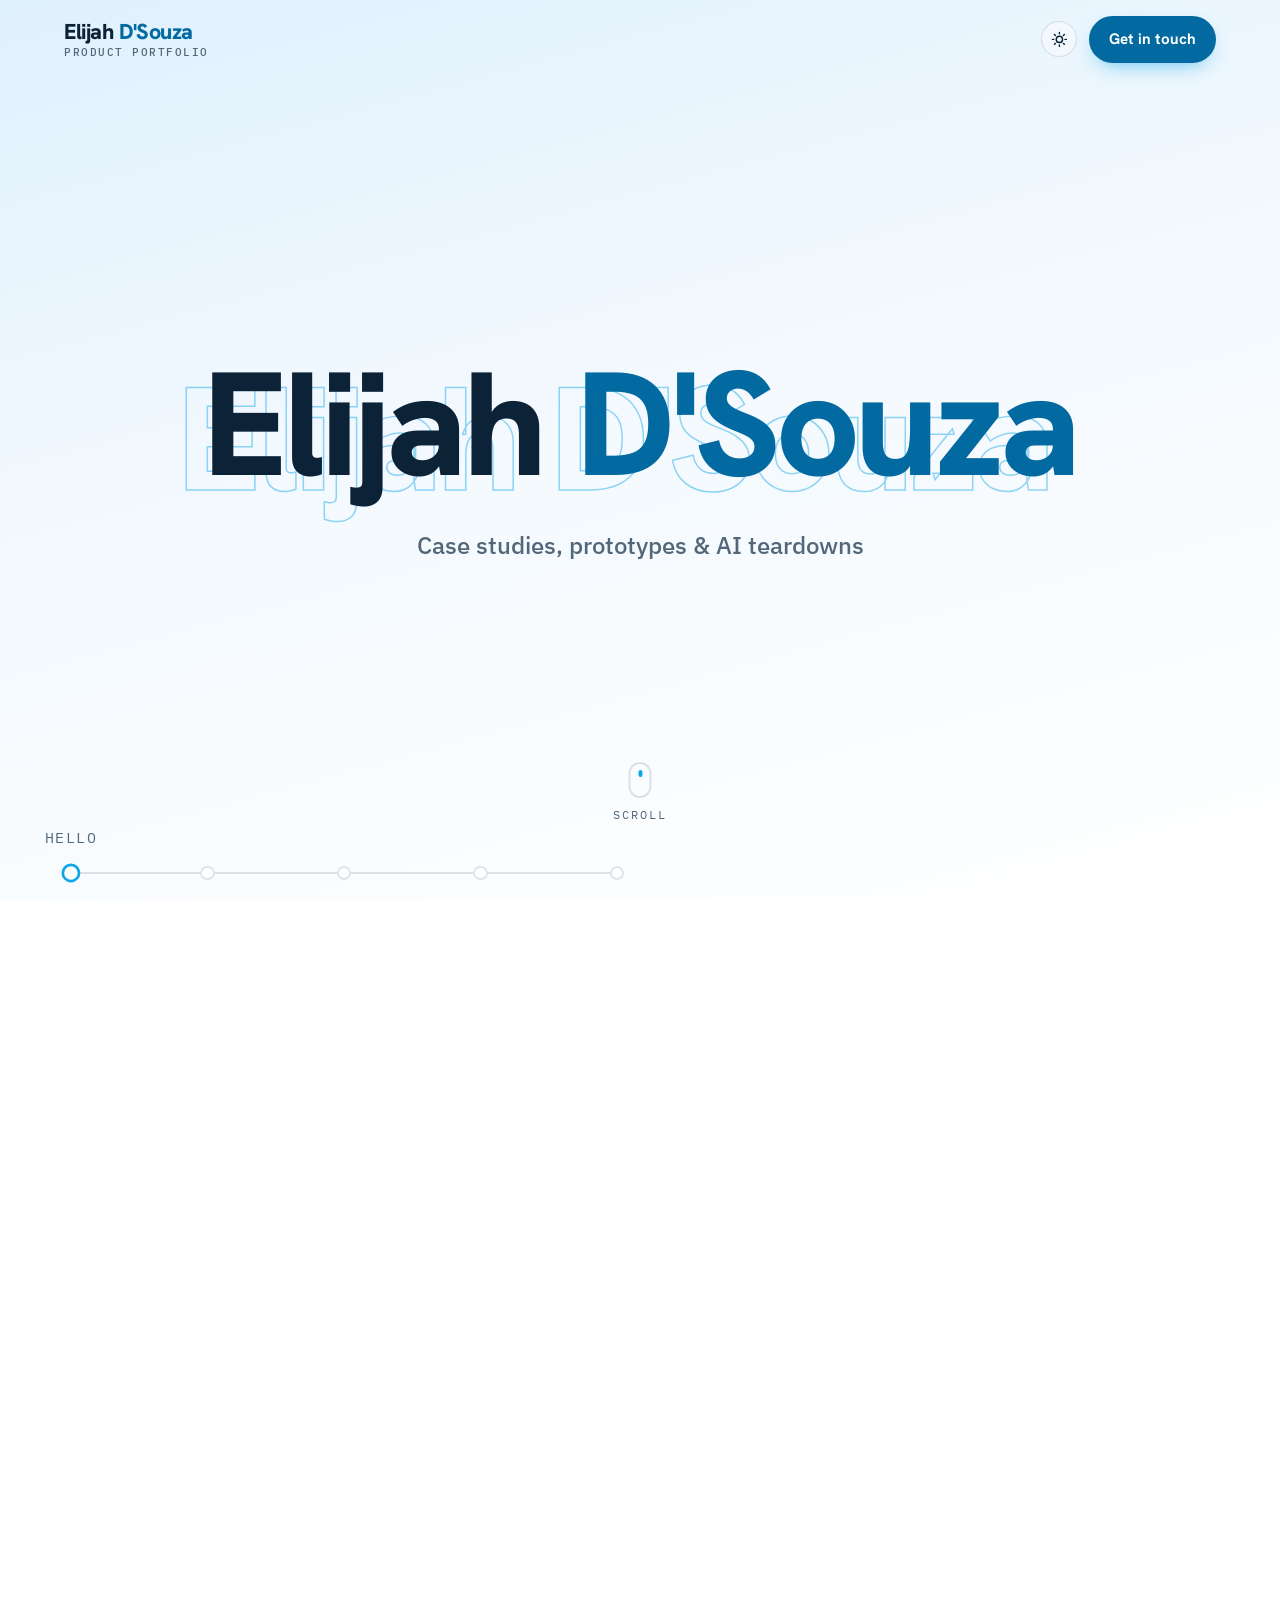
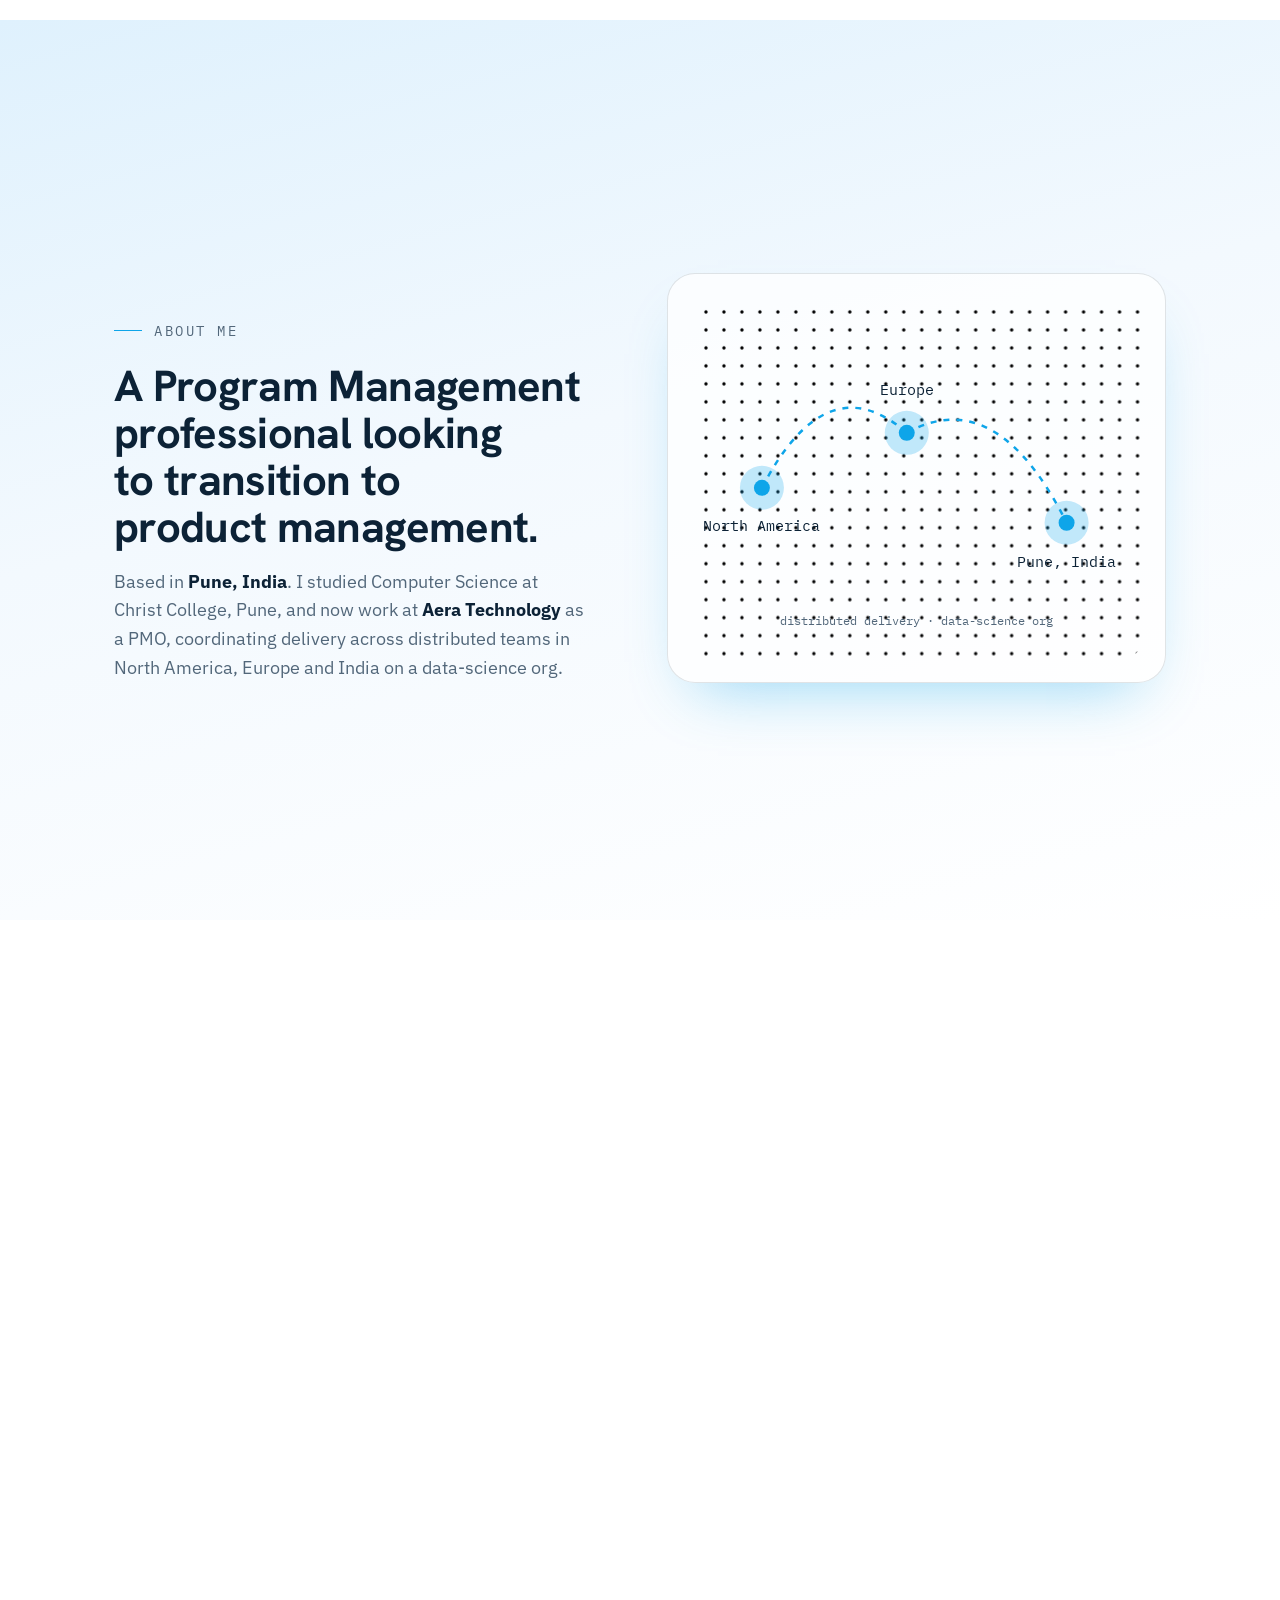
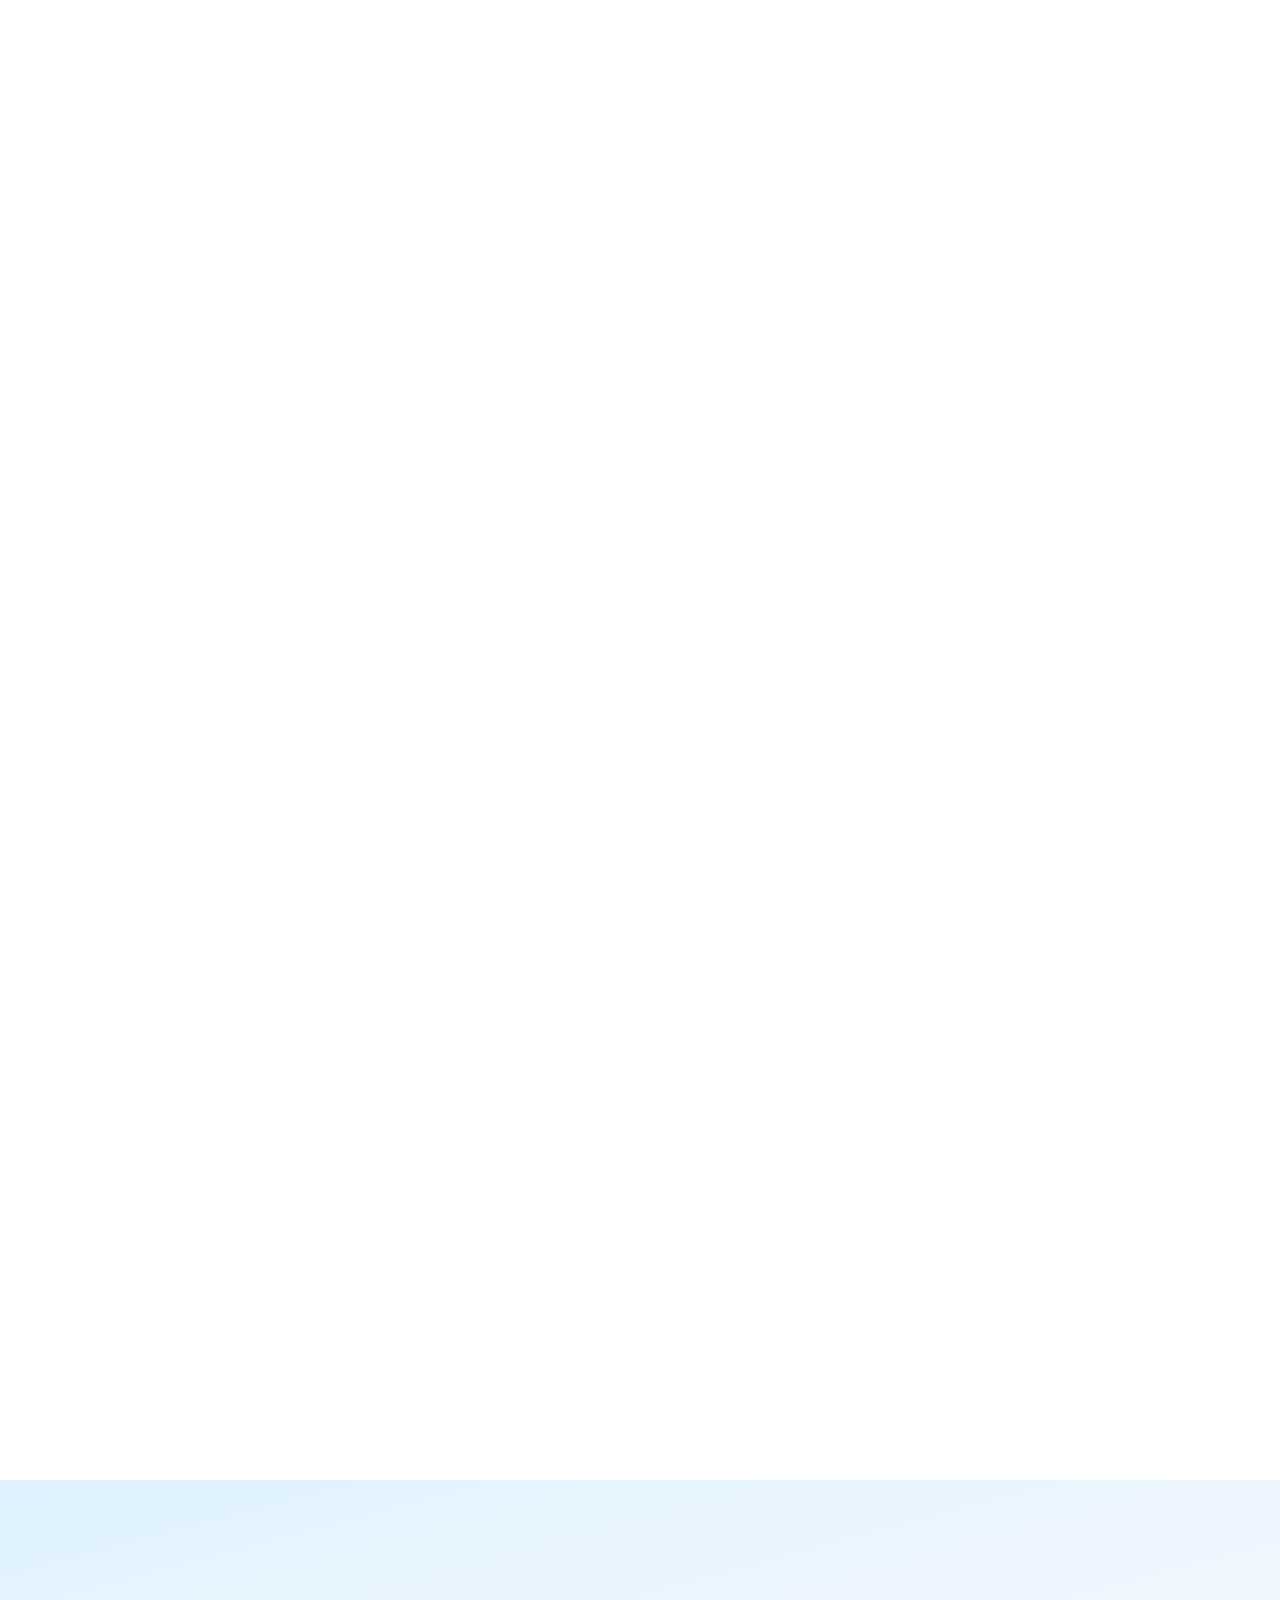
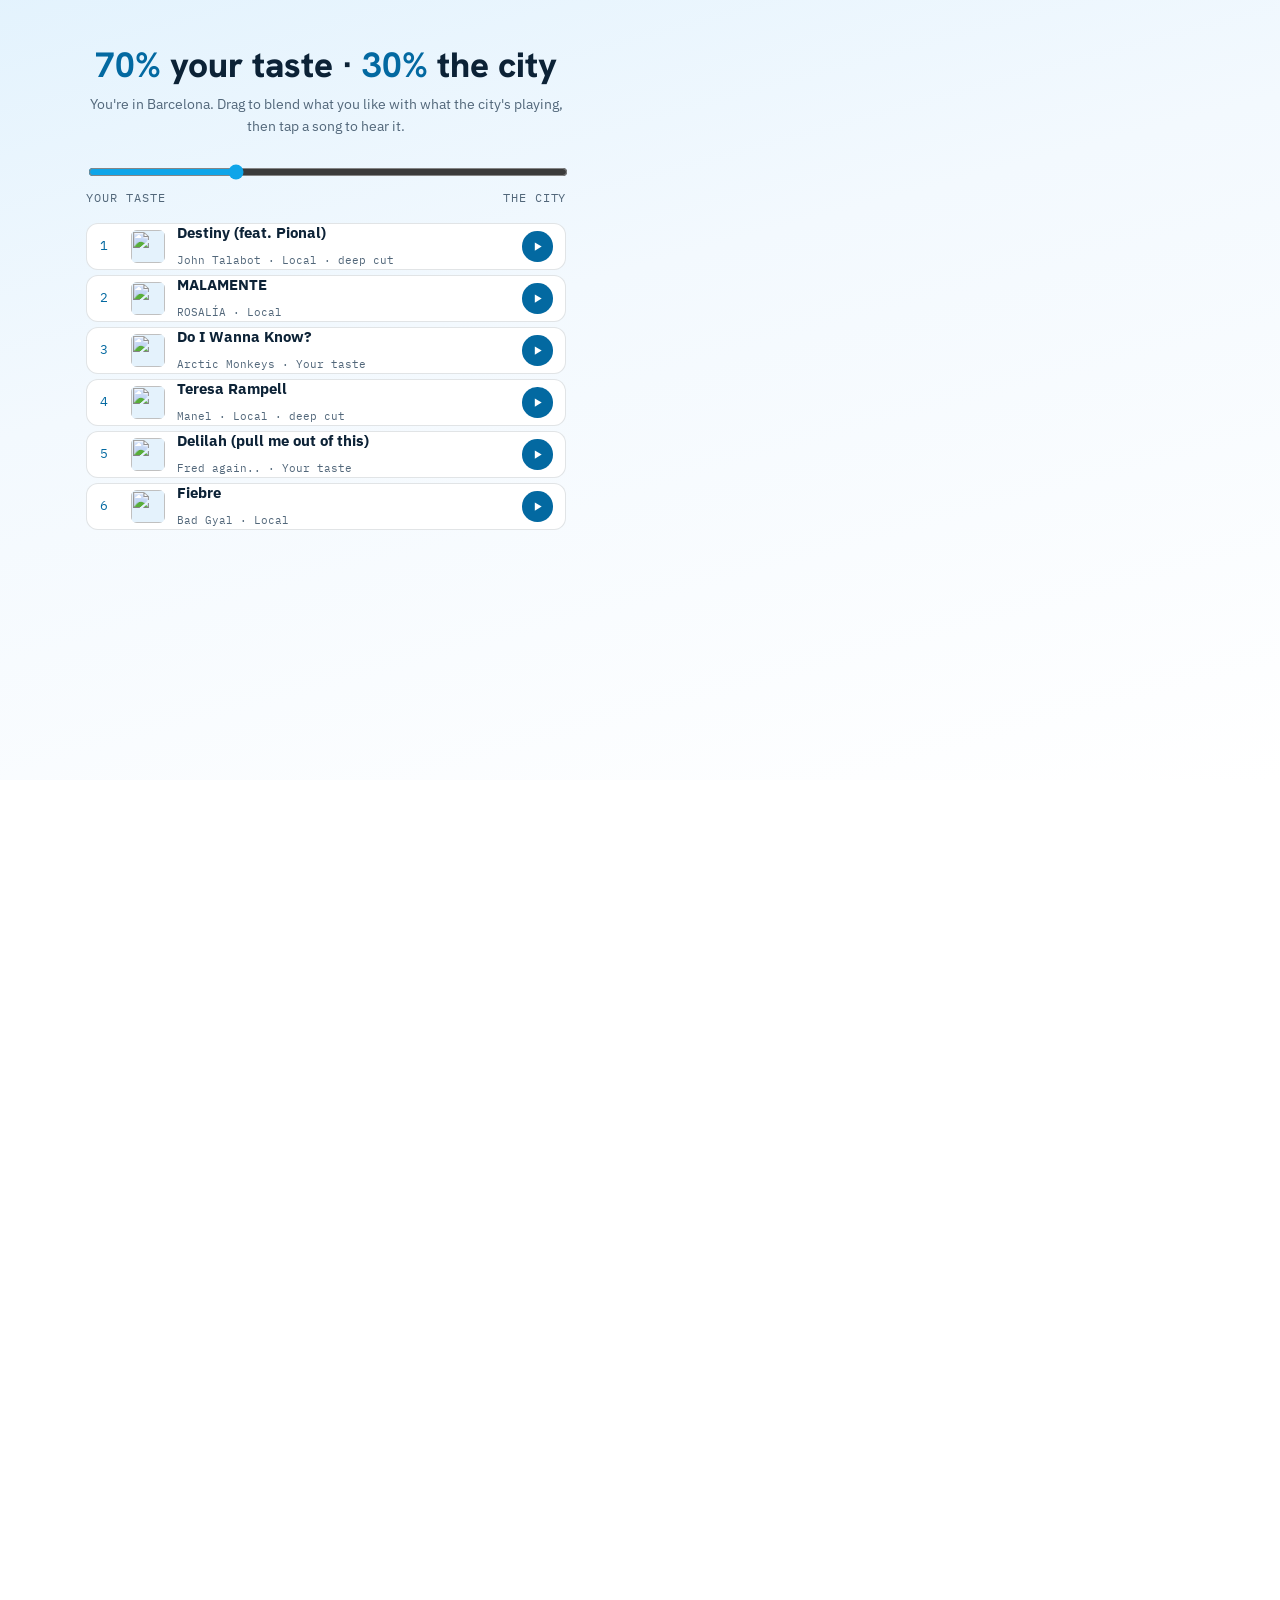
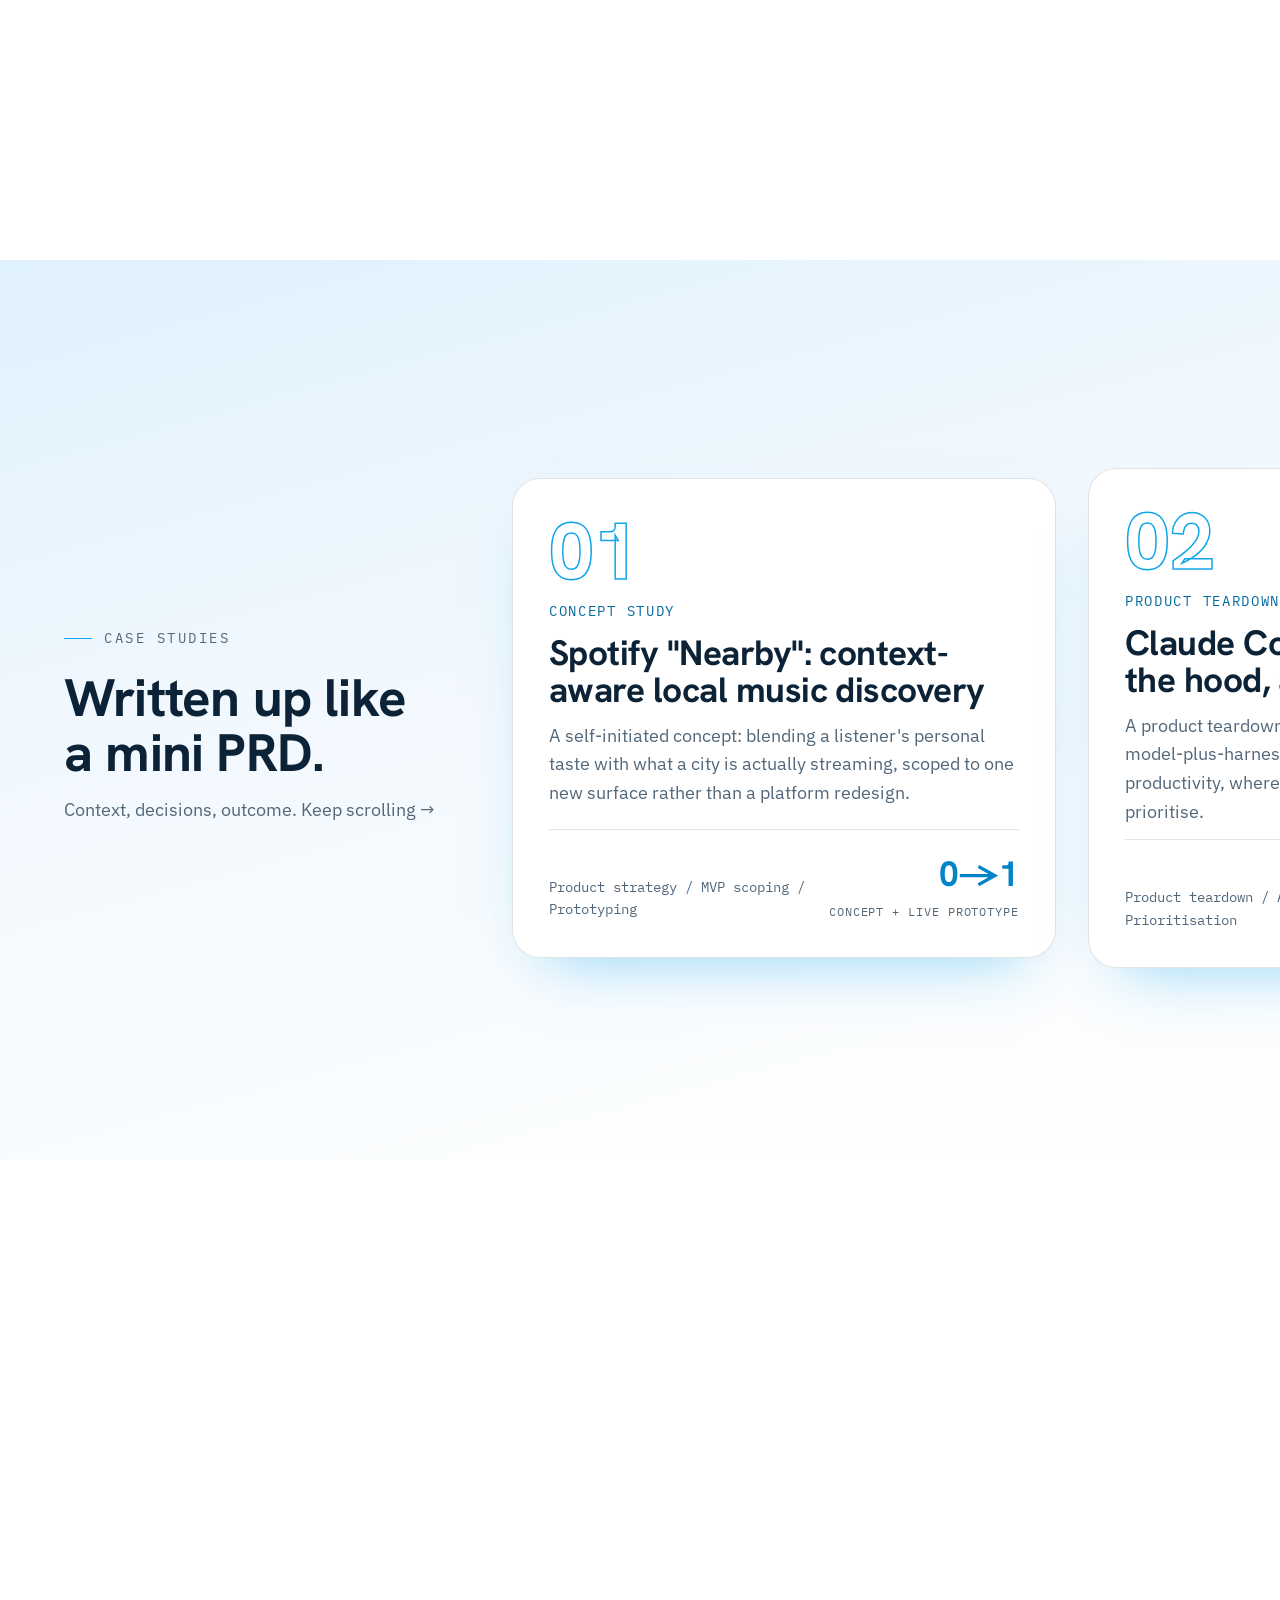
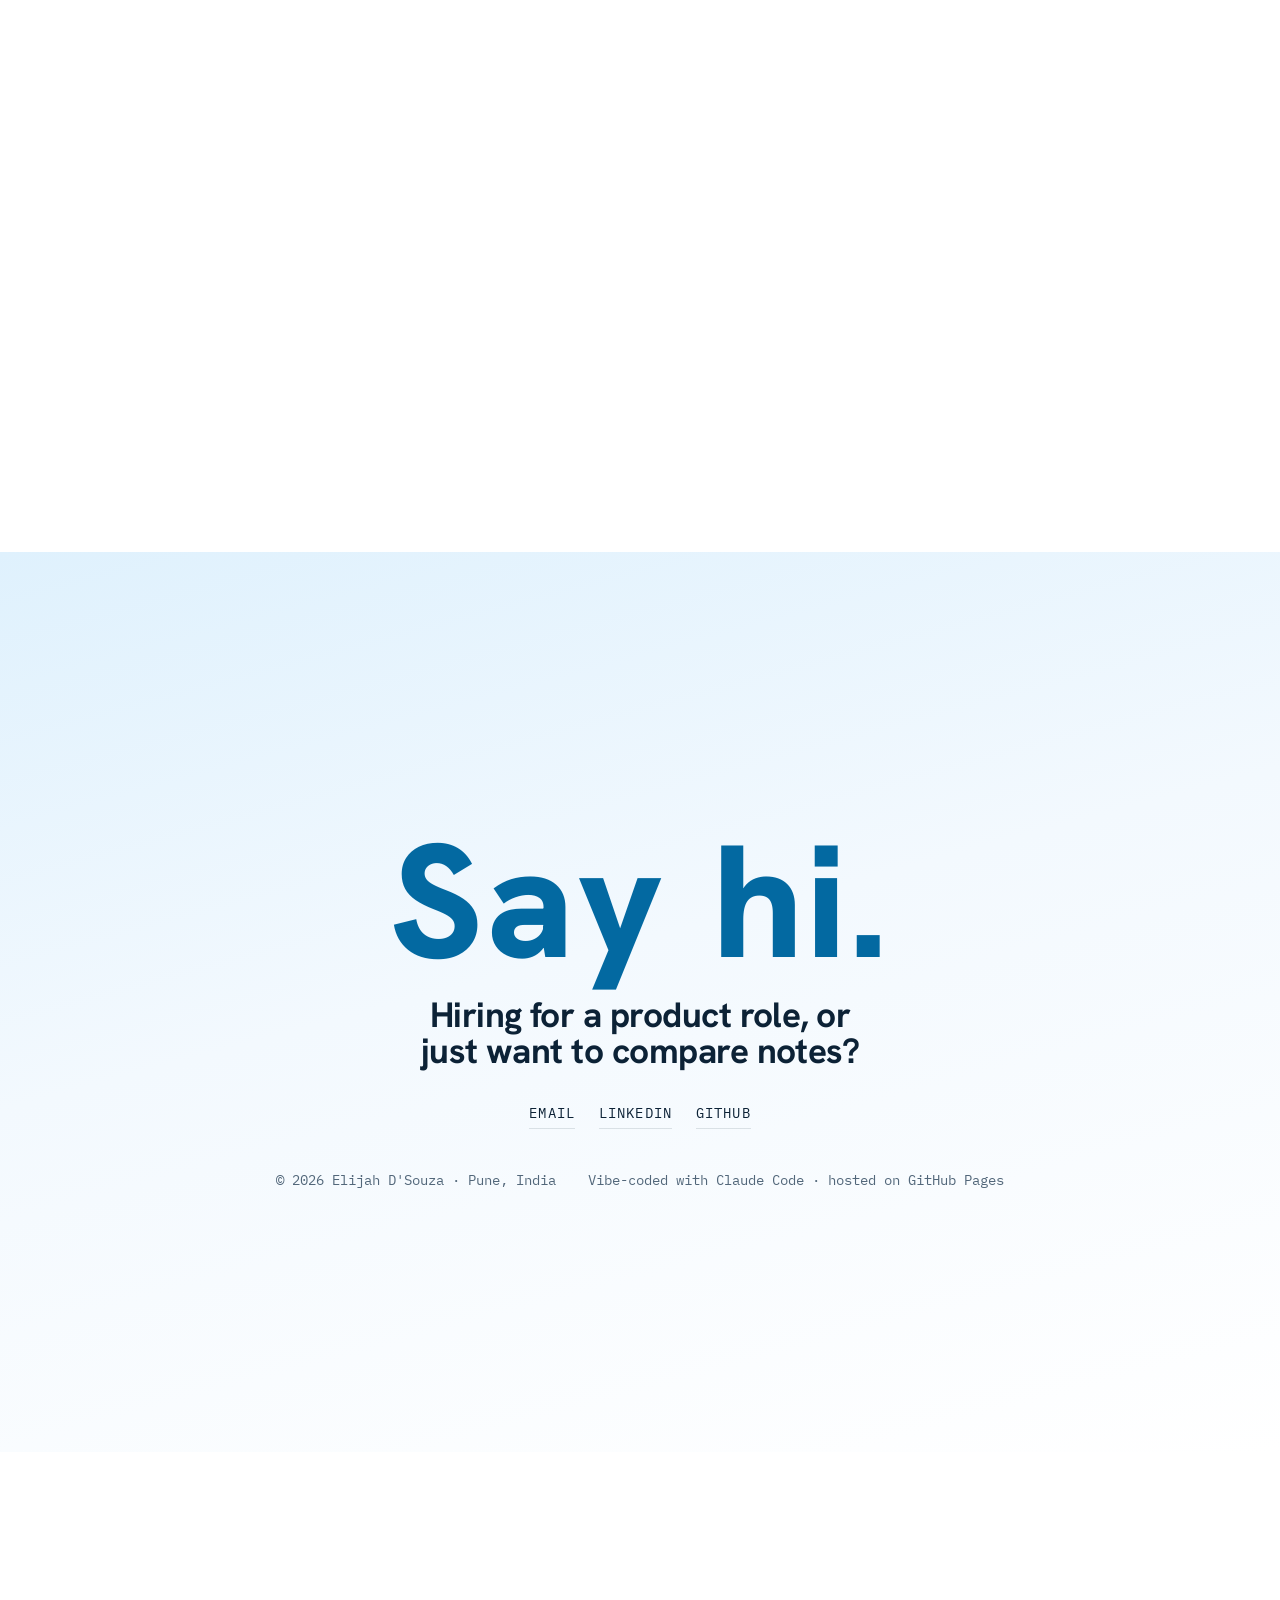
==== commit aa25d1b0: "Home songs playable via Spotify (30s previews); team regions updated - All six songs in the home "Tr" ====
--- a/index.html
+++ b/index.html
@@ -28,7 +28,7 @@
   <link rel="preconnect" href="https://fonts.gstatic.com" crossorigin />
   <link rel="stylesheet" href="https://fonts.googleapis.com/css2?family=Hanken+Grotesk:wght@500;600;700;800&family=IBM+Plex+Mono:wght@400;500&family=IBM+Plex+Sans:wght@400;500;600&display=swap" />
 
-  <link rel="stylesheet" href="./styles.css?v=20261016c" />
+  <link rel="stylesheet" href="./styles.css?v=20261016d" />
 </head>
 <body class="story">
   <a class="skip" href="#about">Skip to content</a>
@@ -74,7 +74,7 @@
             <div class="step">
               <p class="eyebrow">About me</p>
               <h2>A Program Management professional looking to transition to product management.</h2>
-              <p>Based in <strong>Pune, India</strong>. I studied Computer Science at Christ College, Pune, and now work at <strong>Aera Technology</strong> as a PMO, coordinating delivery across distributed US and India teams on a data-science org.</p>
+              <p>Based in <strong>Pune, India</strong>. I studied Computer Science at Christ College, Pune, and now work at <strong>Aera Technology</strong> as a PMO, coordinating delivery across distributed teams in North America, Europe and India on a data-science org.</p>
             </div>
             <div class="step">
               <p class="eyebrow">Product work</p>
@@ -95,13 +95,17 @@
               <svg viewBox="0 0 500 410">
                 <defs><pattern id="dotgrid" width="18" height="18" patternUnits="userSpaceOnUse"><circle cx="3" cy="3" r="1.7" /></pattern></defs>
                 <g class="l-dots"><rect x="24" y="24" width="452" height="362" rx="20" fill="url(#dotgrid)" /></g>
-                <path class="l-arc" d="M118 228 Q250 40 382 250" />
-                <circle class="l-halo" cx="118" cy="228" r="22" />
-                <circle class="l-pin" cx="118" cy="228" r="8" />
-                <circle class="l-halo" cx="382" cy="250" r="22" />
-                <circle class="l-pin" cx="382" cy="250" r="8" />
-                <text class="l-label" x="118" y="272" text-anchor="middle">US teams</text>
-                <text class="l-label" x="382" y="294" text-anchor="middle">Pune, India</text>
+                <path class="l-arc" d="M95 215 Q160 90 240 160" />
+                <path class="l-arc" d="M240 160 Q330 110 400 250" />
+                <circle class="l-halo" cx="95" cy="215" r="22" />
+                <circle class="l-pin" cx="95" cy="215" r="8" />
+                <circle class="l-halo" cx="240" cy="160" r="22" />
+                <circle class="l-pin" cx="240" cy="160" r="8" />
+                <circle class="l-halo" cx="400" cy="250" r="22" />
+                <circle class="l-pin" cx="400" cy="250" r="8" />
+                <text class="l-label" x="95" y="258" text-anchor="middle">North America</text>
+                <text class="l-label" x="240" y="122" text-anchor="middle">Europe</text>
+                <text class="l-label" x="400" y="294" text-anchor="middle">Pune, India</text>
                 <text class="l-sub" x="250" y="352" text-anchor="middle">distributed delivery · data-science org</text>
               </svg>
             </div>
@@ -134,13 +138,14 @@
           <div class="split__left">
             <div class="blend">
               <p class="blend__q" id="blend-q"><b>70%</b> your taste · <b>30%</b> the city</p>
-              <p class="blend__hint">You're in Barcelona. Drag to blend what you like with what the city's playing.</p>
+              <p class="blend__hint">You're in Barcelona. Drag to blend what you like with what the city's playing, then tap a song to hear it.</p>
               <div class="blend__slider">
                 <label class="skip" for="blend">Blend between your taste and the city</label>
                 <input type="range" id="blend" min="0" max="100" value="30" />
                 <div class="blend__ends"><span>Your taste</span><span>The city</span></div>
               </div>
               <ol class="blend__list" id="blend-list"></ol>
+              <div class="blend__player" id="blend-player" aria-label="Spotify player"></div>
             </div>
           </div>
           <div class="split__right">
@@ -219,6 +224,7 @@
     </section>
   </main>
 
-  <script src="./main.js?v=20261016b"></script>
+  <script src="https://open.spotify.com/embed/iframe-api/v1" async></script>
+  <script src="./main.js?v=20261016g"></script>
 </body>
 </html>
--- a/styles.css
+++ b/styles.css
@@ -721,13 +721,29 @@
 .blend__slider input { width: 100%; accent-color: var(--accent); }
 .blend__ends { display: flex; justify-content: space-between; font-family: var(--font-mono); font-size: 0.72rem; text-transform: uppercase; letter-spacing: 0.08em; color: var(--muted); }
 .blend__list { position: relative; list-style: none; margin: 1rem 0 0; padding: 0; height: calc(6 * 3.5rem); }
+.blend__list { height: calc(6 * 3.25rem); }
 .blend__list li {
-  position: absolute; left: 0; right: 0; height: 3.1rem;
-  display: flex; align-items: center; gap: 0.75rem; padding: 0 0.8rem;
+  position: absolute; left: 0; right: 0; height: 2.9rem;
+  transform: translateY(calc(var(--r) * 3.25rem));
+  transition: transform 0.45s var(--ease);
+}
+.blend__list button {
+  width: 100%; height: 100%; display: flex; align-items: center; gap: 0.75rem; padding: 0 0.8rem;
   border-radius: 12px; background: var(--ground); border: 1px solid var(--hairline);
-  transform: translateY(calc(var(--r) * 3.5rem));
-  transition: transform 0.45s var(--ease);
-}
+  font: inherit; color: inherit; text-align: left; cursor: pointer;
+  transition: border-color 0.2s var(--ease), background 0.2s var(--ease);
+}
+.blend__list button:hover { border-color: var(--accent); }
+.blend__list li.is-current button { border-color: var(--accent); background: var(--accent-soft); }
+.blend__list .pp {
+  width: 1.9rem; height: 1.9rem; flex: none; border-radius: 50%;
+  display: grid; place-items: center; background: var(--accent-ink); color: #fff;
+}
+:root[data-theme="dark"] .blend__list .pp { background: var(--accent); color: #0c2236; }
+@media (prefers-color-scheme: dark) { :root:not([data-theme="light"]) .blend__list .pp { background: var(--accent); color: #0c2236; } }
+.blend__list .pp svg { width: 0.7rem; height: 0.7rem; }
+.blend__player { margin-top: 0.9rem; min-height: 80px; }
+.blend__player iframe { display: block; border: 0; border-radius: 12px; }
 .blend__list .art { width: 2.1rem; height: 2.1rem; border-radius: 6px; overflow: hidden; flex: none; background: var(--surface-2); }
 .blend__list .art img { width: 100%; height: 100%; object-fit: cover; display: block; }
 .blend__list .t { flex: 1; min-width: 0; }
@@ -793,7 +809,10 @@
   .split__right { padding-top: 1.5rem; padding-bottom: 4.5rem; gap: 0.8rem; transform: translateY(calc((1 - min(1, var(--p, 0) * 2.2)) * 100%)); }
   .split__right h2 { font-size: var(--step-2); }
   .blend__q { font-size: var(--step-1); }
-  .blend__list { height: calc(4 * 3.5rem); overflow: hidden; }
+  /* on phones the "Try it" chapter isn't pinned, so all six songs fit */
+  #products.pin { height: auto; }
+  #products .stage { position: relative; height: auto; overflow: visible; }
+  #products .split__right { transform: none; }
   .s-cta { padding: 0.6rem 1rem; font-size: 0.85rem; }
   .s-mark small { display: none; }
   .s-head { padding-block: 0.7rem; background: color-mix(in srgb, var(--ground) 82%, transparent); backdrop-filter: blur(10px); border-bottom: 1px solid var(--hairline-2); }
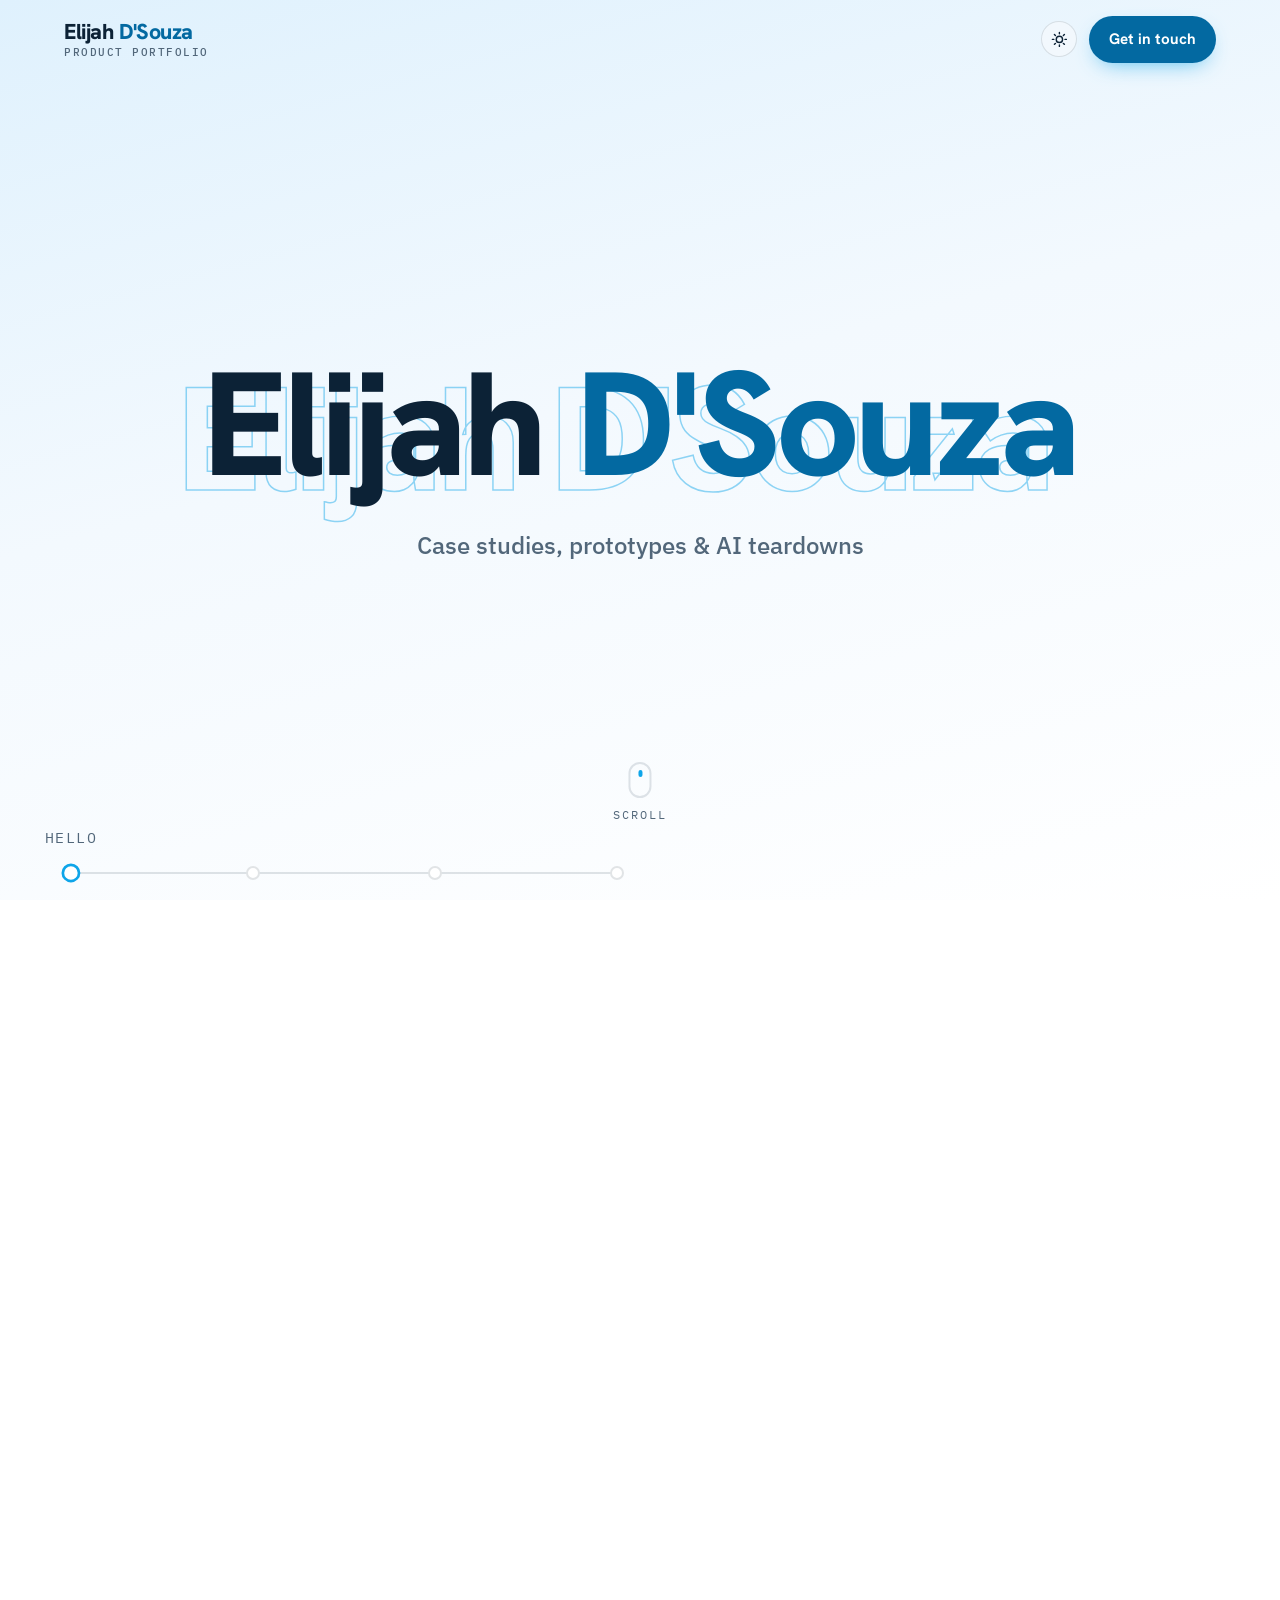
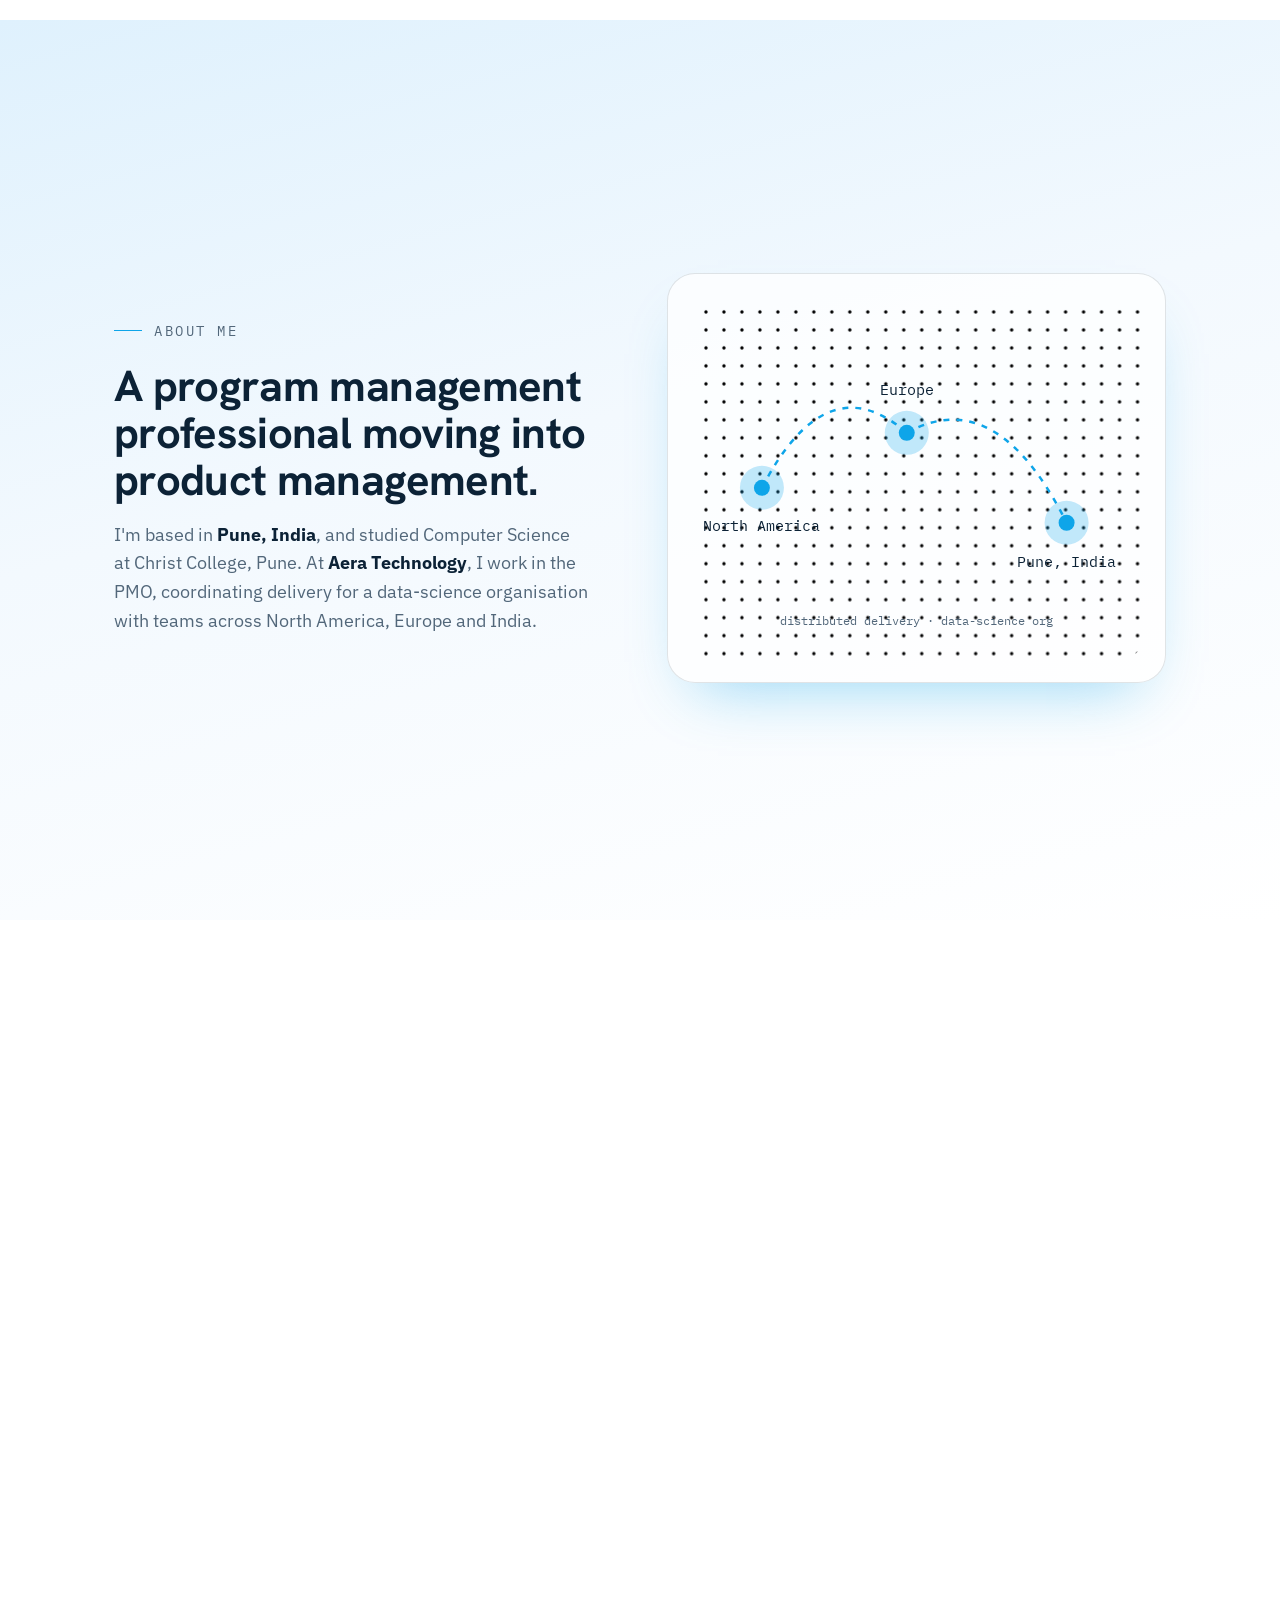
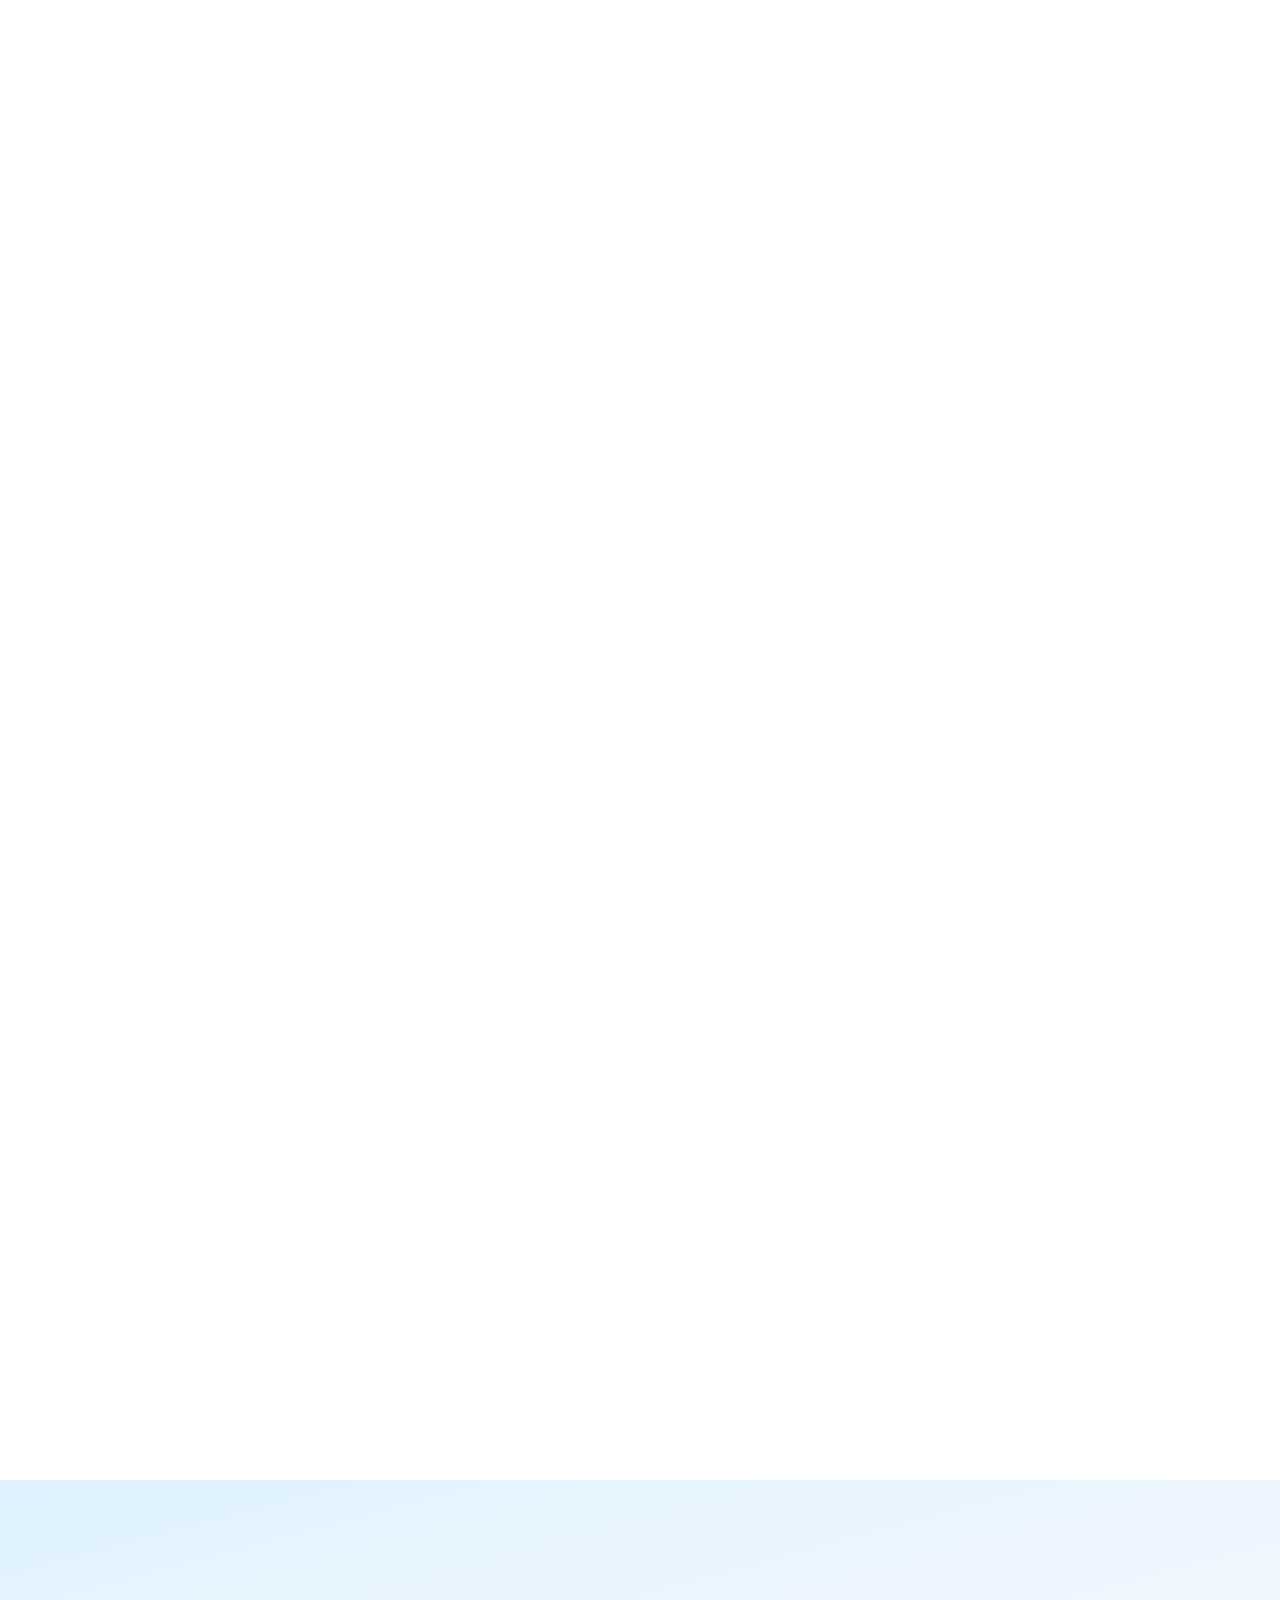
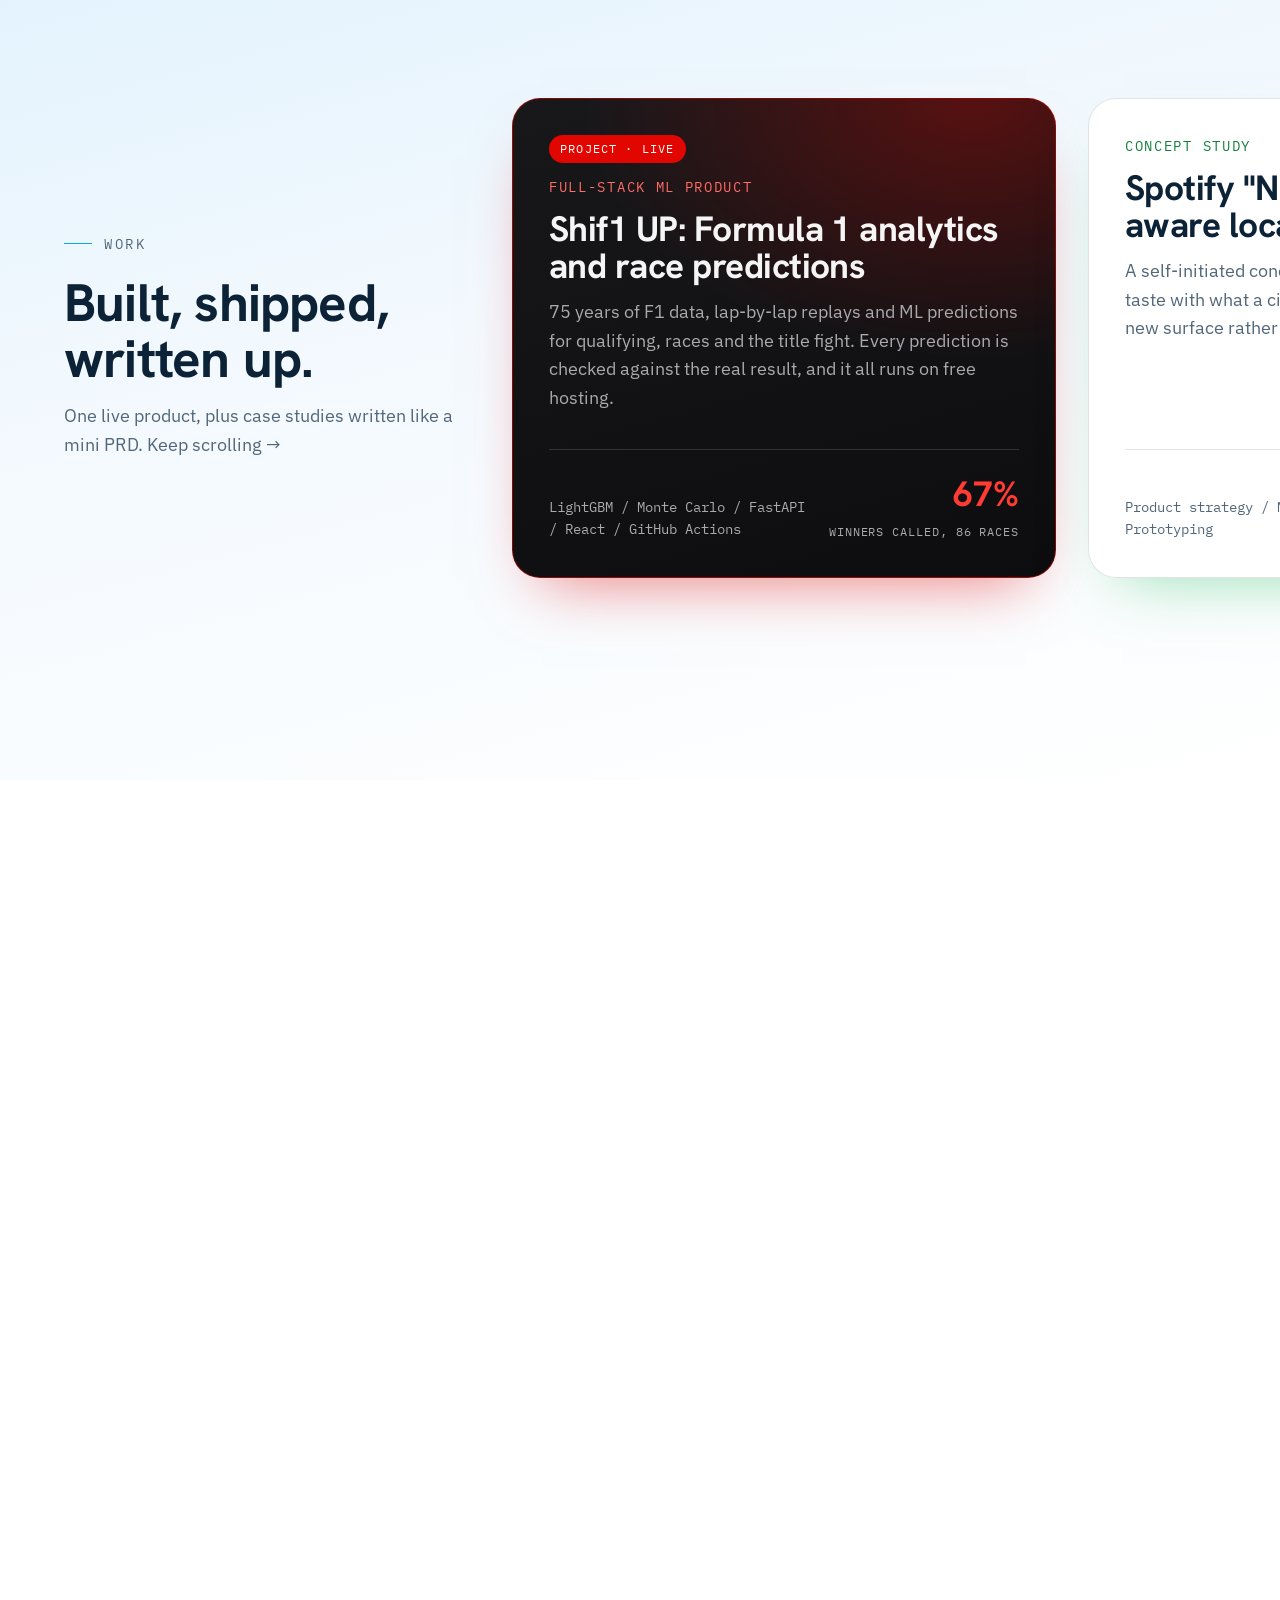
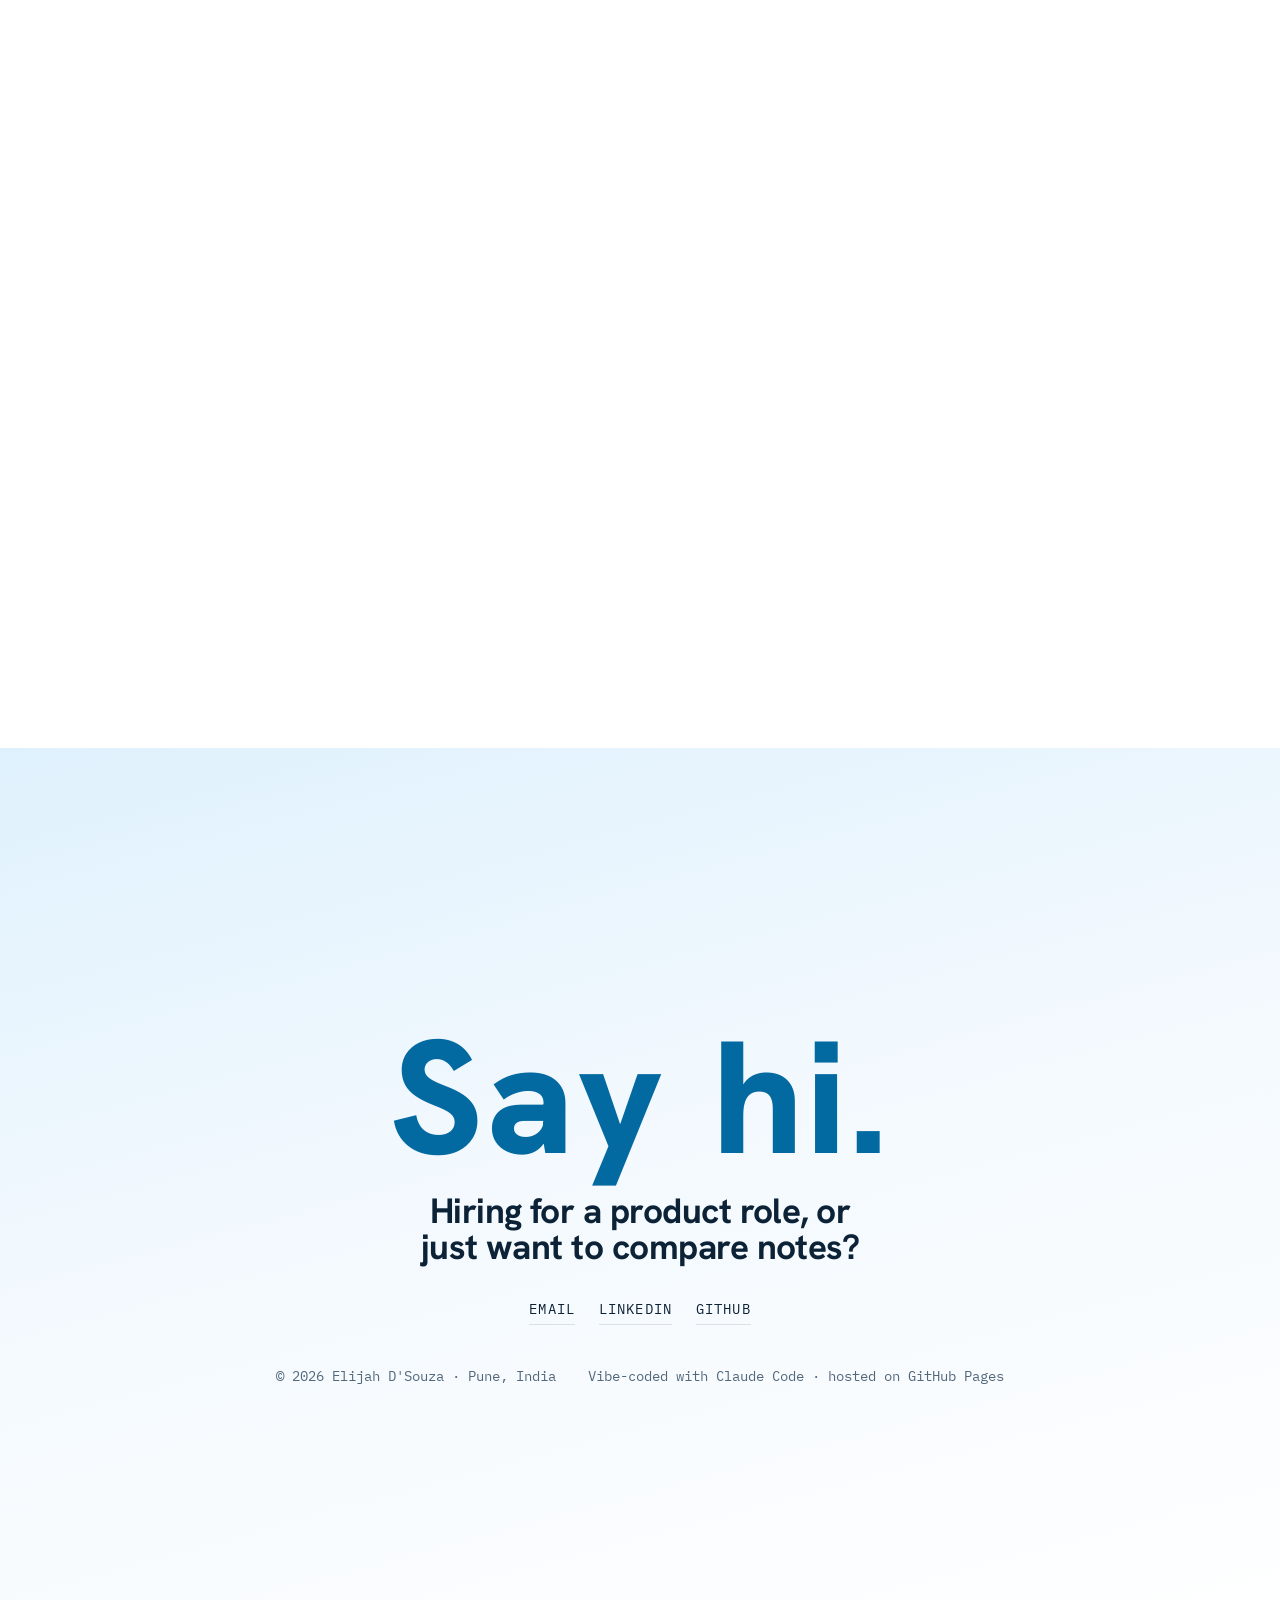
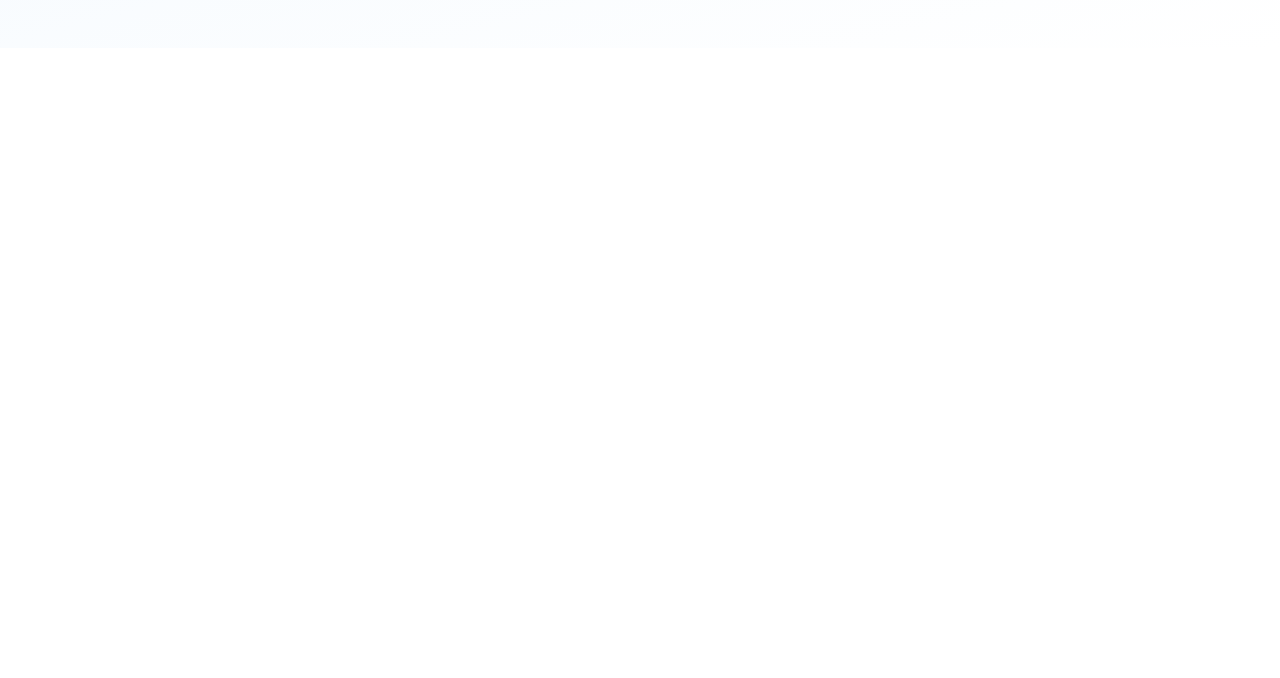
==== commit 5541917b: "Add Shif1 UP project; per-project colour themes; tidy About copy; drop Try it section - New shif1-up" ====
--- a/index.html
+++ b/index.html
@@ -28,7 +28,7 @@
   <link rel="preconnect" href="https://fonts.gstatic.com" crossorigin />
   <link rel="stylesheet" href="https://fonts.googleapis.com/css2?family=Hanken+Grotesk:wght@500;600;700;800&family=IBM+Plex+Mono:wght@400;500&family=IBM+Plex+Sans:wght@400;500;600&display=swap" />
 
-  <link rel="stylesheet" href="./styles.css?v=20261016d" />
+  <link rel="stylesheet" href="./styles.css?v=20261019g" />
 </head>
 <body class="story">
   <a class="skip" href="#about">Skip to content</a>
@@ -48,7 +48,6 @@
     <span class="s-rail__fill" aria-hidden="true"></span>
     <a href="#top"><span>Hello</span></a>
     <a href="#about"><span>About</span></a>
-    <a href="#products"><span>Try it</span></a>
     <a href="#case-studies"><span>Work</span></a>
     <a href="#contact"><span>Say hi</span></a>
   </nav>
@@ -73,18 +72,18 @@
           <div class="steps">
             <div class="step">
               <p class="eyebrow">About me</p>
-              <h2>A Program Management professional looking to transition to product management.</h2>
-              <p>Based in <strong>Pune, India</strong>. I studied Computer Science at Christ College, Pune, and now work at <strong>Aera Technology</strong> as a PMO, coordinating delivery across distributed teams in North America, Europe and India on a data-science org.</p>
+              <h2>A program management professional moving into product management.</h2>
+              <p>I'm based in <strong>Pune, India</strong>, and studied Computer Science at Christ College, Pune. At <strong>Aera Technology</strong>, I work in the PMO, coordinating delivery for a data-science organisation with teams across North America, Europe and India.</p>
             </div>
             <div class="step">
               <p class="eyebrow">Product work</p>
-              <h2>A year on an agentic AI assistant.</h2>
-              <p>Alongside my core role, I've spent the last year helping out with product tasks for the Agentic-AI &amp; Generative AI assistant our team ships — pitching in on discovery, the feedback pipeline, specs, beta testing, and adoption. I'm now looking to make that transition into product management full-time, and learn from a strong product team.</p>
+              <h2>Hands-on product work on an agentic AI assistant.</h2>
+              <p>Alongside my core role, I've spent the past year working on the agentic and generative AI assistant my team ships, contributing to discovery, specs, testing and internal adoption. I'm now looking for a full-time product management role, where I can learn from a strong product team.</p>
             </div>
             <div class="step">
               <p class="eyebrow">Learning</p>
               <h2>Always learning.</h2>
-              <p>IBM AI Product Manager (in progress) · Pendo PM Basics · PMI Scrum · Anthropic AI Fluency · Google Generative AI.</p>
+              <p>My recent certifications cover product analytics (Packt); product management (IBM, Pendo); AI fluency (Anthropic); generative AI, LLMs and responsible AI (Google); and Scrum and generative AI for project managers (PMI). Earlier coursework included Python, IoT and Google Analytics.</p>
             </div>
           </div>
 
@@ -112,64 +111,47 @@
 
             <div class="layer layer--1 orbit" style="--R:clamp(6.5rem, 13vw, 10.5rem)">
               <div class="orbit__core">Agentic AI<br>assistant</div>
-              <span class="chip" style="--i:0; --x:0rem; --y:calc(var(--R) * -0.85)">Discovery</span>
-              <span class="chip" style="--i:1; --x:calc(var(--R) * 0.95); --y:calc(var(--R) * -0.26)">Feedback pipeline</span>
-              <span class="chip" style="--i:2; --x:calc(var(--R) * 0.59); --y:calc(var(--R) * 0.69)">Specs</span>
-              <span class="chip" style="--i:3; --x:calc(var(--R) * -0.59); --y:calc(var(--R) * 0.69)">Beta testing</span>
-              <span class="chip" style="--i:4; --x:calc(var(--R) * -0.95); --y:calc(var(--R) * -0.26)">Adoption</span>
+              <span class="chip" style="--i:0; --x:calc(var(--R) * -0.72); --y:calc(var(--R) * -0.74)">Discovery</span>
+              <span class="chip" style="--i:1; --x:calc(var(--R) * 0.72); --y:calc(var(--R) * -0.74)">Specs</span>
+              <span class="chip" style="--i:2; --x:calc(var(--R) * 0.72); --y:calc(var(--R) * 0.74)">Testing</span>
+              <span class="chip" style="--i:3; --x:calc(var(--R) * -0.72); --y:calc(var(--R) * 0.74)">Internal adoption</span>
             </div>
 
             <div class="layer layer--2 badges">
-              <div class="badge" style="--i:0"><i></i><b>IBM AI Product Manager</b><em>in progress</em></div>
-              <div class="badge" style="--i:1"><i></i><b>Pendo PM Basics</b></div>
-              <div class="badge" style="--i:2"><i></i><b>PMI Scrum</b></div>
-              <div class="badge" style="--i:3"><i></i><b>Anthropic AI Fluency</b></div>
-              <div class="badge" style="--i:4"><i></i><b>Google Generative AI</b></div>
-            </div>
-          </div>
-        </div>
-      </div>
-    </section>
-
-    <!-- ============ 3 · TRY IT ============ -->
-    <section class="pin" id="products" style="--len:2.2" data-land="0.5">
-      <div class="stage split-stage">
-        <div class="split">
-          <div class="split__left">
-            <div class="blend">
-              <p class="blend__q" id="blend-q"><b>70%</b> your taste · <b>30%</b> the city</p>
-              <p class="blend__hint">You're in Barcelona. Drag to blend what you like with what the city's playing, then tap a song to hear it.</p>
-              <div class="blend__slider">
-                <label class="skip" for="blend">Blend between your taste and the city</label>
-                <input type="range" id="blend" min="0" max="100" value="30" />
-                <div class="blend__ends"><span>Your taste</span><span>The city</span></div>
-              </div>
-              <ol class="blend__list" id="blend-list"></ol>
-              <div class="blend__player" id="blend-player" aria-label="Spotify player"></div>
-            </div>
-          </div>
-          <div class="split__right">
-            <p class="eyebrow">Live prototype · CS-01</p>
-            <h2>Your taste × the city you're in.</h2>
-            <p>Spotify knows what you like. It doesn't know you just landed in Barcelona. "Nearby" blends the two, and the live prototype runs the full model: five cities, three listeners, privacy tiers and a per-track score breakdown.</p>
-            <a class="btn" href="./spotify-nearby-prototype.html">Open the live prototype →</a>
-          </div>
-        </div>
-      </div>
-    </section>
-
-    <!-- ============ 4 · WORK ============ -->
+              <div class="badge" style="--i:0"><i></i><b>Product Analytics</b><em>Packt</em></div>
+              <div class="badge" style="--i:1"><i></i><b>Intro to Product Management</b><em>IBM</em></div>
+              <div class="badge" style="--i:2"><i></i><b>PM Basics</b><em>Pendo</em></div>
+              <div class="badge" style="--i:3"><i></i><b>AI Fluency</b><em>Anthropic</em></div>
+              <div class="badge" style="--i:4"><i></i><b>Generative AI &amp; LLMs</b><em>Google</em></div>
+              <div class="badge" style="--i:5"><i></i><b>The Basics of Scrum</b><em>PMI</em></div>
+            </div>
+          </div>
+        </div>
+      </div>
+    </section>
+
+    <!-- ============ 3 · WORK ============ -->
     <section class="pin work-pin" id="case-studies" data-land="0">
       <div class="stage work-stage">
         <div class="track" id="track">
           <div class="track__intro">
-            <p class="eyebrow">Case studies</p>
-            <h2>Written up like a mini PRD.</h2>
-            <p>Context, decisions, outcome. Keep scrolling →</p>
-          </div>
-
-          <a class="panel" href="./case-study-1.html">
-            <span class="panel__num">01</span>
+            <p class="eyebrow">Work</p>
+            <h2>Built, shipped, written up.</h2>
+            <p>One live product, plus case studies written like a mini PRD. Keep scrolling →</p>
+          </div>
+
+          <a class="panel panel--featured t-f1" href="./shif1-up.html">
+            <span class="panel__top"><span class="panel__flag">Project · Live</span></span>
+            <span class="panel__kind">Full-stack ML product</span>
+            <h3>Shif1 UP: Formula 1 analytics and race predictions</h3>
+            <p>75 years of F1 data, lap-by-lap replays and ML predictions for qualifying, races and the title fight. Every prediction is checked against the real result, and it all runs on free hosting.</p>
+            <span class="panel__foot">
+              <span class="panel__tags">LightGBM / Monte Carlo / FastAPI / React / GitHub Actions</span>
+              <span class="panel__metric"><b>67%</b><span>winners called, 86 races</span></span>
+            </span>
+          </a>
+
+          <a class="panel t-spotify" href="./case-study-1.html">
             <span class="panel__kind">Concept study</span>
             <h3>Spotify "Nearby": context-aware local music discovery</h3>
             <p>A self-initiated concept: blending a listener's personal taste with what a city is actually streaming, scoped to one new surface rather than a platform redesign.</p>
@@ -179,8 +161,7 @@
             </span>
           </a>
 
-          <a class="panel" href="./case-study-2.html">
-            <span class="panel__num">02</span>
+          <a class="panel t-claude" href="./case-study-2.html">
             <span class="panel__kind">Product teardown</span>
             <h3>Claude Code: what's under the hood, and where it breaks</h3>
             <p>A product teardown of Anthropic's coding agent: the model-plus-harness engine, where it lifts team productivity, where it falls short, and the gaps I'd prioritise.</p>
@@ -204,7 +185,7 @@
       </div>
     </section>
 
-    <!-- ============ 5 · CONTACT ============ -->
+    <!-- ============ 4 · CONTACT ============ -->
     <section class="pin" id="contact" style="--len:1.7" data-land="0.6">
       <div class="stage">
         <div class="stage__inner outro">
@@ -224,7 +205,6 @@
     </section>
   </main>
 
-  <script src="https://open.spotify.com/embed/iframe-api/v1" async></script>
-  <script src="./main.js?v=20261016g"></script>
+  <script src="./main.js?v=20261019a"></script>
 </body>
 </html>
--- a/styles.css
+++ b/styles.css
@@ -513,6 +513,17 @@
 @media (prefers-color-scheme: dark) { :root:not([data-theme="light"]) .cs-page .cs-next a:last-child { background: var(--accent); border-color: var(--accent); color: #0c2236; } }
 .cs-page .cs-next a:hover { color: inherit; filter: brightness(1.05); }
 .cs-page .foot { border-top: 1px solid var(--hairline-2); }
+.cs-hero__links { margin-top: 1.75rem; display: flex; flex-wrap: wrap; gap: 0.75rem; }
+.btn-link {
+  display: inline-block; padding: 0.8rem 1.3rem; border-radius: 999px; text-decoration: none;
+  font-family: var(--font-display); font-weight: 700;
+  background: var(--accent-ink); border: 1px solid var(--accent-ink); color: #fff;
+}
+.btn-link--ghost { background: var(--surface); border-color: var(--hairline); color: var(--ink); }
+.btn-link:hover { filter: brightness(1.05); }
+:root[data-theme="dark"] .btn-link:not(.btn-link--ghost) { background: var(--accent); border-color: var(--accent); color: #0c2236; }
+@media (prefers-color-scheme: dark) { :root:not([data-theme="light"]) .btn-link:not(.btn-link--ghost) { background: var(--accent); border-color: var(--accent); color: #0c2236; } }
+.cs-tags { font-family: var(--font-mono); font-size: var(--step--1); color: var(--muted); line-height: 1.8; }
 
 /* =======================================================
    Home: scroll story
@@ -680,9 +691,9 @@
 }
 [data-step="1"] .chip { opacity: 1; transform: translate(calc(-50% + var(--x)), calc(-50% + var(--y))) scale(1); }
 
-.badges { position: absolute; inset: 0; display: grid; align-content: center; gap: 0.7rem; padding: 8% 10%; }
+.badges { position: absolute; inset: 0; display: grid; align-content: center; gap: 0.55rem; padding: 6% 10%; }
 .badge {
-  display: flex; align-items: center; gap: 0.8rem; padding: 0.7rem 1rem; border-radius: 14px;
+  display: flex; align-items: center; gap: 0.8rem; padding: 0.6rem 1rem; border-radius: 14px;
   background: var(--ground); border: 1px solid var(--hairline);
   opacity: 0; transform: translateX(24px);
   transition: transform 0.55s var(--ease), opacity 0.55s var(--ease); transition-delay: calc(var(--i) * 80ms);
@@ -754,13 +765,15 @@
 /* ---- 4 · work: horizontal gallery ---- */
 .work-stage { align-items: stretch; }
 .track {
-  display: flex; gap: 2rem; height: 100%; align-items: center;
+  /* one grid row: every card stretches to the tallest card's height */
+  display: grid; grid-auto-flow: column; grid-template-rows: auto; align-content: center; align-items: stretch;
+  gap: 2rem; height: 100%;
   padding: 6rem var(--pad-x) 5rem;
   width: max-content;
   transform: translateX(calc(var(--p, 0) * var(--shift, 0px) * -1));
   will-change: transform;
 }
-.track__intro { width: min(26rem, 80vw); flex: none; }
+.track__intro { width: min(26rem, 80vw); flex: none; align-self: center; }
 .track__intro h2 { font-size: var(--step-3); }
 .track__intro p { margin-top: 1rem; color: var(--muted); }
 .panel {
@@ -783,6 +796,16 @@
 .panel__metric span { display: block; }
 .panel__metric b { display: block; font-family: var(--font-display); font-size: var(--step-2); color: var(--signal); }
 .panel__metric span { font-family: var(--font-mono); font-size: 0.72rem; text-transform: uppercase; letter-spacing: 0.08em; color: var(--muted); }
+/* the lead project: wider, sky-washed, flagged */
+.panel--featured { background: linear-gradient(160deg, var(--sky-wash), var(--ground) 70%); border-color: color-mix(in srgb, var(--accent) 45%, var(--hairline)); }
+.panel__flag {
+  align-self: flex-start; padding: 0.3rem 0.7rem; border-radius: 999px;
+  font-family: var(--font-mono); font-size: 0.72rem; text-transform: uppercase; letter-spacing: 0.1em;
+  background: var(--accent-ink); color: #fff;
+}
+:root[data-theme="dark"] .panel__flag { background: var(--accent); color: #0c2236; }
+@media (prefers-color-scheme: dark) { :root:not([data-theme="light"]) .panel__flag { background: var(--accent); color: #0c2236; } }
+.panel__top { display: flex; justify-content: space-between; align-items: flex-start; gap: 1rem; }
 .panel--soon { background: transparent; border-style: dashed; box-shadow: none; justify-content: center; }
 .panel--soon:hover { transform: none; }
 
@@ -804,15 +827,15 @@
   .about .scene { order: -1; width: min(100%, 22rem); justify-self: center; }
   .steps { min-height: 16rem; }
   .step h2 { font-size: var(--step-1); }
+  .badges { gap: 0.35rem; padding: 5% 7%; }
+  .badge { padding: 0.45rem 0.8rem; gap: 0.6rem; }
+  .badge b { font-size: 0.85rem; white-space: nowrap; overflow: hidden; text-overflow: ellipsis; }
+  .badge em { font-size: 0.66rem; }
   .split { grid-template-columns: 1fr; grid-template-rows: auto 1fr; }
   .split__left { padding-top: 5.5rem; padding-bottom: 1rem; }
   .split__right { padding-top: 1.5rem; padding-bottom: 4.5rem; gap: 0.8rem; transform: translateY(calc((1 - min(1, var(--p, 0) * 2.2)) * 100%)); }
   .split__right h2 { font-size: var(--step-2); }
   .blend__q { font-size: var(--step-1); }
-  /* on phones the "Try it" chapter isn't pinned, so all six songs fit */
-  #products.pin { height: auto; }
-  #products .stage { position: relative; height: auto; overflow: visible; }
-  #products .split__right { transform: none; }
   .s-cta { padding: 0.6rem 1rem; font-size: 0.85rem; }
   .s-mark small { display: none; }
   .s-head { padding-block: 0.7rem; background: color-mix(in srgb, var(--ground) 82%, transparent); backdrop-filter: blur(10px); border-bottom: 1px solid var(--hairline-2); }
@@ -827,7 +850,7 @@
   /* no horizontal pin on small screens: panels stack */
   .work-pin { height: auto; }
   .work-pin .stage { position: relative; height: auto; overflow: visible; }
-  .work-pin .track { flex-direction: column; width: auto; transform: none; align-items: stretch; padding-top: 5rem; }
+  .work-pin .track { display: flex; flex-direction: column; width: auto; transform: none; align-items: stretch; padding-top: 5rem; }
   .work-pin .panel, .work-pin .track__intro { width: auto; min-height: 0; }
 }
 
@@ -843,7 +866,7 @@
 .no-motion .step { position: static; opacity: 1; transform: none; pointer-events: auto; }
 .no-motion .scene { display: none; }
 .no-motion .split__right { transform: none; }
-.no-motion .track { flex-direction: column; width: auto; transform: none; align-items: stretch; }
+.no-motion .track { display: flex; flex-direction: column; width: auto; transform: none; align-items: stretch; }
 .no-motion .panel, .no-motion .track__intro { width: auto; }
 .no-motion .s-rail { display: none; }
 
@@ -881,3 +904,41 @@
   a { color: var(--accent-ink); }
   .cs-sources a::after { content: " — " attr(href); color: var(--muted); word-break: break-all; }
 }
+
+/* =========================================================================
+   Per-project palettes: each project carries its own accent, on its case
+   study page (body class) and on its card on the home page.
+   ========================================================================= */
+.t-f1 { --surface: #f8f4f4; --surface-2: #f3e9e9;
+  --accent: #e10600; --accent-ink: #b80500; --accent-soft: #fdeceb; --signal: #e10600;
+  --sky-wash: linear-gradient(165deg, #fbe3e2 0%, #fdf4f4 45%, #ffffff 100%);
+}
+.t-spotify { --surface: #f2faf5; --surface-2: #e4f5ea;
+  --accent: #1db954; --accent-ink: #12803b; --accent-soft: #e7f8ed; --signal: #169c47;
+  --sky-wash: linear-gradient(165deg, #dcf5e5 0%, #f2fbf5 45%, #ffffff 100%);
+}
+.t-claude { --surface: #faf5f2; --surface-2: #f5e9e2;
+  --accent: #d97757; --accent-ink: #a9492a; --accent-soft: #fbefe9; --signal: #c0623f;
+  --sky-wash: linear-gradient(165deg, #f8e4da 0%, #fcf4ef 45%, #ffffff 100%);
+}
+:root[data-theme="dark"] .t-f1 { --accent: #ff2a22; --surface: #262a30; --surface-2: #2e333a; --accent-ink: #ff6b65; --accent-soft: #3a1f1f; --signal: #ff3b33; --sky-wash: linear-gradient(165deg, #3a2224 0%, #24201f 45%, #1e2126 100%); }
+:root[data-theme="dark"] .t-spotify { --accent: #1ed760; --surface: #262a30; --surface-2: #2e333a; --accent-ink: #4fe087; --accent-soft: #1d3426; --signal: #1ed760; --sky-wash: linear-gradient(165deg, #1f3a2a 0%, #1f2a24 45%, #1e2126 100%); }
+:root[data-theme="dark"] .t-claude { --accent: #e08a6c; --surface: #262a30; --surface-2: #2e333a; --accent-ink: #f0ad94; --accent-soft: #3a2a24; --signal: #e8957a; --sky-wash: linear-gradient(165deg, #3a2a24 0%, #2a2422 45%, #1e2126 100%); }
+@media (prefers-color-scheme: dark) {
+  :root:not([data-theme="light"]) .t-f1 { --accent: #ff2a22; --surface: #262a30; --surface-2: #2e333a; --accent-ink: #ff6b65; --accent-soft: #3a1f1f; --signal: #ff3b33; --sky-wash: linear-gradient(165deg, #3a2224 0%, #24201f 45%, #1e2126 100%); }
+  :root:not([data-theme="light"]) .t-spotify { --accent: #1ed760; --surface: #262a30; --surface-2: #2e333a; --accent-ink: #4fe087; --accent-soft: #1d3426; --signal: #1ed760; --sky-wash: linear-gradient(165deg, #1f3a2a 0%, #1f2a24 45%, #1e2126 100%); }
+  :root:not([data-theme="light"]) .t-claude { --accent: #e08a6c; --surface: #262a30; --surface-2: #2e333a; --accent-ink: #f0ad94; --accent-soft: #3a2a24; --signal: #e8957a; --sky-wash: linear-gradient(165deg, #3a2a24 0%, #2a2422 45%, #1e2126 100%); }
+}
+
+/* F1 is red on black: its hero band and its home card stay black in both modes */
+.t-f1 .cs-hero, .track .panel.t-f1 {
+  --ground: #121214; --surface: #1d1d20; --ink: #f5f5f5; --muted: #a9a9ae;
+  --hairline: rgba(255, 255, 255, 0.14); --hairline-2: rgba(255, 255, 255, 0.07);
+  --accent: #ff2a22; --accent-ink: #ff6b65; --signal: #ff3b33;
+  --sky-wash: radial-gradient(120% 90% at 85% 0%, rgba(225, 6, 0, 0.32), transparent 60%), linear-gradient(165deg, #18181b 0%, #0d0d0f 100%);
+  color: var(--ink);
+}
+.t-f1 .cs-hero::before { border-bottom: 3px solid #e10600; }
+.panel.t-f1 { background: var(--sky-wash); border-color: rgba(225, 6, 0, 0.55); box-shadow: 0 30px 60px -30px rgba(225, 6, 0, 0.55); }
+.panel.t-f1:hover, .panel.t-f1:focus-visible { border-color: #ff2a22; }
+.t-f1 .btn-link:not(.btn-link--ghost), .t-f1 .panel__flag, .panel.t-f1 .panel__flag { background: #e10600; border-color: #e10600; color: #fff; }
